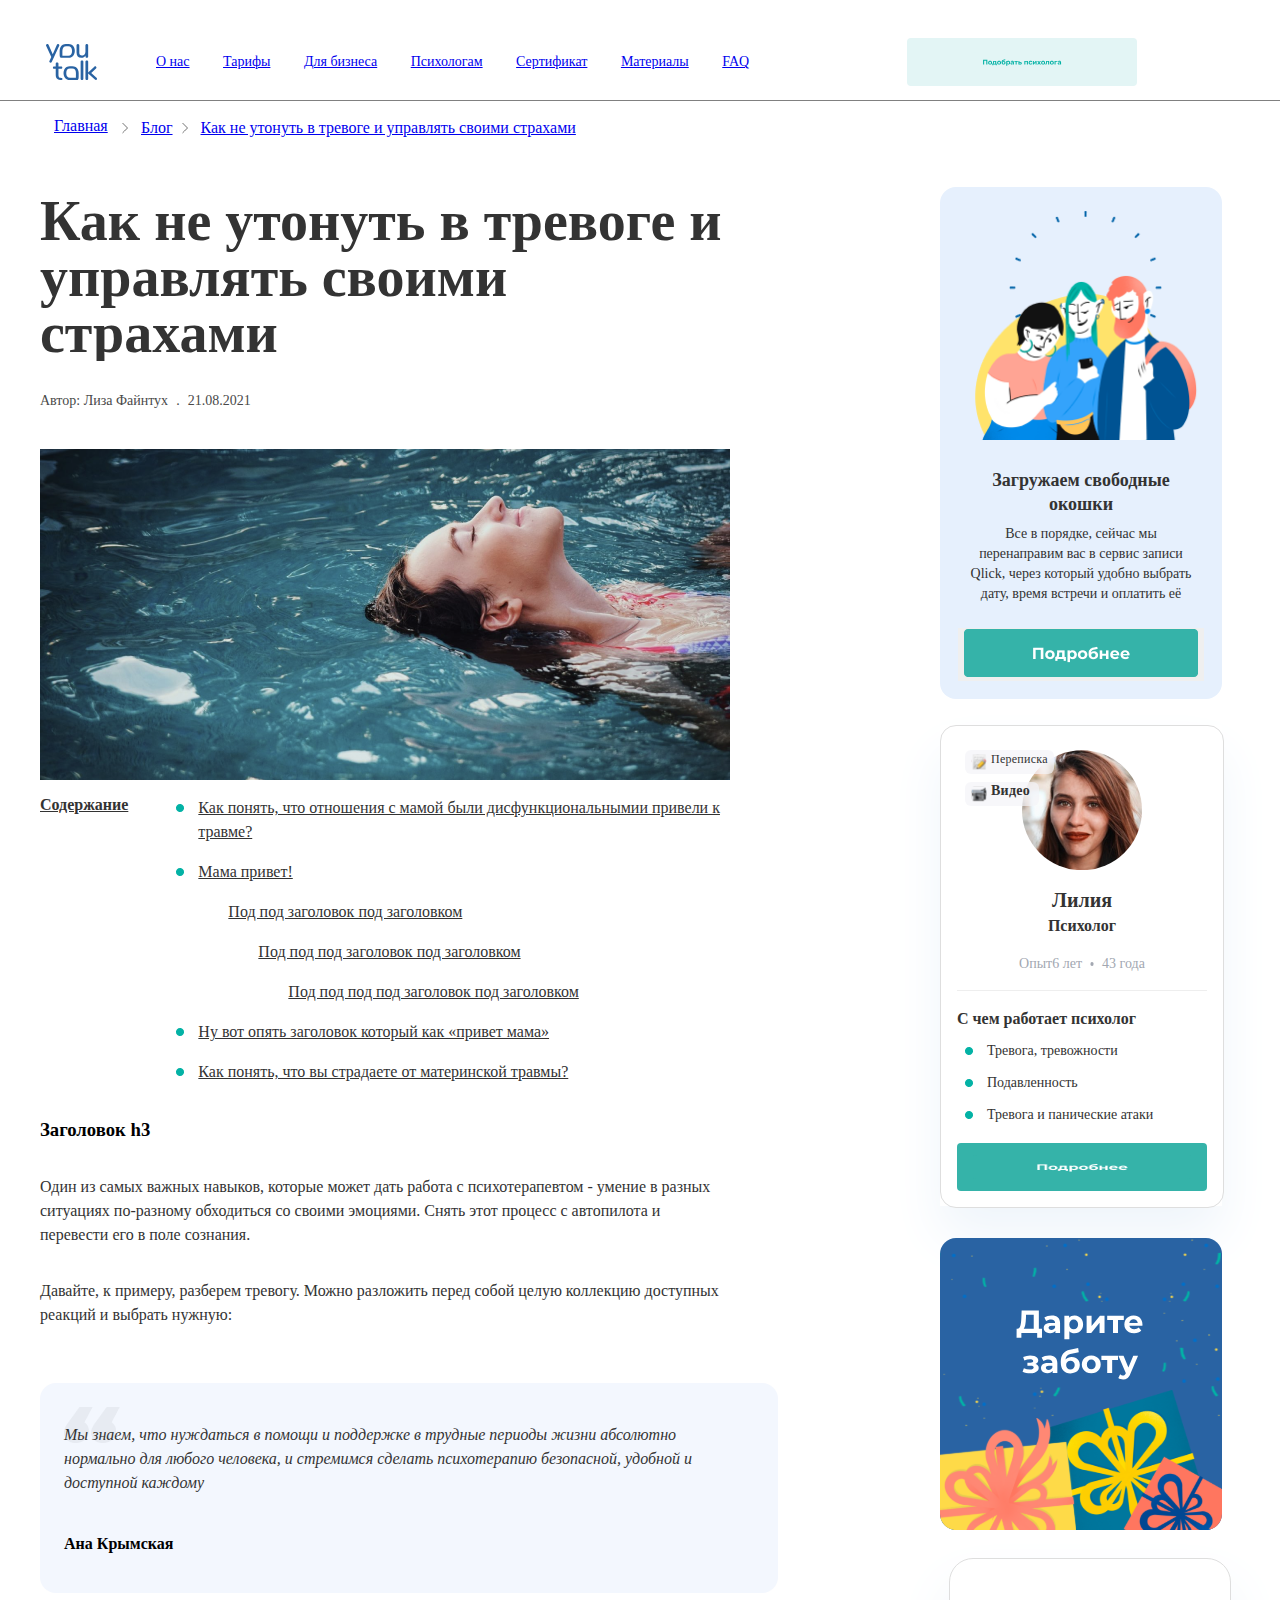
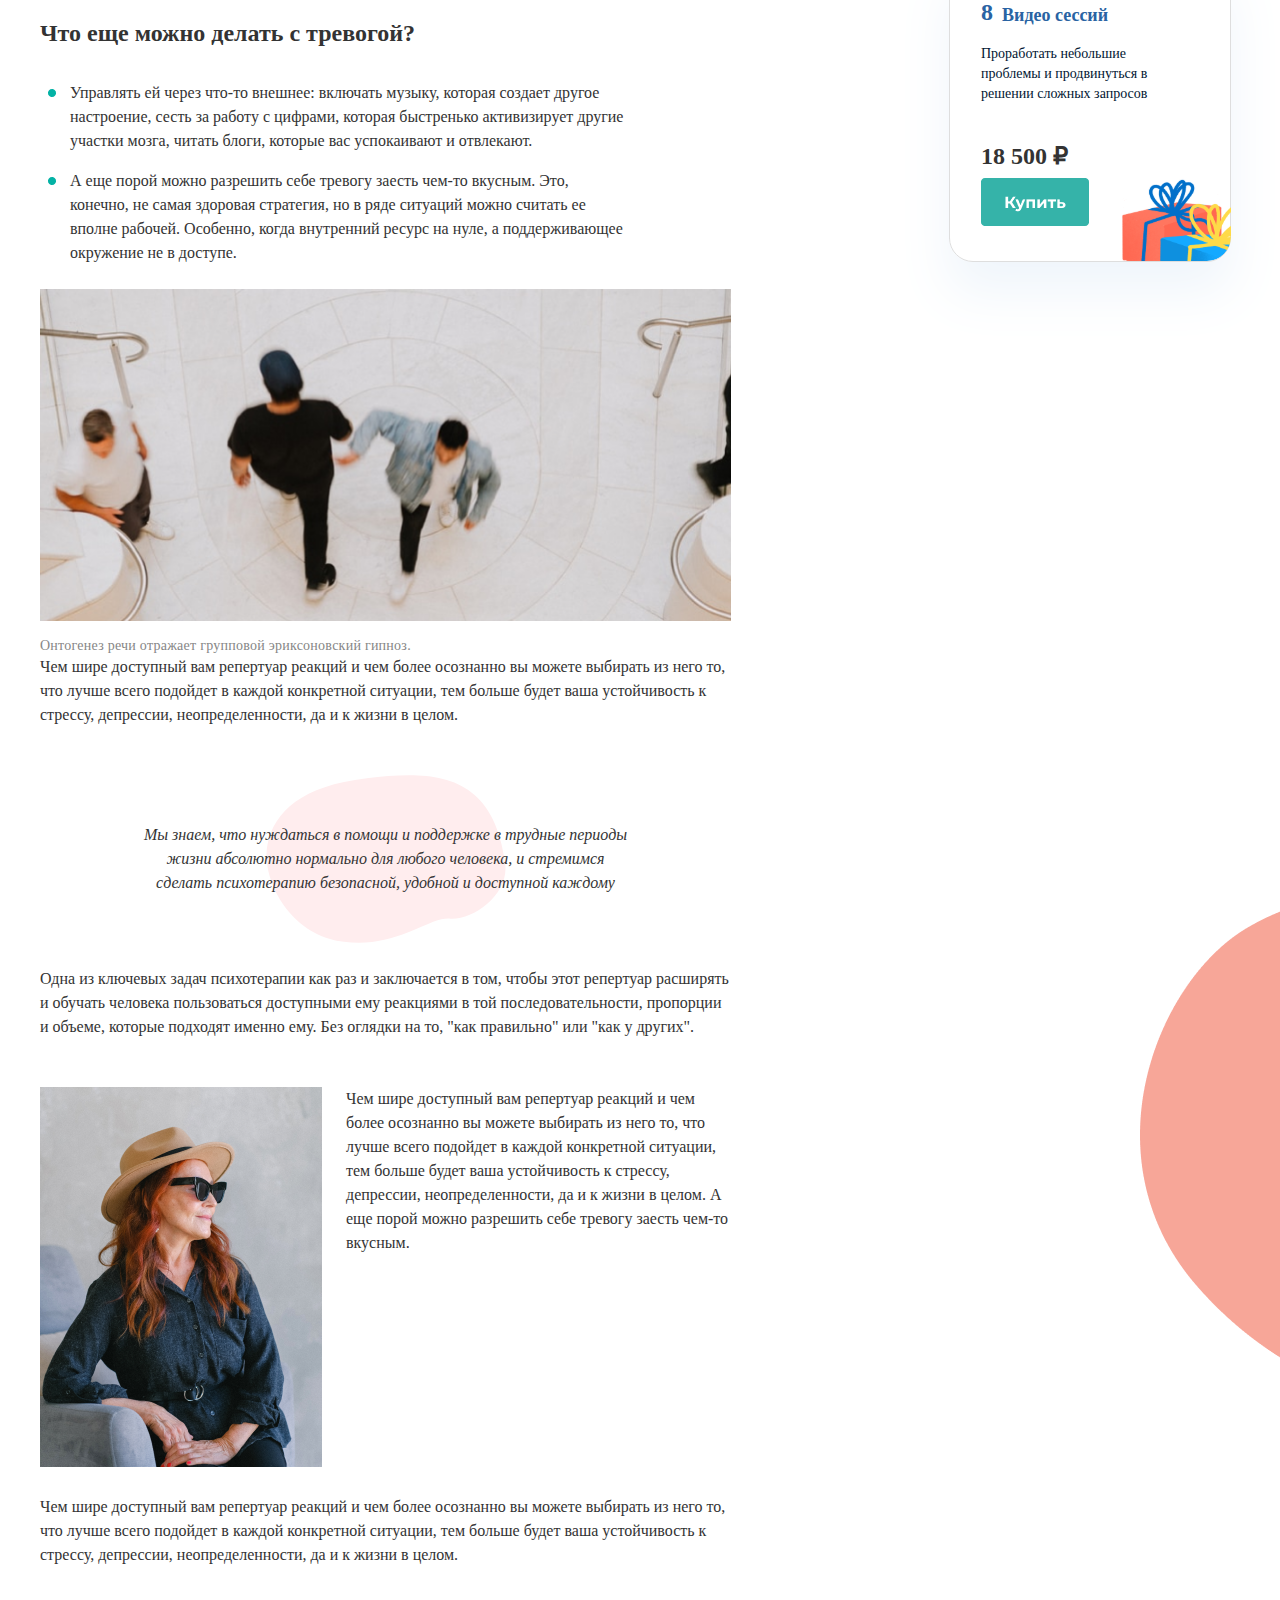
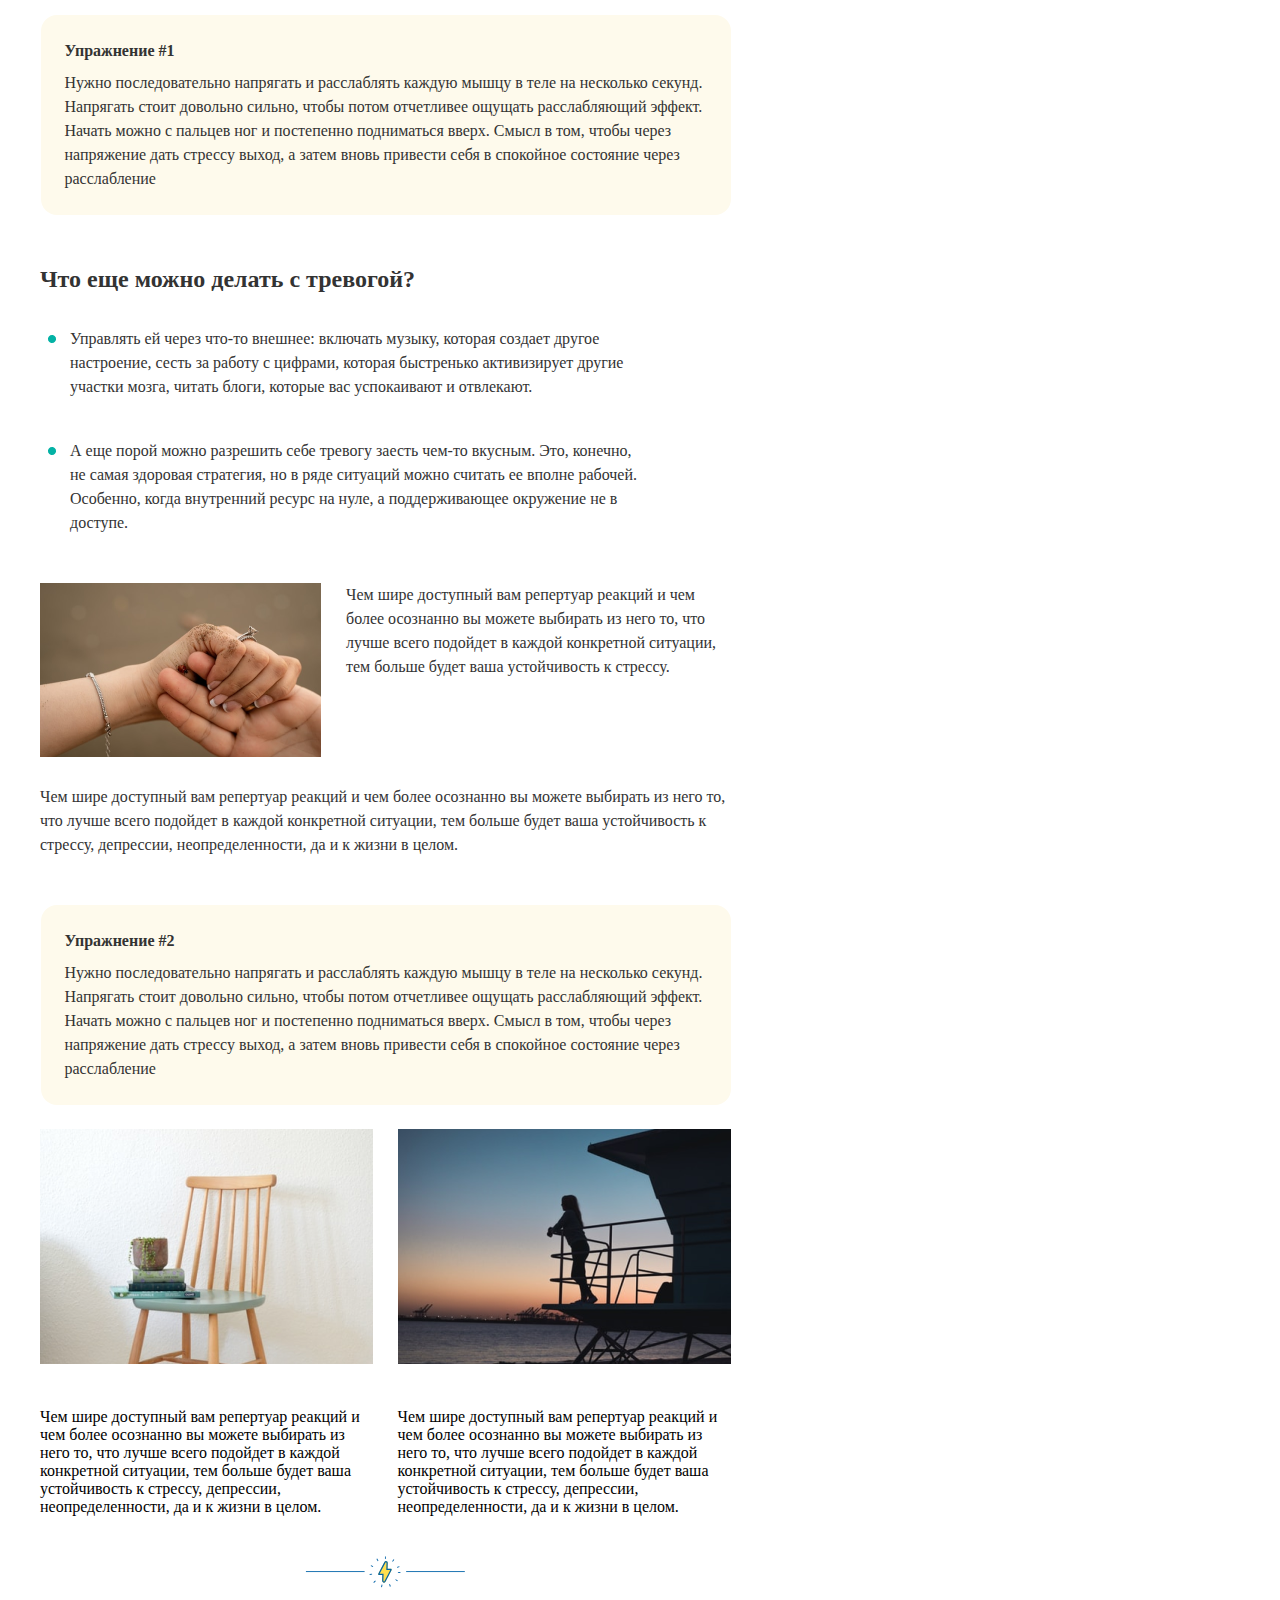
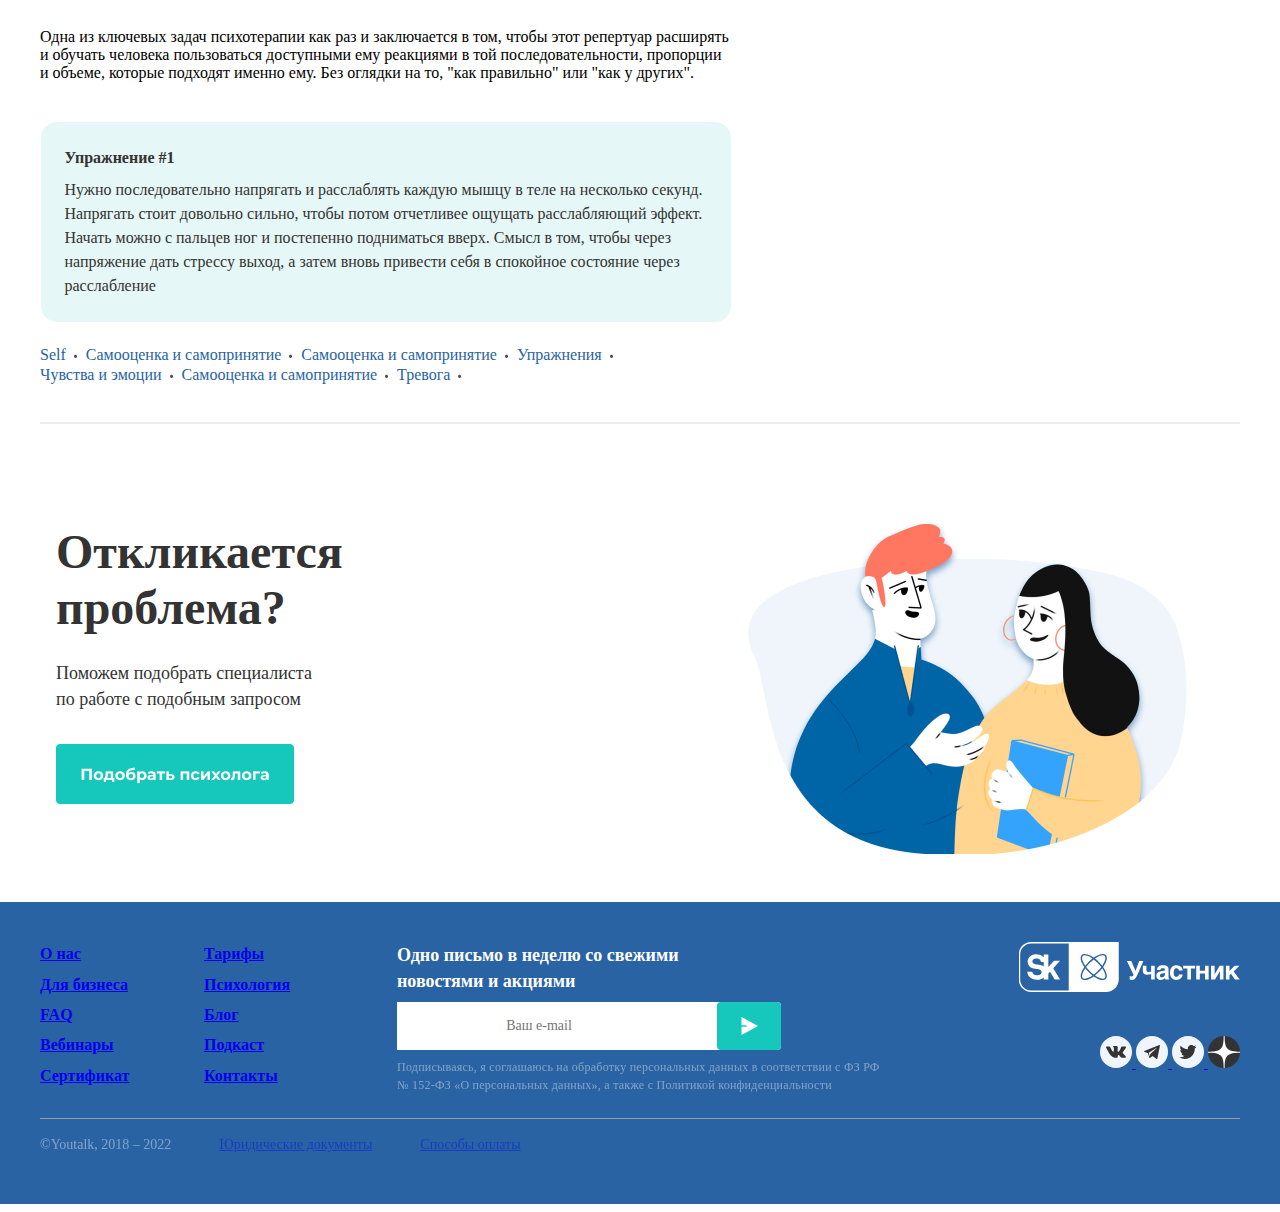
==== index2.html @ fc06af78 "sidebar and underline blog" ====
<!DOCTYPE html>
<html lang="en">
<head>
    <meta charset="UTF-8">
    <meta name="viewport" content="width=device-width, initial-scale=1">
    <link rel="stylesheet" href="css/style2.css">
    <title>Document</title>
</head>
<body>
    <header>
        <nav class="main-nav">
            <img class="logo" src="images/svg/logo.svg" alt="Лого" width="51" height="36">
            <ul class="nav_menu">
                <a class="menu-item" href="#about">О нас</a>
                <a class="menu-item" href="#rates">Тарифы</a>
                <a class="menu-item" href="#business">Для бизнеса</a>
                <a class="menu-item" href="#psychologists">Психологам</a>
                <a class="menu-item" href="#certificate">Сертификат</a>
                <a class="menu-item" href="#materials">Материалы</a>
                <a class="menu-item" href="#FAQ">FAQ</a>
            </ul>
            <div class="nav-button-text">
                <button class="nav-button">
                    <img class="nav_button_text" src="images/svg/button.svg" aria-placeholder="Подобрать психолога" width="190px" height="20px">
                </button>
            </div>
        </nav>
    </header>
    <div class="separate"></div>
    <div class="main-nav">
        <div class="main-nav-basic-page">
            <div class="main_basic_page">
                <a href="https://youtalk.ru/">
                    <span itemprop="name">Главная</span>
                </a>
            </div>
            <div class="main-nav-icon">
                <svg  xmlns="http://www.w3.org/2000/svg" width="6" height="12" viewBox="0 0 6 12" fill="none">
                    <path d="M0.8125 10.6875L2.375 9.125L5.5 6L2.375 2.875L0.8125 1.3125" stroke="#333333" stroke-opacity="0.7" stroke-linecap="round" stroke-linejoin="round"/>
                </svg>
            </div>
        </div>
        <div class="main-nav-blog-page">
            <div>
                <a href="https://youtalk.ru/be-in-team/">
                    <span itemprop="name">Блог</span>
                </a>            
            </div>
            <div class="main-nav-icon">
                <svg xmlns="http://www.w3.org/2000/svg" width="6" height="12" viewBox="0 0 6 12" fill="none">
                    <path d="M0.8125 10.6875L2.375 9.125L5.5 6L2.375 2.875L0.8125 1.3125" stroke="#333333" stroke-opacity="0.7" stroke-linecap="round" stroke-linejoin="round"/>
                </svg>
            </div>            
        </div>
        <div class="main-nav-blog-page">
            <a href="https://youtalk.ru/blog/">
                <span>Как не утонуть в тревоге и управлять своими страхами</span>
            </a>
        </div>
    </div>
    <main>
        <div class="sidebar-container">
            <div class="sidebar-main-container">
                <div class="sidebar-main">
                    <div class="sidebar-main-images">
                        <img class="sidebar-main-images-yellow" src="/images/png/Vector (43).png" width="198,73" height="200,9" alt="">
                        <img class="sidebar-main-images-around" src="/images/png/Vector (23).png" width="152,74" height="132,15" alt="">
                        <img class="sidebar-main-images-picture" src="/images/png/Image (12).png" width="257" height="257" alt="">
                    </div>
                    <div class="sidebar-main-container-text">
                        <h1 class="sidebar-main-text-h1">Загружаем свободные окошки</h1>
                        <p class="sidebar-main-text-p">Все в порядке, сейчас мы перенаправим вас в сервис записи Qlick, через который удобно выбрать дату,  время встречи и оплатить её</p>
                    </div>
                    <div>
                    <button class="sidebar-main-button">
                        <img src="/images/png/Status=Normal, Type=Primary.png" alt="">
                    </button>
                    </div>
                </div>
            </div>   
            <div class="sidebar-container-Liliya">
                <div class="sidebar-Liliya">
                    <div class="sidebar-container-Liliy-image">    
                        <div class="sidebar-container-Liliya-ellipse">
                            <img class="liliya" src="/images/png/Rectangle(5).png" alt="">
                            <img class="liliya" src="/images/png/Ellipse.png" alt="">
                        </div>
                    </div>
                    <div class="sidebar-liliya-icon">
                        <div class="sidebar-container-icon-chat">
                            <img src="/images/svg/iconwrite.svg" width="16px" height="24px" alt="icon"><span>Переписка</span>
                        </div>
                        <div class="sidebar-container-icon-cam">
                            <img src="/images/svg/iconcam.svg" width="16px" height="24px" alt="icon"><span>Видео</span>
                        </div>
                    </div>
                    <div class="sidebar-container-Liliya-psychologist">
                        <div>
                            <div>
                                <p class="sidebar-text-name">Лилия</p>
                                <p class="sidebar-text-prof">Психолог</p>
                            </div>
                        </div>
                        <div class="sidebar-container-Liliya-additional-info">
                            <div class="sidebar-container-Liliya-experience">
                                <p class="sidebar-text-experience">Опыт6 лет</p>
                                <img class="sidebar-experience-icon" src="/images/png/Ellipse (1).png" alt="Experience Icon">
                                <p class="sidebar-text-age">43 года </p>
                            </div>
                            <div>
                                <img class="sidebar-container-Liliya-vertical" src="/images/png/Auto Layout Vertical.png" alt="">
                            </div>
                            <div class="sidebar-container-Liliya-services">
                                <h2 class="article-content sidebar-container-Liliya-services"><strong>С чем работает психолог</strong></h2>
                                <ul class="sidebar-container-Liliya-services">
                                    <li class="sidebar-main-text-p green-bullet green-bullet-li">Тревога, тревожности</li>
                                    <li class="sidebar-main-text-p green-bullet green-bullet-li">Подавленность</li>
                                    <li class="sidebar-main-text-p green-bullet green-bullet-li">Тревога и панические атаки</li>
                                </ul>
                            </div>
                            <div>
                                <button class="sidebar-container-Liliya-button">
                                    <img src="/images/png/Status=Normal, Type=Primary.png" width="218px" height="24px" alt="">
                                </button>
                            </div>
                        </div>
                    </div>
                </div>
            </div>
            <div class="sidebar-container-give-care">
                <div class="sidebar-give-care">
                    <div class="sidebar-main-give-care">
                        <img src="/images/svg/givecare.svg" width="281px" height="192px" alt="Image">
                    </div>
                    <div class="sidebar-give-care">
                        <img class="sidebar-give-care-txt" src="/images/svg/Даритезаботу.svg" alt="Image">
                        <img class="sidebar-give-care-image" src="/images/svg/give.svg" alt="Image">
                    </div>
                </div>
            </div> 
            <div class="sidebar-container-eight-video">
                <div class="sidebar-container-main-video">
                    <img class="sidebar-container-video" src="/images/svg/Rectangle.svg" alt="Image">
                    <img class="sidebar-container-video-icon" src="/images/svg/MaskGroup.svg" alt="">
                </div>
                <div class="sidebar-container-main-video-txt">
                    <div class="sidebar-container-video-txt">
                        <h3 class="sidebar-container-video-txt-h3"><span>8</span></h3>
                        <h4 class="sidebar-container-video-txt-h4"><span>Видео сессий</span></h4>
                    </div>
                    <div class="sidebar-container-video-txt">
                        <p class="sidebar-container-video-txt-p"><span>Проработать небольшие проблемы и продвинуться в решении сложных запросов</span></p>
                    </div>
                    <div class="sidebar-container-video-txt">    
                        <p class="sidebar-container-video-txt-price"><span>18 500 ₽</span></p>
                    </div>
                    <div>
                        <button class="sidebar-container-video-button">
                            <img src="/images/png/Status=Normal, Type=Primary (1).png" alt="">
                        </button>
                    </div>
                </div>
            </div>  
            <div>
                <img class="sidebar-container-point" src="/images/png/Vectorsidebar.png" alt="Icon">
            </div>
        </div>
        <div class="article-container">            
            <div>
                <div class="article">  
                    <h1 class="blog-article"><strong>Как не утонуть в тревоге и управлять своими страхами</strong></h1>
                    <div class="blog-article-text">
                        <p class="blog-article-author">Автор: Лиза Файнтух</p>
                        <p class="blog-article-point">.</p>
                        <p class="blog-article-date">21.08.2021</p>
                    </div>
                </div>
                <div class="article-image">
                    <img class="blog-article-image" src="images/png/Image 40.png" alt="Image" width="690px" height="331px">
                </div>
                <div>
                    <div class="article-text-title">
                        <div class="article-text-content">
                            <h2 class="article-content"><strong>Содержание</strong></h2>
                                <ul class="article-text green-bullet">
                                    <li class="green-bullet-li">Как понять, что отношения с мамой были дисфункциональнымии привели к травме?</li>
                                    <li class="green-bullet-li">Мама привет!</li>
                                    <li class="no-bullet padding-left-60">Под под заголовок под заголовком</li>
                                    <li class="no-bullet padding-left-90">Под под под заголовок под заголовком</li>
                                    <li class="no-bullet padding-left-120">Под под под под заголовок под заголовком</li>
                                    <li class="green-bullet-li ">Ну вот опять заголовок который как «привет мама»</li>
                                    <li class="green-bullet-li ">Как понять, что вы страдаете от материнской травмы?</li>
                                </ul>
                        </div>
                    </div>
                </div>
                <div class="article-title-h3">
                    <h3>Заголовок h3</h3>
                    <p class="article-title-h3-text">Один из самых важных навыков, которые может дать работа с психотерапевтом - умение в разных ситуациях по-разному обходиться со своими эмоциями.  Снять этот процесс с автопилота и перевести его в поле сознания.</p>
                    <p class="article-title-h3-text">Давайте, к примеру, разберем тревогу. Можно разложить перед собой целую коллекцию доступных реакций и выбрать нужную:</p>
                </div>
                <div class="article-quote aritcle-quote-image">
                    <div class="article-quote-text">
                        <p>Мы знаем, что нуждаться в помощи и поддержке в трудные периоды жизни абсолютно нормально для любого человека, и стремимся сделать психотерапию безопасной, удобной и доступной каждому</p></div>
                        <p><strong>Ана Крымская</strong></p>
                    </div>    
                </div>
                <div class="article-text">
                    <h4 class="article-text-title-anxiety">Что еще можно делать с тревогой?</h4>                   
                    <ul class="article-text-anxiety green-bullet">
                        <li class="green-bullet-li">Управлять ей через что-то внешнее: включать музыку, которая создает другое настроение, сесть за работу с цифрами, которая быстренько активизирует другие участки мозга, читать блоги, которые вас успокаивают и отвлекают.</li>
                        <li class="green-bullet-li">А еще порой можно разрешить себе тревогу заесть чем-то вкусным. Это, конечно, не самая здоровая стратегия, но в ряде ситуаций можно считать ее вполне рабочей. Особенно, когда внутренний ресурс на нуле, а поддерживающее окружение не в доступе.</li>
                    </ul>
                </div>
                <div class="image-above">
                    <img class="image-above" src="/images/png/Rectangle.png" alt="Image"">
                    <p class="image-above-text">Онтогенез речи отражает групповой эриксоновский гипноз. </p>
                </div>
                <div class="big-article-image">
                    <p class="big-article-text">Чем шире доступный вам репертуар реакций и чем более осознанно вы можете выбирать из него то, что лучше всего подойдет в каждой конкретной ситуации, тем больше будет ваша устойчивость к стрессу, депрессии, неопределенности, да и к жизни в целом.</p>
                <div class="big-article-text-image">
                <div class="big-article-text-image-icon">
                    <svg xmlns="http://www.w3.org/2000/svg" width="241" height="168" viewBox="0 0 241 168" fill="none">
                        <path class="big-article-text-image-icon" d="M240.219 89.2085C228.379 -4.63565 166.261 -4.64452 101.174 3.03562C36.088 10.7158 8.49893 36.3869 1.55027 69.2546C-5.39839 102.122 22.3612 160.543 78.0336 167.097C133.706 173.652 162.074 142.299 184.985 143.914C207.896 145.529 244.044 119.5 240.219 89.2085Z" fill="#FFEDEE"/>
                    </svg>                  
                </div>
                <div class="big-article-text-image-text">
                    <p>Мы знаем, что нуждаться в помощи и поддержке в трудные периоды жизни абсолютно нормально для любого человека, и стремимся сделать психотерапию безопасной, удобной и доступной каждому</p>
                </div>
                </div>
                <div>
                    <p class="big-article-text">Одна из ключевых задач психотерапии как раз и заключается в том, чтобы этот репертуар расширять и обучать человека пользоваться доступными ему реакциями в той последовательности, пропорции и объеме, которые подходят именно ему. Без оглядки на то, "как правильно" или "как у других".</p>
                </div>
                <div class="big-article-image-woman-text">
                    <div class="big-article-image-woman">
                        <img src="/images/png/Rectangle (1).png" alt="Image" width="282px" height="380px">
                    </div>
                    <div>
                        <p class="big-article-text-addition">Чем шире доступный вам репертуар реакций и чем более осознанно вы можете выбирать из него то, что лучше всего подойдет в каждой конкретной ситуации, тем больше будет ваша устойчивость к стрессу, депрессии, неопределенности, да и к жизни в целом.
                            А еще порой можно разрешить себе тревогу заесть чем-то вкусным.</p>
                    </div>
                </div>
                <div>
                    <p class="big-article-text">Чем шире доступный вам репертуар реакций и чем более осознанно вы можете выбирать из него то, что лучше всего подойдет в каждой конкретной ситуации, тем больше будет ваша устойчивость к стрессу, депрессии, неопределенности, да и к жизни в целом.</p>        
                </div>
                <div class="article-exercise">
                    <h4 class="article-exercise-one">Упражнение #1</h4>
                    <p class="article-exercise-text">Нужно последовательно напрягать и расслаблять каждую мышцу в теле на несколько секунд. Напрягать стоит довольно сильно, чтобы потом отчетливее ощущать расслабляющий эффект. Начать можно с пальцев ног и постепенно подниматься вверх. Смысл в том, чтобы через напряжение дать стрессу выход, а затем вновь привести себя в спокойное состояние через расслабление</p>
                </div>
                <div class="article-text article-text-bullet-anxiety">
                    <h5 class="article-text-title-anxiety">Что еще можно делать с тревогой?</h5>
                        <ul class="article-text-anxiety green-bullet">
                            <li class="green-bullet-li article-text-bullet">Управлять ей через что-то внешнее: включать музыку, которая создает другое настроение, сесть за работу с цифрами, которая быстренько активизирует другие участки мозга, читать блоги, которые вас успокаивают и отвлекают.</li>
                            <li class="green-bullet-li article-text-bullet">А еще порой можно разрешить себе тревогу заесть чем-то вкусным. Это, конечно, не самая здоровая стратегия, но в ряде ситуаций можно считать ее вполне рабочей. Особенно, когда внутренний ресурс на нуле, а поддерживающее окружение не в доступе.</li>
                        </ul>
                </div>
                <div class="big-article-image-woman-text">
                    <div class="big-article-image-woman">
                        <img src="/images/png/Rectangle (2).png" alt="Image" width="281" height="">
                    </div>
                    <div>
                        <p class="big-article-text-addition">Чем шире доступный вам репертуар реакций и чем более осознанно вы можете выбирать из него то, что лучше всего подойдет в каждой конкретной ситуации, тем больше будет ваша устойчивость к стрессу.</p>
                    </div>
                </div>
                <div>
                    <p class="big-article-text">Чем шире доступный вам репертуар реакций и чем более осознанно вы можете выбирать из него то, что лучше всего подойдет в каждой конкретной ситуации, тем больше будет ваша устойчивость к стрессу, депрессии, неопределенности, да и к жизни в целом.</p>
                </div>
                <div class="article-exercise">
                    <h5 class="article-exercise-one">Упражнение #2</h5>
                    <p class="article-exercise-text">Нужно последовательно напрягать и расслаблять каждую мышцу в теле на несколько секунд. Напрягать стоит довольно сильно, чтобы потом отчетливее ощущать расслабляющий эффект. Начать можно с пальцев ног и постепенно подниматься вверх. Смысл в том, чтобы через напряжение дать стрессу выход, а затем вновь привести себя в спокойное состояние через расслабление</p>
                </div>
                <div class="aritcle-text-with-two-images">
                    <div class="article-text-images-both">
                        <div>
                            <img src="images/png/Rectangle (3).png" alt="Image" width="333" height="235">
                        </div>
                        <div class="article-text-chair">
                            <p>Чем шире доступный вам репертуар реакций и чем более осознанно вы можете выбирать из него то, что лучше всего подойдет в каждой конкретной ситуации, тем больше будет ваша устойчивость к стрессу, депрессии, неопределенности, да и к жизни в целом.</p>
                        </div>
                    </div>
                    <div class="article-text-images-both">
                        <div>
                            <img src="/images/png/Rectangle (4).png" alt="Image" width="333px" height="235px">
                        </div>
                        <div>
                            <p>Чем шире доступный вам репертуар реакций и чем более осознанно вы можете выбирать из него то, что лучше всего подойдет в каждой конкретной ситуации, тем больше будет ваша устойчивость к стрессу, депрессии, неопределенности, да и к жизни в целом.</p>
                        </div>
                    </div>
                </div>
                <div>
                <svg  class="image-icon" xmlns="http://www.w3.org/2000/svg" width="179" height="36" viewBox="0 0 179 36" fill="none">
                    <line x1="112.875" y1="17.5" x2="178.875" y2="17.5" stroke="#0063A8"/>
                    <line x1="0.125" y1="17.5" x2="66.125" y2="17.5" stroke="#0063A8"/>
                    <circle cx="89" cy="18" r="16" stroke="#0063A8" stroke-width="2.76396" stroke-dasharray="0.98 8.39"/>
                    <mask id="path-4-inside-1_4492_1161" fill="white">
                        <path fill-rule="evenodd" clip-rule="evenodd" d="M88.3889 6.81244L81.4831 19.9672C81.1336 20.6331 81.6165 21.4321 82.3685 21.4321H86.0514L85.8715 27.9452C85.813 30.0634 88.6566 30.8062 89.6415 28.9301L96.5473 15.7753C96.8969 15.1094 96.414 14.3105 95.6619 14.3105H91.979L92.159 7.7973C92.2175 5.67913 89.3738 4.93628 88.3889 6.81244Z"/>
                    </mask>
                    <path fill-rule="evenodd" clip-rule="evenodd" d="M88.3889 6.81244L81.4831 19.9672C81.1336 20.6331 81.6165 21.4321 82.3685 21.4321H86.0514L85.8715 27.9452C85.813 30.0634 88.6566 30.8062 89.6415 28.9301L96.5473 15.7753C96.8969 15.1094 96.414 14.3105 95.6619 14.3105H91.979L92.159 7.7973C92.2175 5.67913 89.3738 4.93628 88.3889 6.81244Z" fill="#FFDF4E"/>
                        <path d="M81.4831 19.9672L82.712 20.6123H82.712L81.4831 19.9672ZM88.3889 6.81244L89.6177 7.45753V7.45753L88.3889 6.81244ZM86.0514 21.4321L87.4388 21.4704L87.4782 20.0442H86.0514V21.4321ZM85.8715 27.9452L84.4842 27.9069L85.8715 27.9452ZM89.6415 28.9301L88.4127 28.285L89.6415 28.9301ZM96.5473 15.7753L97.7761 16.4204L96.5473 15.7753ZM91.979 14.3105L90.5917 14.2721L90.5523 15.6983H91.979V14.3105ZM92.159 7.7973L93.5463 7.83563L92.159 7.7973ZM82.712 20.6123L89.6177 7.45753L87.1601 6.16735L80.2543 19.3222L82.712 20.6123ZM82.3685 20.0442C82.6602 20.0442 82.8475 20.3541 82.712 20.6123L80.2543 19.3222C79.4196 20.9122 80.5728 22.8199 82.3685 22.8199V20.0442ZM86.0514 20.0442H82.3685V22.8199H86.0514V20.0442ZM87.2588 27.9835L87.4388 21.4704L84.6641 21.3937L84.4842 27.9069L87.2588 27.9835ZM88.4127 28.285C88.1113 28.8592 87.2409 28.6319 87.2588 27.9835L84.4842 27.9069C84.385 31.4949 89.202 32.7533 90.8704 29.5752L88.4127 28.285ZM95.3185 15.1302L88.4127 28.285L90.8704 29.5752L97.7761 16.4204L95.3185 15.1302ZM95.6619 15.6983C95.3702 15.6983 95.1829 15.3884 95.3185 15.1302L97.7761 16.4204C98.6108 14.8304 97.4577 12.9226 95.6619 12.9226V15.6983ZM91.979 15.6983H95.6619V12.9226H91.979V15.6983ZM90.7716 7.75897L90.5917 14.2721L93.3663 14.3488L93.5463 7.83563L90.7716 7.75897ZM89.6177 7.45753C89.9192 6.8833 90.7896 7.11065 90.7716 7.75897L93.5463 7.83563C93.6454 4.24762 88.8285 2.98925 87.1601 6.16735L89.6177 7.45753Z" fill="#0063A8" mask="url(#path-4-inside-1_4492_1161)"/>
                </svg>
                </div>
                <div>
                    <p>Одна из ключевых задач психотерапии как раз и заключается в том, чтобы этот репертуар расширять и обучать человека пользоваться доступными ему реакциями в той последовательности, пропорции и объеме, которые подходят именно ему. Без оглядки на то, "как правильно" или "как у других".</p>
                </div>
                <div class="article-exercise-two">
                    <h6 class="article-exercise-one">Упражнение #1</h6>
                    <p class="article-exercise-text">Нужно последовательно напрягать и расслаблять каждую мышцу в теле на несколько секунд. Напрягать стоит довольно сильно, чтобы потом отчетливее ощущать расслабляющий эффект. Начать можно с пальцев ног и постепенно подниматься вверх. Смысл в том, чтобы через напряжение дать стрессу выход, а затем вновь привести себя в спокойное состояние через расслабление</p>
                </div>
                <div class="article-nav>
                    <div class="article-nav-text-first-row">
                    <div class="article-nav-text-first-row"> 
                        <div class="article-nav-text"><span>Self</span></div>
                        <svg class="article-nav-text-image" width="2" height="2" viewBox="0 0 2 2" fill="none" xmlns="http://www.w3.org/2000/svg">
                            <path d="M0.764 1.976C0.549333 1.976 0.372 1.906 0.232 1.766C0.0920001 1.61667 0.0220001 1.43 0.0220001 1.206C0.0220001 0.982 0.0920001 0.8 0.232 0.66C0.372 0.510667 0.549333 0.436 0.764 0.436C0.978667 0.436 1.156 0.510667 1.296 0.66C1.44533 0.8 1.52 0.982 1.52 1.206C1.52 1.43 1.44533 1.61667 1.296 1.766C1.156 1.906 0.978667 1.976 0.764 1.976Z" fill="#494949"/>
                        </svg>
                        <div class="article-nav-text"><span>Самооценка и самопринятие</span></div>
                        <svg class="article-nav-text-image" width="2" height="2" viewBox="0 0 2 2" fill="none" xmlns="http://www.w3.org/2000/svg">
                            <path d="M0.764 1.976C0.549333 1.976 0.372 1.906 0.232 1.766C0.0920001 1.61667 0.0220001 1.43 0.0220001 1.206C0.0220001 0.982 0.0920001 0.8 0.232 0.66C0.372 0.510667 0.549333 0.436 0.764 0.436C0.978667 0.436 1.156 0.510667 1.296 0.66C1.44533 0.8 1.52 0.982 1.52 1.206C1.52 1.43 1.44533 1.61667 1.296 1.766C1.156 1.906 0.978667 1.976 0.764 1.976Z" fill="#494949"/>
                        </svg>
                        <div class="article-nav-text"><span>Самооценка и самопринятие</span></div>
                        <svg class="article-nav-text-image" width="2" height="2" viewBox="0 0 2 2" fill="none" xmlns="http://www.w3.org/2000/svg">
                            <path d="M0.764 1.976C0.549333 1.976 0.372 1.906 0.232 1.766C0.0920001 1.61667 0.0220001 1.43 0.0220001 1.206C0.0220001 0.982 0.0920001 0.8 0.232 0.66C0.372 0.510667 0.549333 0.436 0.764 0.436C0.978667 0.436 1.156 0.510667 1.296 0.66C1.44533 0.8 1.52 0.982 1.52 1.206C1.52 1.43 1.44533 1.61667 1.296 1.766C1.156 1.906 0.978667 1.976 0.764 1.976Z" fill="#494949"/>
                        </svg>
                        <div class="article-nav-text"><span>Упражнения</span></div>
                        <svg class="article-nav-text-image" width="2" height="2" viewBox="0 0 2 2" fill="none" xmlns="http://www.w3.org/2000/svg">
                            <path d="M0.764 1.976C0.549333 1.976 0.372 1.906 0.232 1.766C0.0920001 1.61667 0.0220001 1.43 0.0220001 1.206C0.0220001 0.982 0.0920001 0.8 0.232 0.66C0.372 0.510667 0.549333 0.436 0.764 0.436C0.978667 0.436 1.156 0.510667 1.296 0.66C1.44533 0.8 1.52 0.982 1.52 1.206C1.52 1.43 1.44533 1.61667 1.296 1.766C1.156 1.906 0.978667 1.976 0.764 1.976Z" fill="#494949"/>
                        </svg>
                    </div>
                    <div class="article-nav-text-second-row">
                        <div class="article-nav-text"><span>Чувства и эмоции</span></div>
                        <svg class="article-nav-text-image" width="2" height="2" viewBox="0 0 2 2" fill="none" xmlns="http://www.w3.org/2000/svg">
                            <path d="M0.764 1.976C0.549333 1.976 0.372 1.906 0.232 1.766C0.0920001 1.61667 0.0220001 1.43 0.0220001 1.206C0.0220001 0.982 0.0920001 0.8 0.232 0.66C0.372 0.510667 0.549333 0.436 0.764 0.436C0.978667 0.436 1.156 0.510667 1.296 0.66C1.44533 0.8 1.52 0.982 1.52 1.206C1.52 1.43 1.44533 1.61667 1.296 1.766C1.156 1.906 0.978667 1.976 0.764 1.976Z" fill="#494949"/>
                        </svg>
                        <div class="article-nav-text"><span>Самооценка и самопринятие</span></div>
                        <svg class="article-nav-text-image" width="2" height="2" viewBox="0 0 2 2" fill="none" xmlns="http://www.w3.org/2000/svg">
                            <path d="M0.764 1.976C0.549333 1.976 0.372 1.906 0.232 1.766C0.0920001 1.61667 0.0220001 1.43 0.0220001 1.206C0.0220001 0.982 0.0920001 0.8 0.232 0.66C0.372 0.510667 0.549333 0.436 0.764 0.436C0.978667 0.436 1.156 0.510667 1.296 0.66C1.44533 0.8 1.52 0.982 1.52 1.206C1.52 1.43 1.44533 1.61667 1.296 1.766C1.156 1.906 0.978667 1.976 0.764 1.976Z" fill="#494949"/>
                        </svg>
                        <div class="article-nav-text"><span>Тревога</span></div>
                        <svg class="article-nav-text-image" width="2" height="2" viewBox="0 0 2 2" fill="none" xmlns="http://www.w3.org/2000/svg">
                            <path d="M0.764 1.976C0.549333 1.976 0.372 1.906 0.232 1.766C0.0920001 1.61667 0.0220001 1.43 0.0220001 1.206C0.0220001 0.982 0.0920001 0.8 0.232 0.66C0.372 0.510667 0.549333 0.436 0.764 0.436C0.978667 0.436 1.156 0.510667 1.296 0.66C1.44533 0.8 1.52 0.982 1.52 1.206C1.52 1.43 1.44533 1.61667 1.296 1.766C1.156 1.906 0.978667 1.976 0.764 1.976Z" fill="#494949"/>
                        </svg>
                    </div>
                </div>
                <div class="text-line">
                    <svg xmlns="http://www.w3.org/2000/svg" width="1200" height="2" viewBox="0 0 1200 2" fill="none">
                        <path d="M0 1H1200" stroke="#DEDEDE"/>
                    </svg>
                </div>
                <div class="main-underline-txt-picture-point">
                    <div class="main-underline-text">
                        <div class="underline-text">
                            <div class="underline-main-text">
                                <h6 class="underline-text-h6">Откликается <br>проблема?</h6>
                                <p class="underline-text-p">Поможем подобрать специалиста <br>по работе с подобным запросом</p>
                            </div>
                            <div class="underline-button">
                                <button class="underline-button">
                                    <img src="/images/jpeg/Auto Layout Horizontal.jpg" aria-placeholder="Подобрать психолога">
                                </button>
                            </div>
                        </div>
                    </div>
                    <div class="main-underline-picture">
                        <div class="main-picture">
                            <div class="main-picture-vector-inside">
                                <img src="/images/png/Frame.png" alt="Image">
                                <div></div>
                            </div>
                        </div>
                    </div>
                    <div class="main-underline-point">
                        <img src="/images/png/Vector (2).png" alt="picture">           
                    </div>
                </div>
            </div>
        </div>
    </main>
    <footer>
        <div class="main-footer">
            <nav class="footer">
                <div class="menu-footer">
                    <a href="#about">О нас</a>
                    <a href="#rates">Тарифы</a>
                    <a href="#business">Для бизнеса</a>
                    <a href="#psychologists">Психология</a>
                    <a href="#FAQ">FAQ</a>
                    <a href="#blog">Блог</a>
                    <a href="#webinars">Вебинары</a>
                    <a href="#podcast">Подкаст</a>
                    <a href="#certificate">Сертификат</a>
                    <a href="#contacts">Контакты</a>    
                </div>
                <div class="menu-footer-mail">
                    <h1 class="menu-footer-mail-text">Одно письмо в неделю со свежими новостями и акциями</h1>
                    <button class="menu-footer-mail-button">
                    <input class="mail-text" type="text" placeholder="Ваш e-mail">
                    <img class="menu-mail" src="images/svg/Group (8).svg" width="24px" height="20px">
                    </button>
                    <p class="footer-text">Подписываясь, я соглашаюсь на обработку персональных данных в соответствии с ФЗ РФ № 152-ФЗ «О персональных данных», а также с Политикой конфиденциальности</p>
                </div>
                <div class="social-footer">
                    <div class="social-footer-SK">
                        <a href="https://sk.ru/">
                            <img src="images/svg/Frame_1.svg" alt="SK">
                        </a>  
                    </div>                
                    <div class="social-footer-list">
                        <a href="https://vk.com/youtalk.therapy">
                            <img src="images/svg/VK.svg" alt="Иконка логотипа ВКонтакте">
                        </a>
                        <a href="https://t.me/youtalktherapy">
                            <img src="images/svg/Teleram.svg" alt="Иконка логотипа Телеграмм">
                        </a>
                        <a href="https://twitter.com/youtalk_therapy">
                            <img src="images/svg/Twit.svg" alt="Иконка логотипа Твиттер">
                        </a>
                        <a href="https://zen.yandex.ru/youtalk_therapy">
                            <img src="images/svg/dzen.svg" alt="Иконка логотипа Дзен">
                        </a>    
                    </div>
                </div>
                </nav>
        <div class="footer-line"></div>
        <div class="footer-underline">
            <div class="footer-underline-name">
                <div class="footer-name">
                    <span>©Youtalk, 2018 – 2022</span>
                </div>
            </div>
            <div class="footer-underline-doc">
                <div class="footer-doc">
                    <a href="https://promo.youtalk.ru/legal/?_gl=1*l701no*_ga*MTc4NzAzNzk1OS4xNjkyNjIxNDY2*_ga_14P9R9JJ4H*MTY5NDI2MTIwMS43LjAuMTY5NDI2MTIwMS42MC4wLjA.">Юридические документы</a>
                </div>
            </div>
            <div class="footer-underline-pay">
                <div class="footer-pay">
                    <a href="https://youtalk.ru/sposoby-oplaty/">Способы оплаты</a>
                </div>
            </div>
            </nav>  
        </div>
    </footer>
</body>
</html>
---- css/style2.css ----
body {
    justify-content: center;
    display: grid;
}

@media (max-width: 320px) {
}

@media (max-width: 414px) {
}

@media (max-width: 768px) {
}

@media (max-width: 1024px) {
}


.logo {
    margin-right: 51px;
    /* margin-left: 120px; */
    margin-top: 20px;
    margin-bottom: 20px;
}

.nav_menu {
    color: var(--text-primary, #333);
    text-align: center;
    font-family: Montserrat sans-serif;
    font-size: 14px;
    font-style: normal;
    font-weight: 500;
    line-height: 114%; 
    letter-spacing: 0,25px;   
    padding: 0px;
    margin: 0;
    align-self: center;
}

.menu-item {
    margin-right: 30px;
}

.nav-button-text {
    display: flex;
    justify-content: flex-end;
    margin: 14px 120px;
}

.nav-button {
    display: inline-flex;
    padding: 14px 20px;
    align-items: center;
    gap: 10px;
    border-radius: 4px;
    background: #E3F5F5;
    border: #E3F5F5;
}

.nav_button_text {
    color: var(--main-03-b-2-a-5, #03B2A5);
    text-align: center;
    /* desktop/ button2 */
    font-family: Montserrat sans-serif;
    font-size: 16px;
    font-style: normal;
    font-weight: 700;
    line-height: normal;
}

.separate {
    width: 1440px;
    background-color: gray;
    height: 1px;
}

.main-nav {
    display: flex;
    align-items: center;
    gap: 8px;
    margin-left: 126px;
    margin-top: 16px;
}

.main-nav-basic-page {
    display: flex;
    align-items: center;
    /* gap: 4px; */
}

.main_basic_page {
    padding: 0px 8px 4px;
    box-sizing: border-box;
    width: 71px;
}

.main-nav-icon {
    display: flex;
    width: 16px;
    justify-content: center;
}

.main-nav-blog-page {
    display: flex;
    align-items: center;
    gap: 4px;
}

/* .main-nav-basic-line {
    display: inline-flex;
    margin-bottom: 30px;
    margin-left: 126px;
    margin-top: 16px;
} */

.main_basic_page {
    display: flex;
    /* align-items: center; */
    gap: 4px;
    padding: 0px 8px 4px;
    box-sizing: border-box;
    width: 71px;
    /* height: 18px; */
}

.blog {
    display: flex;
    justify-content: flex-start;
    width: 552px;
    height: 56px;
    margin: 30px 768px 38px 120px;
    color: var(--text-primary, #333);
    
   font-family: Montserrat sans-serif;
   font-size: 48px;
   font-style: normal;
   font-weight: 700;
   line-height: 56px;
}

main {
    display: grid;
    grid-template-columns: 1fr 300px;
    grid-template-rows: 1fr;
    padding-left: 120px;
    padding-right: 120px;
    width: 1200px;
}

.sidebar-container {
    display: flex;
    flex-direction: column;
    gap: 20px;
}

.sidebar-main-container {
    grid-column: 2;
    grid-row: 1;
    margin-top: 48px;
}

.sidebar-main {
    background-image: url("../images/svg/RectangleSidebar.svg");
    background-repeat: no-repeat;
    background-size: 282px 512px;
    padding: 24px;
    display: flex;
    width: 234px;
    flex-direction: column;
    align-items: center;
    position: relative;
    gap: 24px;
}

.sidebar-main-images {
    position: relative;
}

.sidebar-main-images img {
    width: 257;
    height: auto;
}

.sidebar-main-images img:not(:first-child) {
    position: absolute;
    top: 0px;
    left: 0px;
}

.sidebar-main-images img:nth-child(2) {
    z-index: 1;
}

.sidebar-main-images img:nth-child(3) {
    z-index: 2;
}

.sidebar-main-images img:nth-child(4) {
    z-index: 3;
}

.sidebar-main-images-yellow {
    padding-top: 82px; 
    padding-right: 30px;
    padding-left: 16px;
    width: 198px;
    /* height: 200px; */
    transform: rotate(360deg);
    flex-shrink: 0;
    fill: #FFE36B;
}

.sidebar-main-images-around {
    padding-left: 50px;
    width: 152.738px;
    flex-shrink: 0;
    fill: #0063A8;
}

.sidebar-main-images-picture {
    padding-top: 48px;
    width: 257px;
    height: 257px;
    flex-shrink: 0;
}

.sidebar-main-container-text {
    display: flex;
    flex-direction: column;
    align-items: center;
    align-self: stretch;
    gap: 8px;
}

.sidebar-main-text-h1 {
    margin: 0px;
    color: var(--text-primary, #333);
    text-align: center;
    font-family: Montserrat sans-serif;
    font-size: 18px;
    font-style: normal;
    font-weight: 700;
    line-height: 24px; /* 133.333% */
}

.sidebar-main-text-p {
    margin: 0px;
    color: var(--text-primary, #333);
    text-align: center;
    font-family: Montserrat sans-serif;
    font-size: 14px;
    font-style: normal;
    font-weight: 400;
    line-height: 20px; /* 142.857% */
}

.sidebar-main-button {
    border: 0px;
}

.sidebar-container-Liliya {
    width: 282px;
    height: 481px;
    flex-shrink: 0;
    box-shadow: 0px 30px 50px 0px #EFF5FB;
    position: relative;
    
}

.sidebar-Liliya {
    display: flex;
    width: 234px;
    height: 433px;
    padding: 24px;
    flex-direction: column;
    align-items: center;
    gap: 16px;
    flex-shrink: 0;
    border-radius: 16px;
    border: 1px solid #DEDEDE;
    background: #FFF;
}

.sidebar-container-Liliy-image {
    width: 120px;
  height: 120px;
  flex-shrink: 0;
  position: relative;
}

.sidebar-container-Liliya-ellipse {
    width: 100%;
    height: 100%;
    /* flex-shrink: 0; */
    /* position: relative; */
    overflow: hidden;
}

.sidebar-liliya-icon {
    display: grid;
    position: absolute;
    gap: 8px;
    align-self: flex-start;
}

.sidebar-container-icon-chat {
    color: var(--text-primary, #333);
    font-family: Montserrat sans-serif;
    font-size: 12px;
    font-style: normal;
    font-weight: 500;
    line-height: 18px; /* 150% */
    letter-spacing: 0.25px;
    display: inline-flex;
    gap: 4px;
    padding: 0px 6px;
    border-radius: 6px;
    background: rgba(243, 244, 248, 0.70);
}

.sidebar-container-icon-cam {
    color: var(--text-primary, #333);
    text-align: center;
    font-family: Montserrat;
    font-size: 14px;
    font-style: normal;
    font-weight: 700;
    line-height: 130%; /* 18.2px */
    display: inline-flex;
    letter-spacing: 0.25px;
    gap: 4px;
    width: 62px;
    padding: 0px 6px;
    border-radius: 6px;
    background: rgba(243, 244, 248, 0.70);
    align-self: flex-start;
}

.liliya {
    width: 100%;
  height: 100%;
    object-fit: cover;
   clip-path: ellipse(50% 50%); /* Use ellipse clip-path to make it round */
}

.sidebar-container-Liliya-psychologist {
    display: flex;
    width: 250px;
    flex-direction: column;
    justify-content: center;
    gap: 16px;
}

.sidebar-text-name {
    display: flex;
    margin: 0px;
    color: var(--text-primary, #333);
    text-align: center;
    font-family: Montserrat sans-serif;
    font-size: 20px;
    font-style: normal;
    font-weight: 700;
    line-height: 28px; /* 140% */
    justify-content: center;
}

.sidebar-text-prof {
    display: flex;
    margin: 0px;
    color: var(--text-primary, #333);
    text-align: center;
    font-family: Montserrat sans-serif;
    font-size: 16px;
    font-style: normal;
    font-weight: 600;
    line-height: 24px; /* 150% */
    justify-content: center;
}

.sidebar-container-Liliya-additional-info {
    gap: 16px;
    display: flex;
    flex-direction: column;
}

.sidebar-container-Liliya-experience {
    display: flex;
    gap: 8px;
    justify-content: center;
}

.sidebar-text-experience {
    color: var(--neutrals-n-66, #A2A7B1);
    font-family: Montserrat sans-serif;
    font-size: 14px;
    font-style: normal;
    font-weight: 500;
    line-height: 20px; /* 142.857% */
    margin: 0px;
}

.sidebar-experience-icon {
    width: 4px;
    height: 4px;
    fill: var(--neutrals-n-66, #A2A7B1);
    align-self: center;
}

.sidebar-text-age {
    color: var(--neutrals-n-66, #A2A7B1);
    font-family: Montserrat sans-serif;
    font-size: 14px;
    font-style: normal;
    font-weight: 500;
    line-height: 20px; /* 142.857% */
    margin: 0px;
}

.sidebar-container-Liliya-vertical {
    display: flex;
    height: 1px;
    width: 250px;
}

.sidebar-container-Liliya-services {
    display: flex;
    flex-direction: column;
    align-items: flex-start;
    gap: 8px;
    align-self: stretch;
    margin: 0px;
    padding: 0px;
}

.sidebar-container-Liliya-button {
    border-radius: 4px;
    background: var(--primary-400, #35B3A9);
    display: flex;
    padding: 12px 16px;
    justify-content: center;
    align-items: center;
    gap: 8px;
    align-self: stretch;
    color: #FFF;
    text-align: center;
    font-family: Montserrat sans-serif;
    font-size: 16px;
    font-style: normal;
    font-weight: 700;
    line-height: 24px; /* 150% */
    border: 0px;
}

.sidebar-container-give-care {
    width: 282px;
    height: 292px;
    flex-shrink: 0;
    display: flex;
}

.sidebar-main-give-care {
    display: flex;
    border-radius: 16px;
    background: #2963A3;
    width: 282px;
    height: 292px;
}

.sidebar-give-care {
    display: flex;
    flex-direction: column;
    align-items: center;
    padding: 12px 0px;
    position: absolute;
    height: 100%;
}

.sidebar-give-care-txt {
    padding: 60px 25px 52px 22px;    
}

.sidebar-give-care-image {
    display: flex;
    flex-direction: column;
    position: absolute;
}

.sidebar-container-eight-video {
    align-self: center;
    display: flex;
    flex-direction: column;
    align-items: center;
    justify-content: center;
}

.sidebar-container-main-video {
    position: relative;
    height: 304px;
}

.sidebar-container-video {
    border-radius: 24px;
    background: #FFF;
}

.sidebar-container-video-icon {
    border-radius: 24px;
    width: 282px;
    height: 304px;
    flex-shrink: 0;
    position: absolute;
    bottom: -19px;
    right: 50px;
}

.sidebar-container-main-video-txt {
    display: flex;
    width: 218px;
    flex-direction: column;
    align-items: flex-start;
    gap: 16px;
    position: absolute;
    margin-top: 32px;
}

.sidebar-container-video-txt {
    display: flex;
    align-items: flex-end;
    gap: 4px;
}

.sidebar-container-video-txt-h3 {
    color: #2963A3;
    font-family: Montserrat sans-serif;
    font-size: 24px;
    font-style: normal;
    font-weight: 700;
    line-height: 32px; 
    width: 17px;
    margin: 0px;
}

.sidebar-container-video-txt-h4 {
    color: #2963A3;
    font-family: Montserrat sans-serif;
    font-size: 18px;
    font-style: normal;
    font-weight: 700;
    line-height: 26px; 
    margin: 0px;
}

.sidebar-container-video-txt-p {
    width: 196px;
    height: 80px;
    color: var(--primery-b-10, #011632);
    font-family: Open Sans;
    font-size: 14px;
    font-style: normal;
    font-weight: 400;
    line-height: 20px;
    margin: 0px;
}

.sidebar-container-video-txt-price {
    display: flex;
    flex-direction: column;
    align-items: flex-start;
    gap: 5px;
    color: #333;
    font-family: Montserrat sans-serif;
    font-size: 24px;
    font-style: normal;
    font-weight: 700;
    line-height: 32px; 
    margin: 0px;
}

.sidebar-container-video-button {
    display: flex;
    width: 108px;
    height: 24px;
    padding: 12px 16px;
    justify-content: center;
    align-items: center;
    gap: 8px;
    border-radius: 4px;
    background: var(--primary-400, #35B3A9);
}

.sidebar-container-point{
    margin-top: 633px;
    margin-left: 200px;
}

.article-container {
    grid-column: 1;
    grid-row: 1;
}

.article {
    display: flex;
    flex-direction: column;
    justify-content: flex-start;
    margin-top: 54px;
}

.blog-article {
    display: flex;
    justify-content: flex-start;
    width: 690px;
    overflow: hidden;
    color: var(--text-primary, #333);
    text-overflow: ellipsis;
    whitespace: nowrap;
    /* H1 48:56 */
    font-family: Montserrat sans-serif;
    font-size: 56px;
    font-style: normal;
    font-weight: 700;
    line-height: 56px; /* 116.667% */
    margin: 0px;
}

.blog-article-text {
    display: flex;
    color: #494949;
    font-family: Montserrat sans-serif;
    font-size: 14px;
    font-style: normal;
    font-weight: 400;
    line-height: 20px; /* 142.857% */
    margin: 16px 0px 24px;
}

.blog-article-author {
    margin-right: 8px;
}

.blog-article-point {
    margin-right: 8px;
}

.blog-article-image {
    display: flex;
}

.article-text {
    display: flex;
    flex-direction: column;
    justify-content: flex-start;
    width: 588px;
    /* height: 274px; */
    gap: 16px;

}

.article-content {
    color: #333;
    font-family: Montserrat sans-serif;
    font-size: 16px;
    font-style: normal;
    font-weight: 500;
    line-height: 24px; /* 150% */
    /* text-decoration-line: underline; */
}

.article-text-content {
    display: flex;
    color: #333;
    font-family: Montserrat sans-serif;
    font-size: 16px;
    font-style: normal;
    font-weight: 500;
    line-height: 24px; /* 150% */
    text-decoration-line: underline;
}

/* br { */
    /* margin-left: 20px; Нижний отступ после <br> */
/* } */

.article-quote {
    border-radius: 16px;
    background: var(--blue-b-80, #F3F7FE);
    display: flex;
    width: 690px;
    height: auto;
    padding: 24px;
    flex-direction: column;
    align-items: flex-start;
    gap: 8px;
}

.aritcle-quote-image {
    background-size: 55.78px 36px;
    background-position: 24px 24px;
    background-image: url('../images/png/Vector.png');
    background-repeat: no-repeat; 
}

.article-quote-text {
    width: 642px;
    color: var(--text-primary, #333);
    font-family: Montserrat sans-serif;
    font-size: 16px;
    font-style: italic;
    font-weight: 400;
    line-height: 24px; /* 150% */
}

.article-text-title {
    display: flex;
    width: 690px;
    flex-direction: column;
    align-items: flex-start;
    gap: 16px;   
}

.article-text-title-anxiety {
    color: var(--text-primary, #333);
    /* H3 24:32 */
   font-family: Montserrat sans-serif;
   font-size: 24px;
   font-style: normal;
   font-weight: 700;
   line-height: 32px; /* 133.333% */
   /* padding-left: 30px; */
   margin-top: 24px;
   margin-bottom: 0px;
   padding: 0px;

}

.article-text-anxiety {
    color: var(--text-primary, #333);
    font-family: Montserrat sans-serif;
    font-size: 16px;
    font-style: normal;
    font-weight: 500;
    line-height: 24px; /* 150% */
    gap: 16px;
    margin-bottom: 24px;
    padding: 0px;
    display: flex;
    flex-direction: column;
}

.green-bullet {
    list-style-type: none; /* Remove default bullets */
}

/* Target only direct <li> children of .green-bullet */
.green-bullet-li {
    background-image: url('../images/png/bullet.png');
    background-repeat: no-repeat;
    background-size: 24px 24px; /* Set the size of the bullet image */
    /* background-position: 0 center; Align the bullet vertically centered with the text */
    padding-left: 30px; /* Space for the bullet image, adjust as needed */
    /* margin-bottom: 5px;  */
    margin: 0px;
    line-height: 24px; /* Match the line-height with the bullet image height */
}

.no-bullet {
    background-image: none; /* Remove the custom bullet */
    padding-left: 30px; /* Match the padding of the other <li> elements */
}

.padding-left-60 {
    padding-left: 60px;
}

.padding-left-90 {
    padding-left: 90px;
}

.padding-left-120 {
    padding-left: 120px;
}
 
.article-title-h3 {
    display: flex;
    width: 690px;
    flex-direction: column;
    align-items: flex-start;
    /* gap: 16px; */
    margin-bottom: 40px;
}

.article-title-h3-text {
    color: var(--text-primary, #333);
    font-family: Montserrat sans-serif;
    font-size: 16px;
    font-style: normal;
    font-weight: 500;
    line-height: 24px; /* 150% */
}

.image-above {
    display: flex;
    flex-direction: column;
    gap: 16px;
    width: 691px;
    align-items: flex-start;
}

.image-above-text {
    color: #868686;
    /* xl/ text 3 */
    font-family: Montserrat sans-serif;
    font-size: 14px;
    font-style: normal;
    font-weight: 400;
    line-height: 130%; /* 18.2px */
    letter-spacing: 0.25px;
    margin: 0px;
}

.big-article-image {
    display: flex;
    flex-direction: column;
    gap: 24px;
    align-items: center; 
    width: 691px;
    margin-bottom: 48px;
}

.big-article-text {
    color: var(--text-primary, #333);
    font-family: Montserrat sans-serif;
    font-size: 16px;
    font-style: normal;
    font-weight: 500;
    line-height: 24px; /* 150% */
    width: 691px;
    height: 96px;
    margin: 0px;
}

.big-article-text-addition {
    color: var(--text-primary, #333);
    font-family: Montserrat sans-serif;
    font-size: 16px;
    font-style: normal;
    font-weight: 500;
    line-height: 24px; /* 150% */
    width: 385px;
    /* height: 380px; */
    margin: 0px;
}

.big-article-text-image {
    display: flex;
    justify-content: center;
    align-items: center;
    position: relative;
    /* grid-template-columns: 1fr; */
    /* grid-template-rows: 1fr; */
    width: 691px;
    height: 168px;

}

.big-article-text-image-icon {
    display: flex;
    position: absolute;
    z-index: 1;
    width: 240px;
    height: 168px;
    /* padding: 24px 121px 48px 123px; */
    /* margin: 24px; */
}

.big-article-text-image-text {
    z-index: 2;
    /* position: absolute; */
    width: 485px;
    color: var(--text-primary, #333);
    text-align: center;
    font-family: Montserrat sans-serif;
    font-size: 16px;
    font-style: italic;
    font-weight: 400;
    line-height: 24px; /* 150% */
}

.big-article-image-woman-text {
    display: grid;
    grid-template-rows: 1fr;
    grid-template-columns: 1fr 1fr;
}

.article-exercise {
    display: flex;
    padding: 24px;
    flex-direction: column;
    gap: 8px;
    border-radius: 16px;
    background: var(--status-yellowe-white, #FEFAEC);
}

.article-exercise-two {
    display: flex;
    padding: 24px;
    flex-direction: column;
    gap: 8px;
    border-radius: 16px;
    background: rgba(3, 178, 165, 0.10);
}

.article-exercise-one {
    color: var(--text-primary, #333);
    /* H5 bold 16:24 */
    font-family: Montserrat sans-serif;
    font-size: 16px;
    font-style: normal;
    font-weight: 700;
    line-height: 24px; /* 150% */
    margin: 0px;
}

.article-exercise-text {
    width: 642px;
    color: var(--text-primary, #333);
    font-family: Montserrat;
    font-size: 16px;
    font-style: normal;
    font-weight: 500;
    line-height: 24px; /* 150% */
    margin: 0px;
}

.article-text-bullet {
    width: 572px;
    height: 96px;
}

.article-text-bullet-anxiety {
    align-self: stretch;
}

.aritcle-text-with-two-images {
    display: flex;
    align-items: flex-start;
    gap: 24px;
    align-self: stretch;
    width: 691px;
}

.article-text-images-both {
    display: flex;
    flex-direction: column;
    align-items: flex-start;
    gap: 24px;
}

.image-icon {
    display: flex;
    width: 178.75px;
    height: 32px;
    display: flex;
    justify-content: center;
    flex-direction: column;
}

.article-nav {
    color: #2963A3;
    font-family: Montserrat sans-serif;
    font-size: 14px;
    font-style: normal;
    font-weight: 400;
    line-height: 20px; /* 142.857% */
}

.article-nav-text-first-row {
    display: flex;
    width: 691px;
    align-items: flex-start;
    gap: 8px;
}

.article-nav-text {
    display: flex;
    flex-direction: column;
    align-items: flex-start;
    gap: 4px;
    color: rgba(41, 99, 163, 1)
}

.article-nav-text-second-row {
    display: flex;
    width: 691px;
    align-items: flex-start;
    gap: 8px;
}

.article-nav-text-image {
    color: #494949;
    font-family: Montserrat sans-serif;
    font-size: 14px;
    font-style: normal;
    font-weight: 400;
    line-height: 20px; /* 142.857% */
    width: 4px;
    height: 20px;
}

.text-line {
    stroke-width: 1px;
    stroke: #DEDEDE;
    margin-left: 120px;
    margin-right: 120px;
    margin-bottom: 72px;
    width: 100%;
    text-align: center;
}

.main-underline-txt-picture-point {
    display: flex;
    margin-left: 650px;
}

.main-underline-text {
    display: inline-flex;
}

.main-underline-picture {
    display: inline-flex;
    padding-left: 303px;
}

.underline-text {
    display: flex;
    flex-direction: column;
    gap: 32px;
    width: 348px;
}

.underline-main-text {
    display: flex;
    flex-direction: column;
    align-items: flex-start;
    gap: 24px;
}

.underline-text-h6 {
    display: flex;
    flex-direction: column;
    align-items: flex-start;
    gap: 24px;
    color: var(--text-primary, #333);
    font-family: Montserrat sans-serif;
    font-size: 48px;
    font-style: normal;
    font-weight: 700;
    line-height: 56px; /* 144.444% */
    margin: 0px;
}

.underline-text-p {
    color: var(--text-primary, #333);
    font-family: Montserrat sans-serif;
    font-size: 18px;
    font-style: normal;
    font-weight: 400;
    line-height: 26px; /* 144.444% */
    margin: 0px;
}

.underline-button {
    display: flex;
    padding: 20px 24px;
    justify-content: center;
    align-items: center;
    gap: 10px;
    border-radius: 4px;
    background: var(--button-1, #16C8BB);
    color: var(--text-white, #FFF);
    text-align: center;
    font-family: Montserrat sans-serif;
    font-size: 16px;
    font-style: normal;
    font-weight: 700;
    line-height: normal;
    width: 190px; 
    height: 20px;
}

.main-picture {
    display: flex;
    /* width: 520px;
    height: 330px; */
    flex-shrink: 0;
}

.main-picture-vector-inside {
    display: flex;
    /* width: 296.171px;
    height: 436.255px; */
    flex-shrink: 0;
    fill: #EFF5FB;
}

.main-underline-point {
    display: inline-flex;
    /* width: 272px;
    height: 240px; */
    /* flex-shrink: 0; */
    fill: #F7A698;
    height: 240px;
    padding-left: 65px;
}

.main-footer { 
    box-sizing: border-box;
    background-color: #2963A3;
    width: 1440px;
    height: 302px;
    padding: 40px 120px 41px 120px;
   }

.footer { 
    display: grid;
    grid-template-columns: 1fr 1fr 1fr;
    width: 1200px;
    height: auto;
}

.menu-footer {
    /* display: flex; */
    /* flex: 1; */
    /* gap: 16px; */
    display: grid;
    grid-template-columns: 164px 164px;
    text-decoration: #FFF;
    font-family: Montserrat sans-serif;
    font-size: 16px;
    font-style: normal;
    font-weight: 700;
    line-height: 24px; 
}

.menu-footer-mail { 
    /* display: flex; */
    /* justify-content: center; */
    /* flex-direction: column; */
    display: grid;
    box-sizing: border-box;
    align-items: center;
    gap: 8px;
}

.menu-footer-mail-text {
    color: #FFF;
    /* H4 18:26 */
    font-family: Montserrat sans-serif;
    font-size: 18px;
    font-style: normal;
    font-weight: 700;
    line-height: 26px; /* 144.444% */
    width: 356px;
    height: auto;
    margin: 0px;
}

.menu-footer-mail-button {
    display: flex;
    justify-content: space-between;
    border-radius: 4px;
    border: 0px solid rgba(157, 157, 157, 0.20);
    background: #FFF;
    width: 384px;
    /* height: 48px; */
    padding: 0px;
}
.mail-text {    
    color: var(--text-secondary, #9D9D9D);
    font-family: Montserrat sans-serif;
    font-size: 14px;
    font-style: normal;
    font-weight: 400;
    line-height: 20px;
    border-color: #FFF;
    text-align: center;
    width: 316px;
    height: 20px;
    padding: 14px 52px 14px 16px;
    border: 0px;
}

.menu-mail {
    display: inline-flex;
    justify-content: end;
    padding: 14px 20px;
    align-items: center;
    gap: 10px;
    flex-shrink: 0;
    border-radius: 4px;
    background: #16C8BB;
}

.footer-text {
    color: #FFF;
    font-family: Montserrat sans-serif;
    font-size: 12px;
    font-style: normal;
    font-weight: 400;
    line-height: 18px; /* 150% */
    letter-spacing: 0.25px;
    opacity: 0.4;
    width: 486px;
    height: auto;
    margin: 0px;
}

.social-footer {
    display: flex;
    /* justify-content: flex-end; */
    flex-direction: column;
    align-items: end;
    gap: 40px;
}

.footer-line {
    width: 1200px;
    background-color: #9d9d9d;
    height: 1px;
    margin-top: 24px;
    margin-bottom: 16px;
}

.footer-underline {
    display: flex;
    color: #FFFFFF;
}

.footer-underline-name {
    display: flex;
    color: #FFFFFF;
    padding-right: 48px;
    opacity: 0.4;
    font-family: Montserrat sans-serif;
    font-size: 14px;
    font-style: normal;
    font-weight: 400;
    line-height: 20px;
}

.footer-doc {
    display: flex;
    color: #FFFFFF;
    padding-right: 48px;
    opacity: 0.4;
    font-family: Montserrat sans-serif;
    font-size: 14px;
    font-style: normal;
    font-weight: 400;
    line-height: 20px;
}

.footer-pay {
    display: flex;
    color: #FFFFFF;
    opacity: 0.4;
    font-family: Montserrat sans-serif;
    font-size: 14px;
    font-style: normal;
    font-weight: 400;
    line-height: 20px;
}
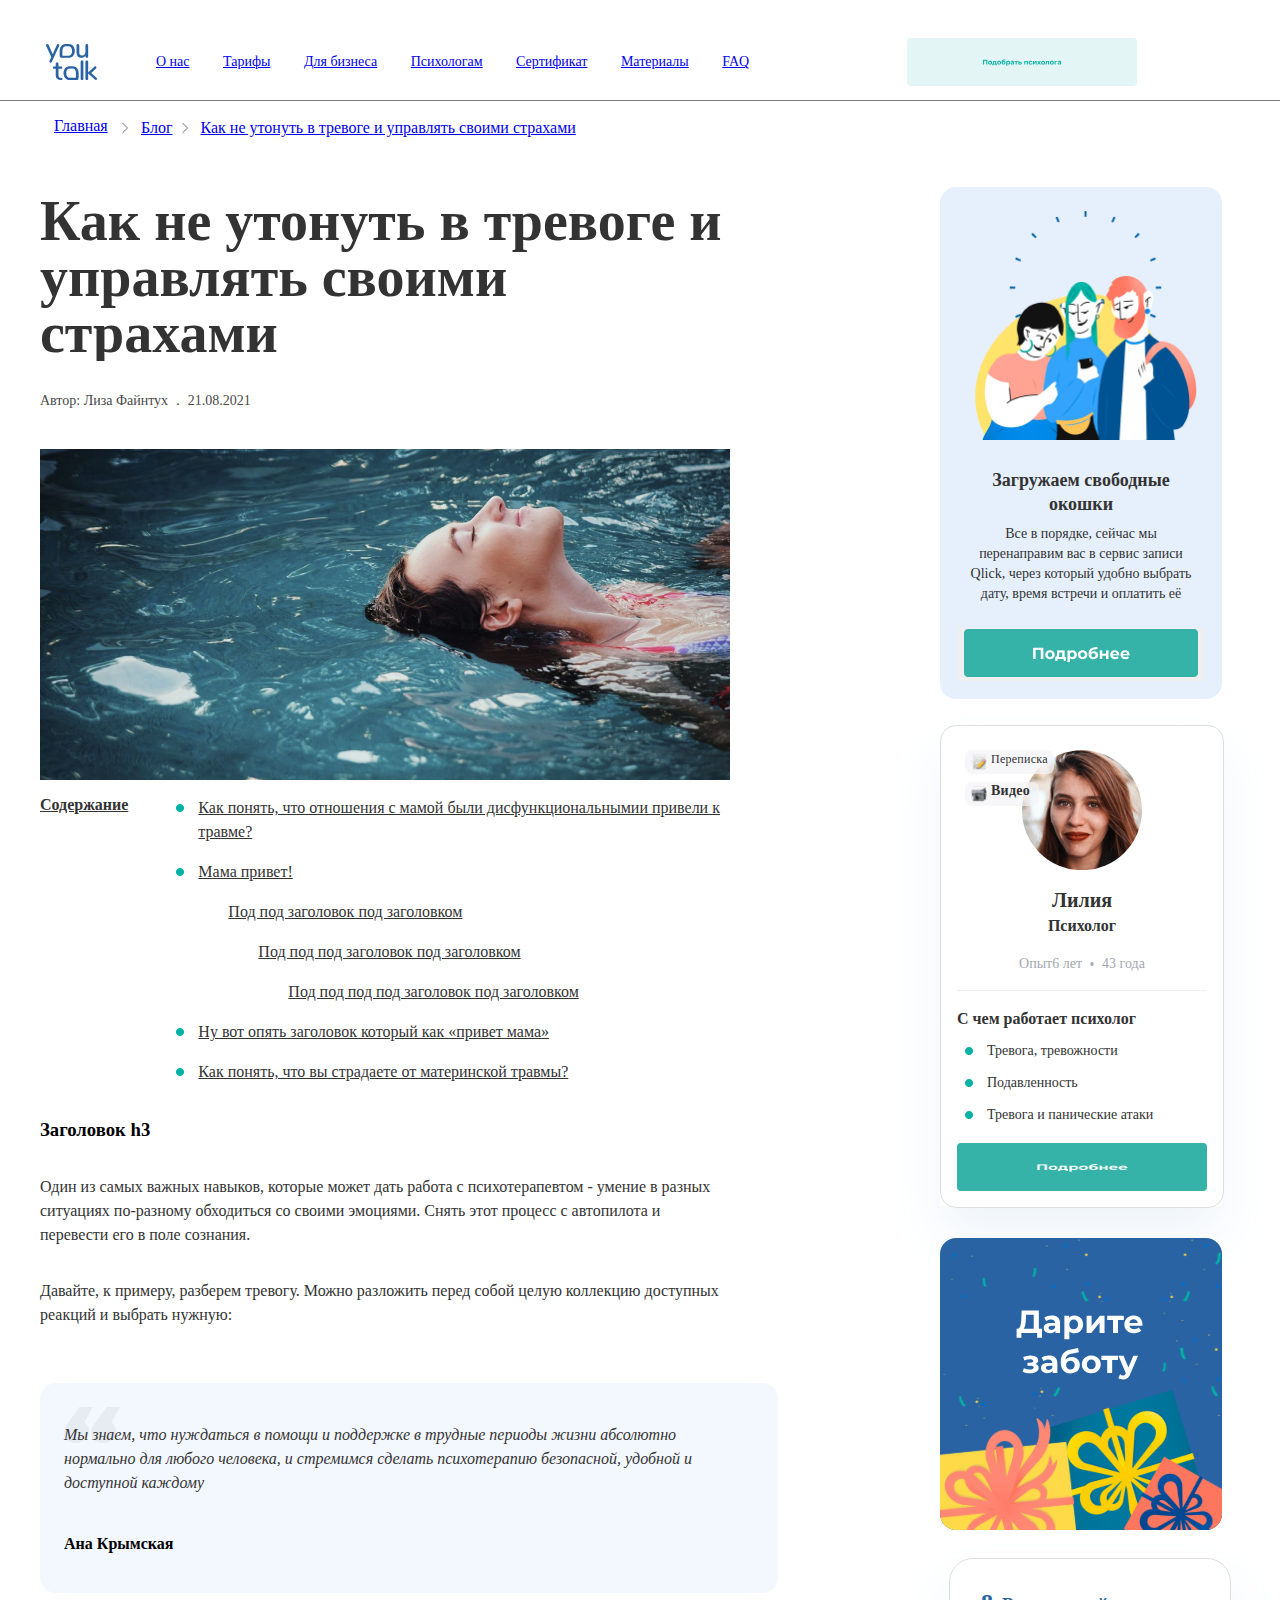
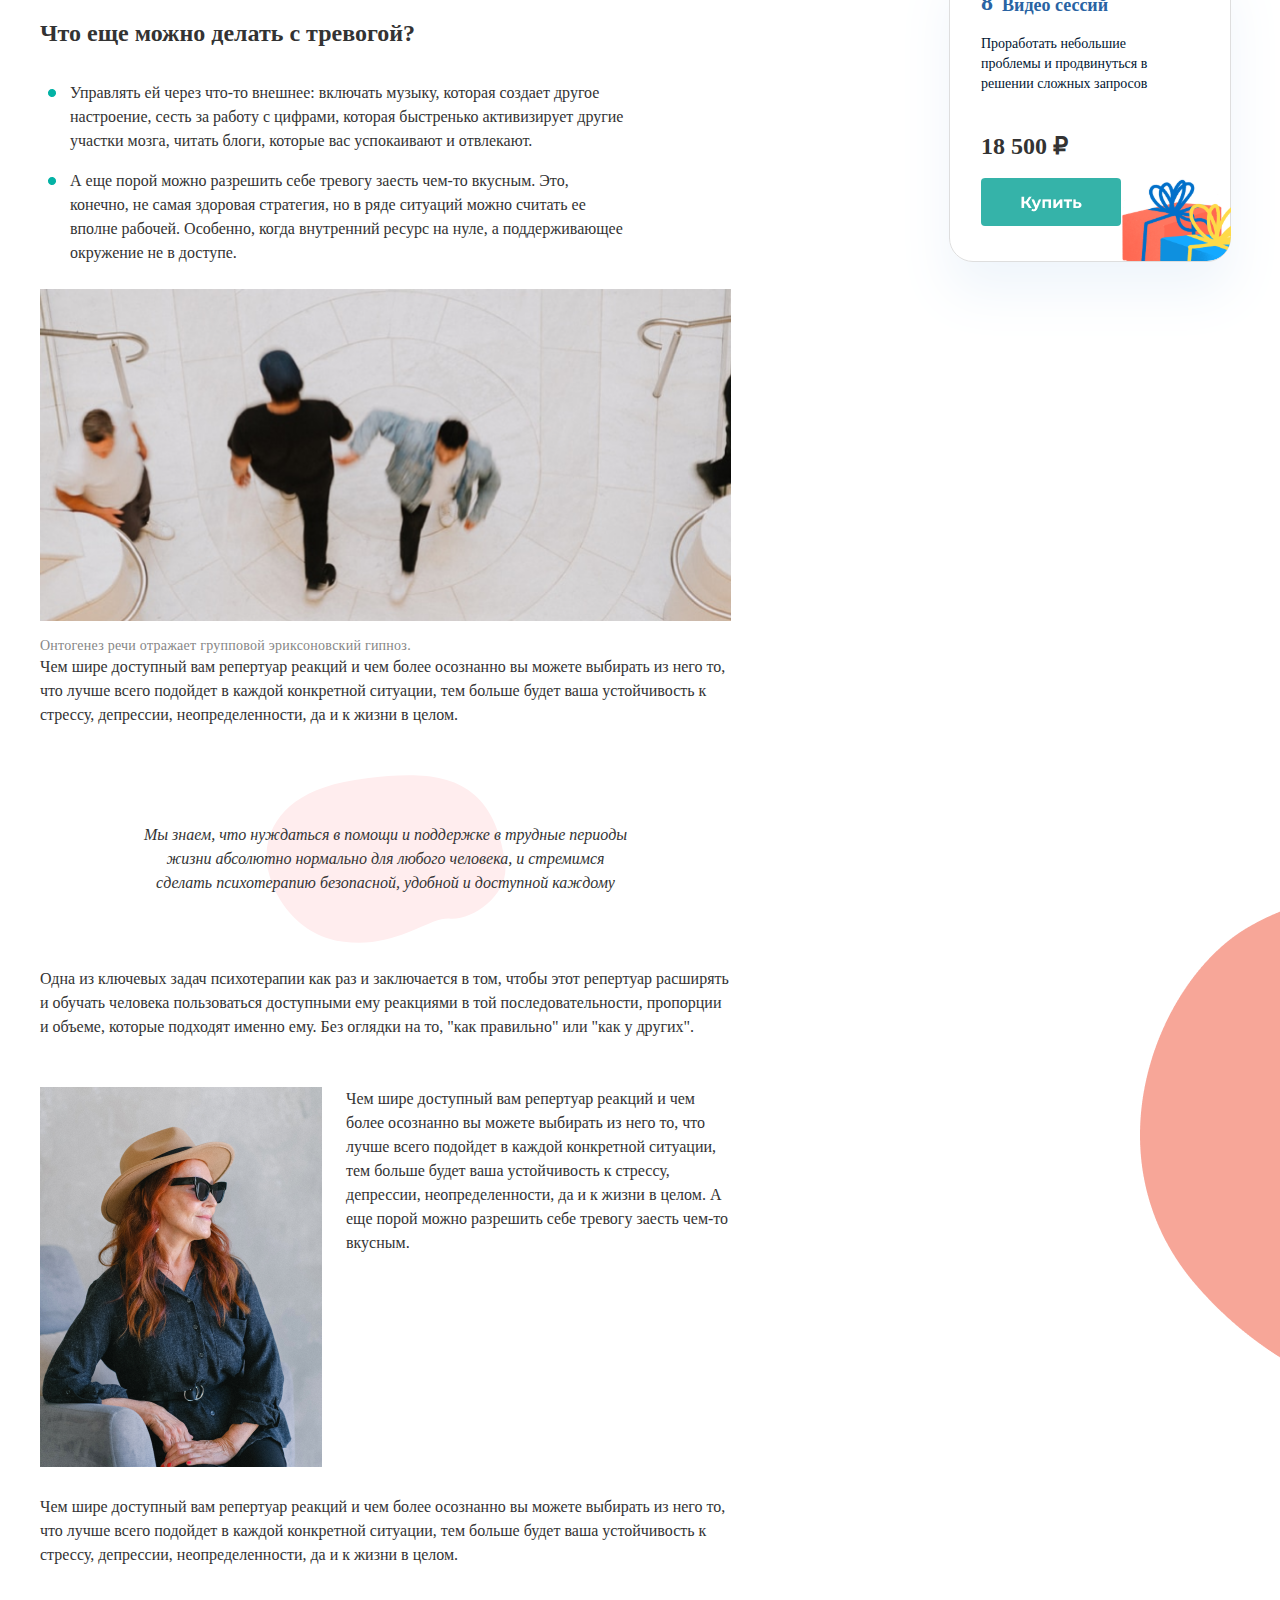
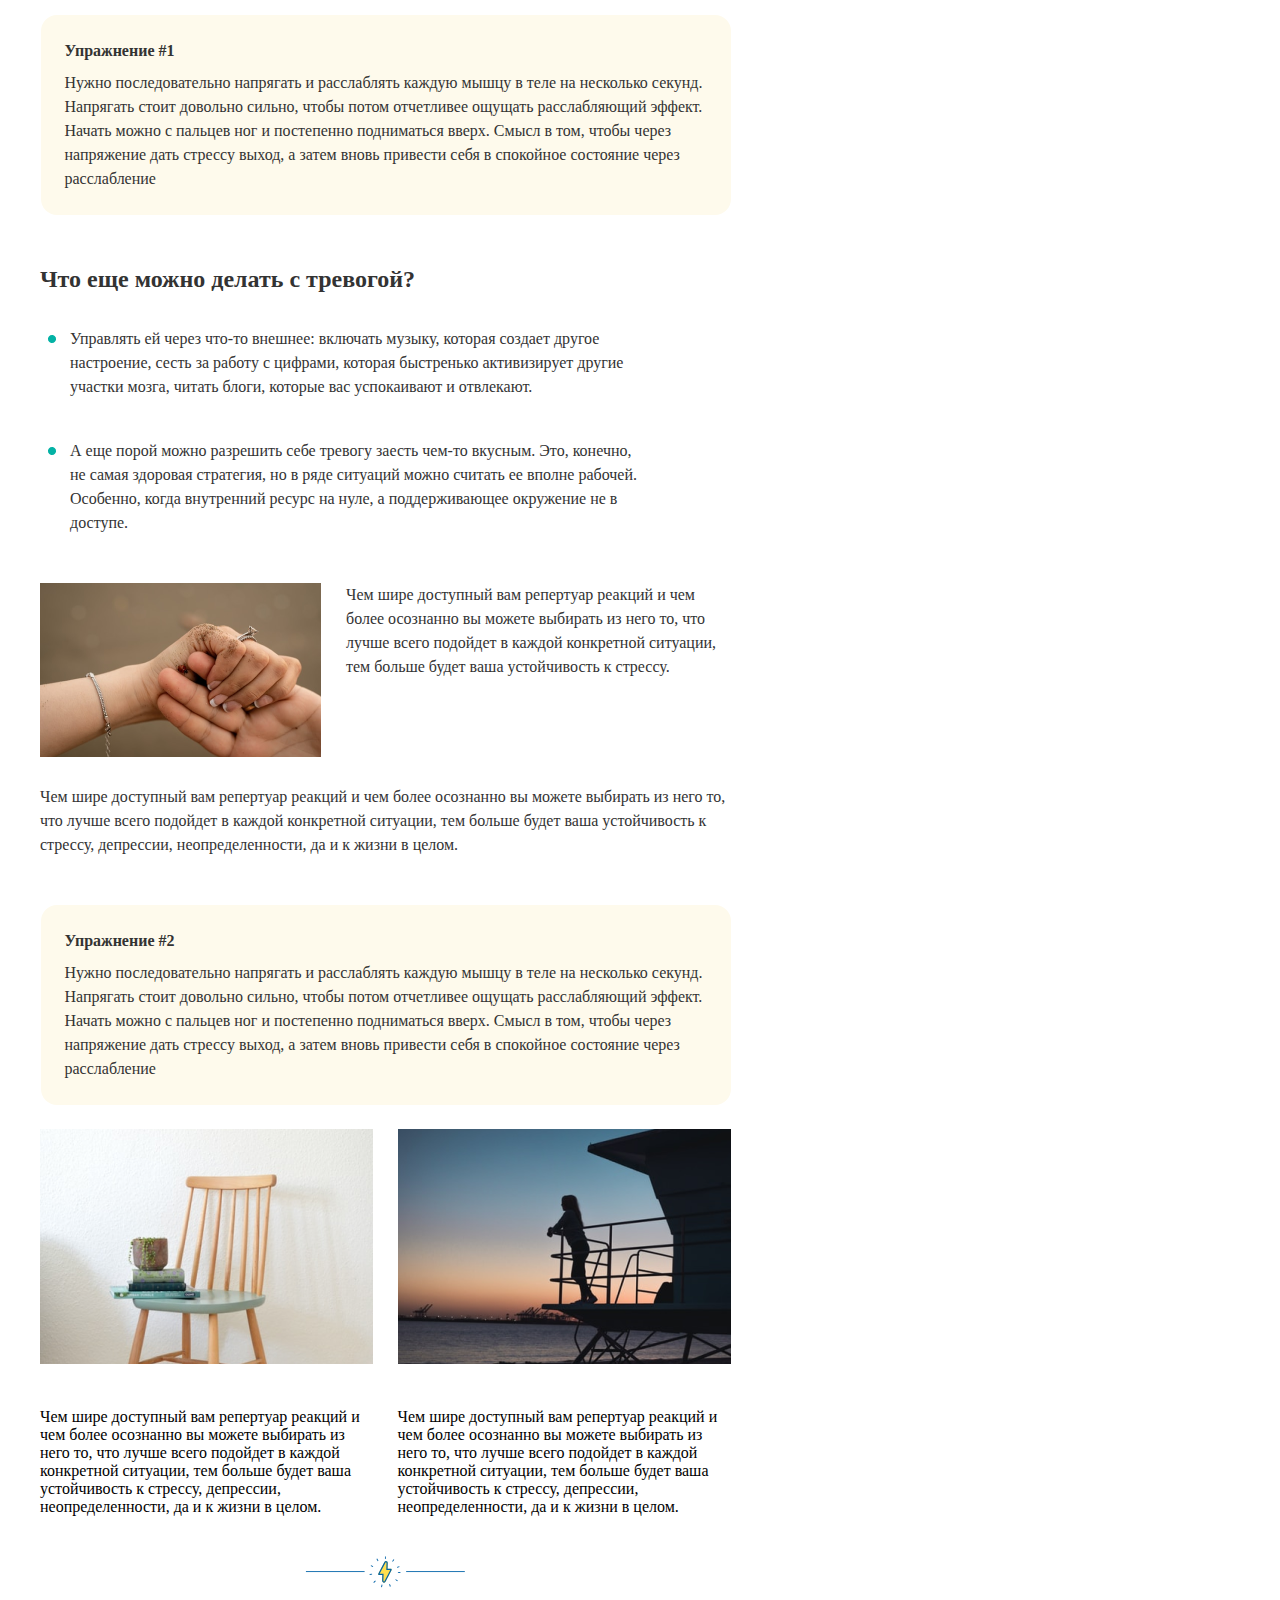
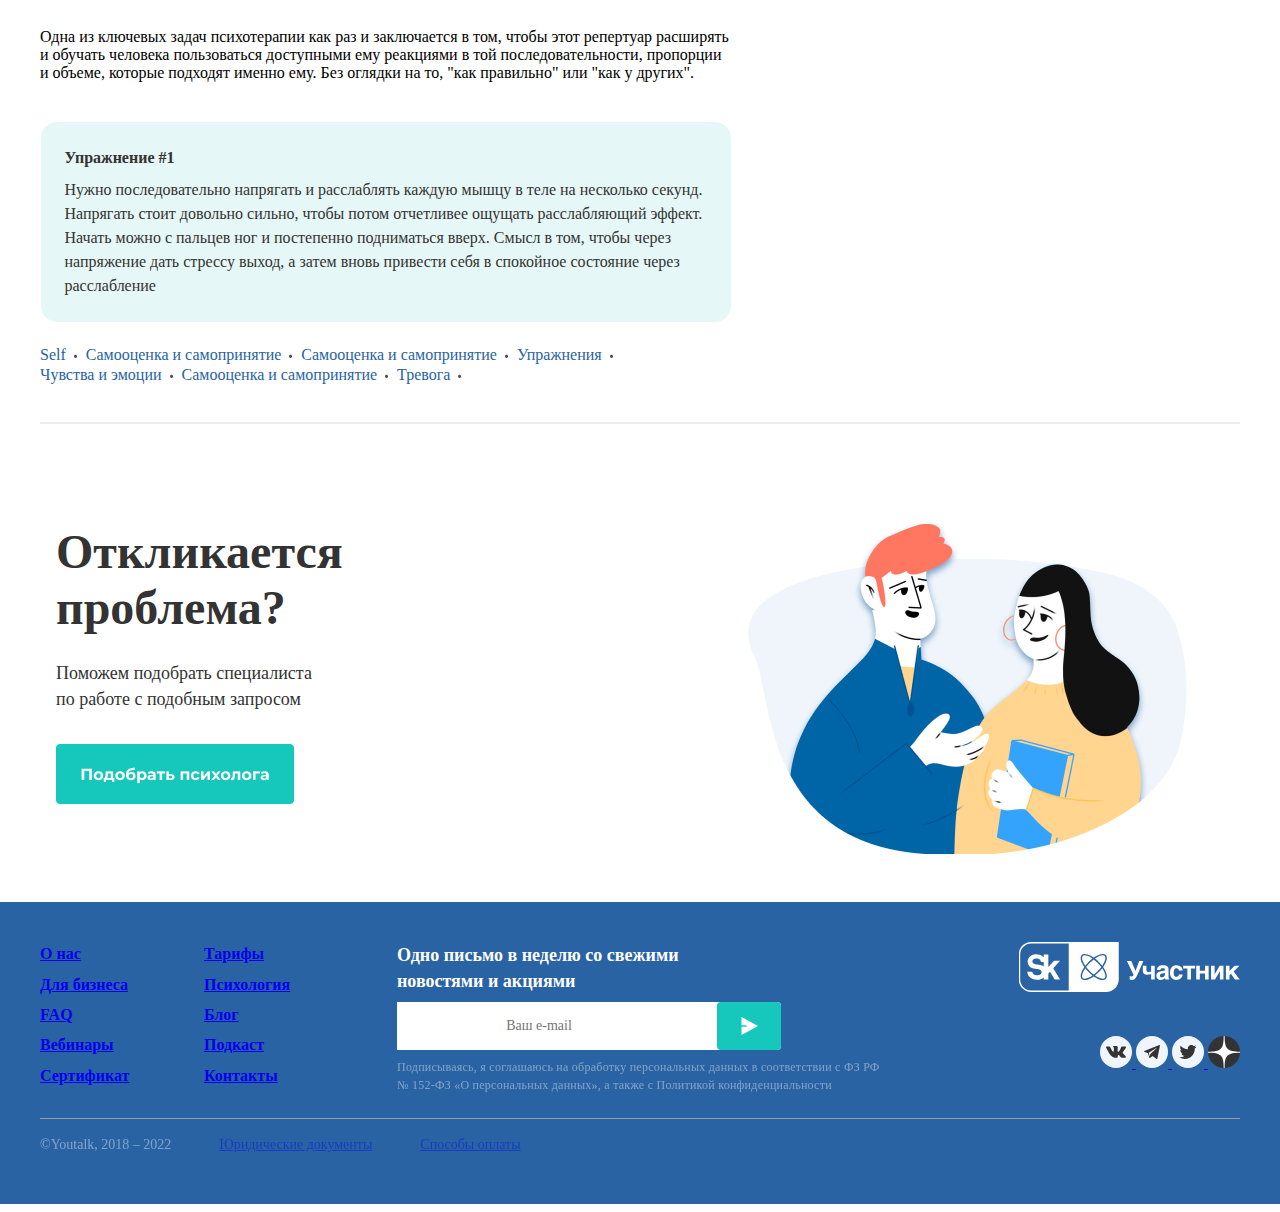
==== commit a70eab39: "Adaptive design" ====
--- a/index2.html
+++ b/index2.html
@@ -2,7 +2,7 @@
 <html lang="en">
 <head>
     <meta charset="UTF-8">
-    <meta name="viewport" content="width=device-width, initial-scale=1">
+    <meta name="viewport" content="width=device-width, initial-scale=1.0">
     <link rel="stylesheet" href="css/style2.css">
     <title>Document</title>
 </head>
@@ -154,7 +154,7 @@
                     <div class="sidebar-container-video-txt">    
                         <p class="sidebar-container-video-txt-price"><span>18 500 ₽</span></p>
                     </div>
-                    <div>
+                    <div class="sidebar-container-video-button">
                         <button class="sidebar-container-video-button">
                             <img src="/images/png/Status=Normal, Type=Primary (1).png" alt="">
                         </button>
--- a/css/style2.css
+++ b/css/style2.css
@@ -1,20 +1,8 @@
+
 body {
     justify-content: center;
     display: grid;
 }
-
-@media (max-width: 320px) {
-}
-
-@media (max-width: 414px) {
-}
-
-@media (max-width: 768px) {
-}
-
-@media (max-width: 1024px) {
-}
-
 
 .logo {
     margin-right: 51px;
@@ -120,22 +108,6 @@
     padding: 0px 8px 4px;
     box-sizing: border-box;
     width: 71px;
-    /* height: 18px; */
-}
-
-.blog {
-    display: flex;
-    justify-content: flex-start;
-    width: 552px;
-    height: 56px;
-    margin: 30px 768px 38px 120px;
-    color: var(--text-primary, #333);
-    
-   font-family: Montserrat sans-serif;
-   font-size: 48px;
-   font-style: normal;
-   font-weight: 700;
-   line-height: 56px;
 }
 
 main {
@@ -283,9 +255,9 @@
 
 .sidebar-container-Liliy-image {
     width: 120px;
-  height: 120px;
-  flex-shrink: 0;
-  position: relative;
+height: 120px;
+flex-shrink: 0;
+position: relative;
 }
 
 .sidebar-container-Liliya-ellipse {
@@ -338,9 +310,9 @@
 
 .liliya {
     width: 100%;
-  height: 100%;
+height: 100%;
     object-fit: cover;
-   clip-path: ellipse(50% 50%); /* Use ellipse clip-path to make it round */
+clip-path: ellipse(50% 50%); /* Use ellipse clip-path to make it round */
 }
 
 .sidebar-container-Liliya-psychologist {
@@ -720,15 +692,15 @@
 .article-text-title-anxiety {
     color: var(--text-primary, #333);
     /* H3 24:32 */
-   font-family: Montserrat sans-serif;
-   font-size: 24px;
-   font-style: normal;
-   font-weight: 700;
-   line-height: 32px; /* 133.333% */
-   /* padding-left: 30px; */
-   margin-top: 24px;
-   margin-bottom: 0px;
-   padding: 0px;
+font-family: Montserrat sans-serif;
+font-size: 24px;
+font-style: normal;
+font-weight: 700;
+line-height: 32px; /* 133.333% */
+/* padding-left: 30px; */
+margin-top: 24px;
+margin-bottom: 0px;
+padding: 0px;
 
 }
 
@@ -778,7 +750,7 @@
 .padding-left-120 {
     padding-left: 120px;
 }
- 
+
 .article-title-h3 {
     display: flex;
     width: 690px;
@@ -1118,7 +1090,7 @@
     width: 1440px;
     height: 302px;
     padding: 40px 120px 41px 120px;
-   }
+}
 
 .footer { 
     display: grid;
@@ -1268,4 +1240,4 @@
     font-style: normal;
     font-weight: 400;
     line-height: 20px;
-}+}
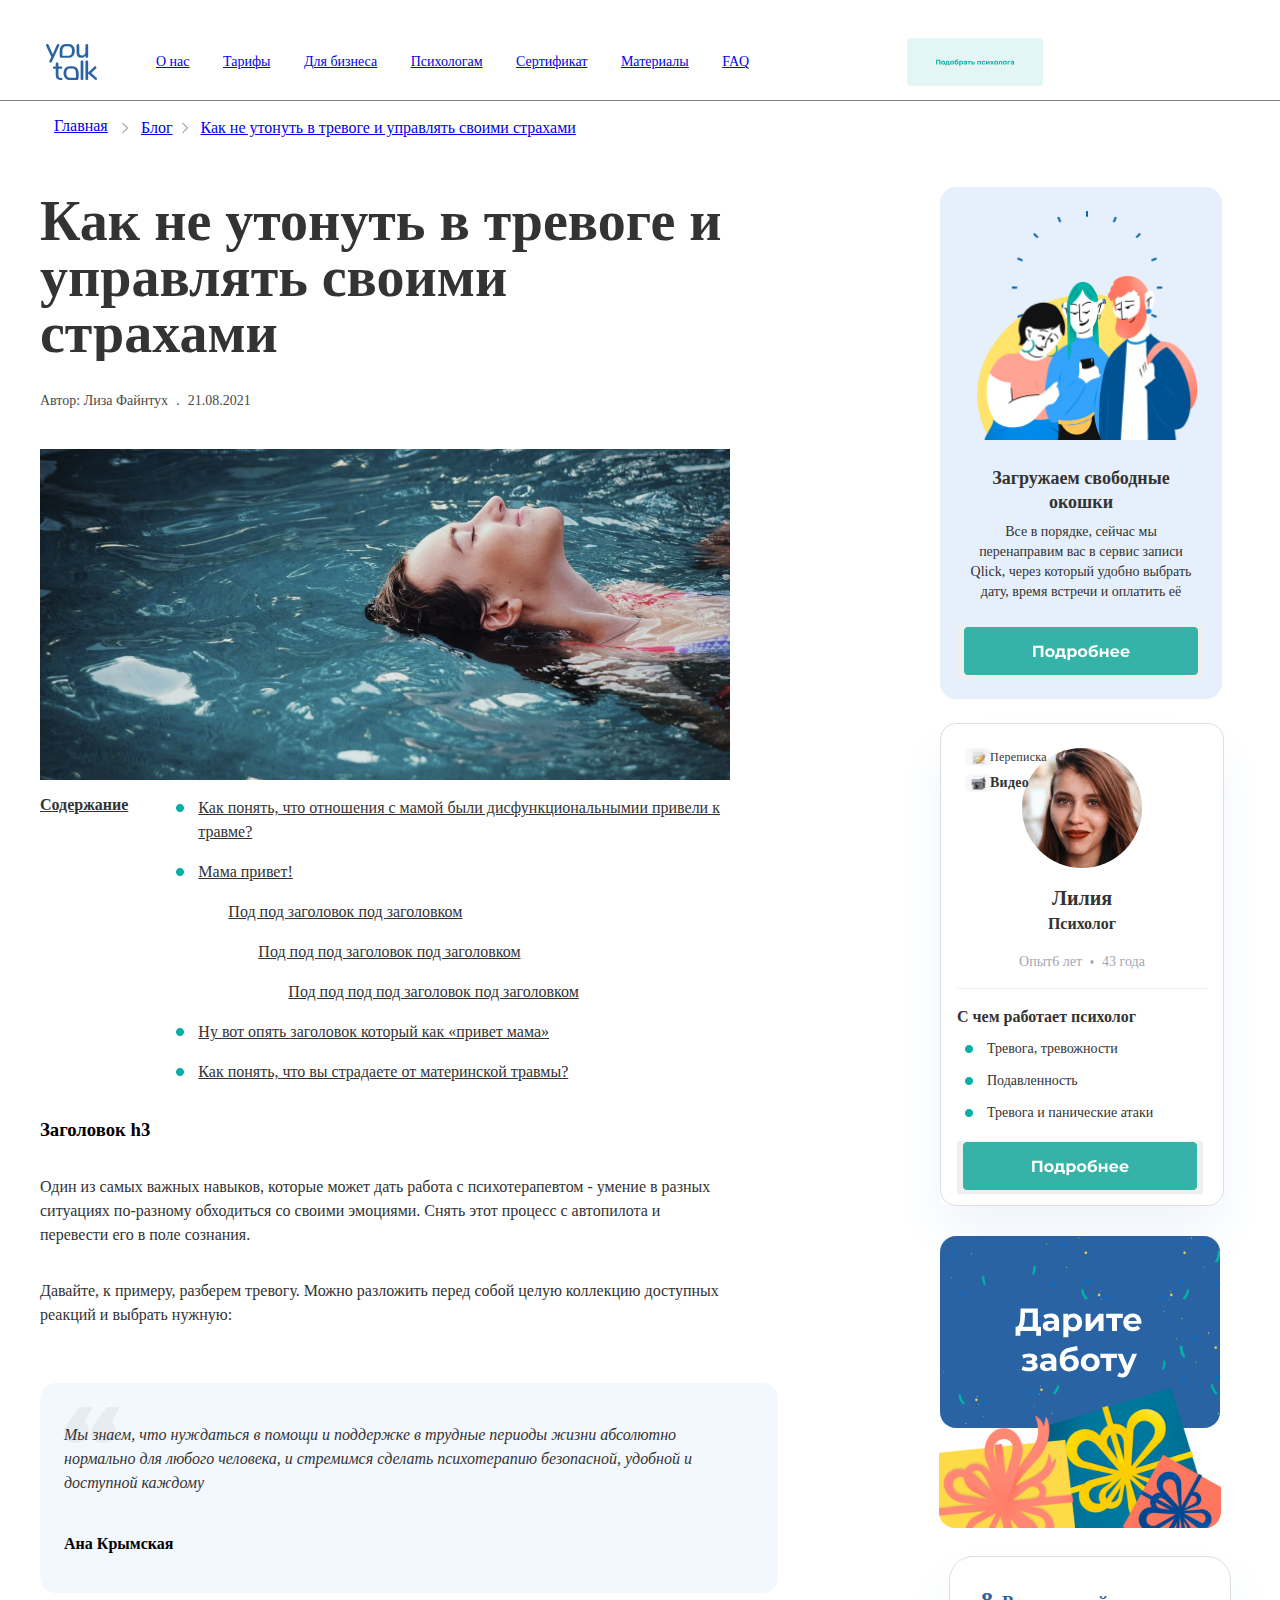
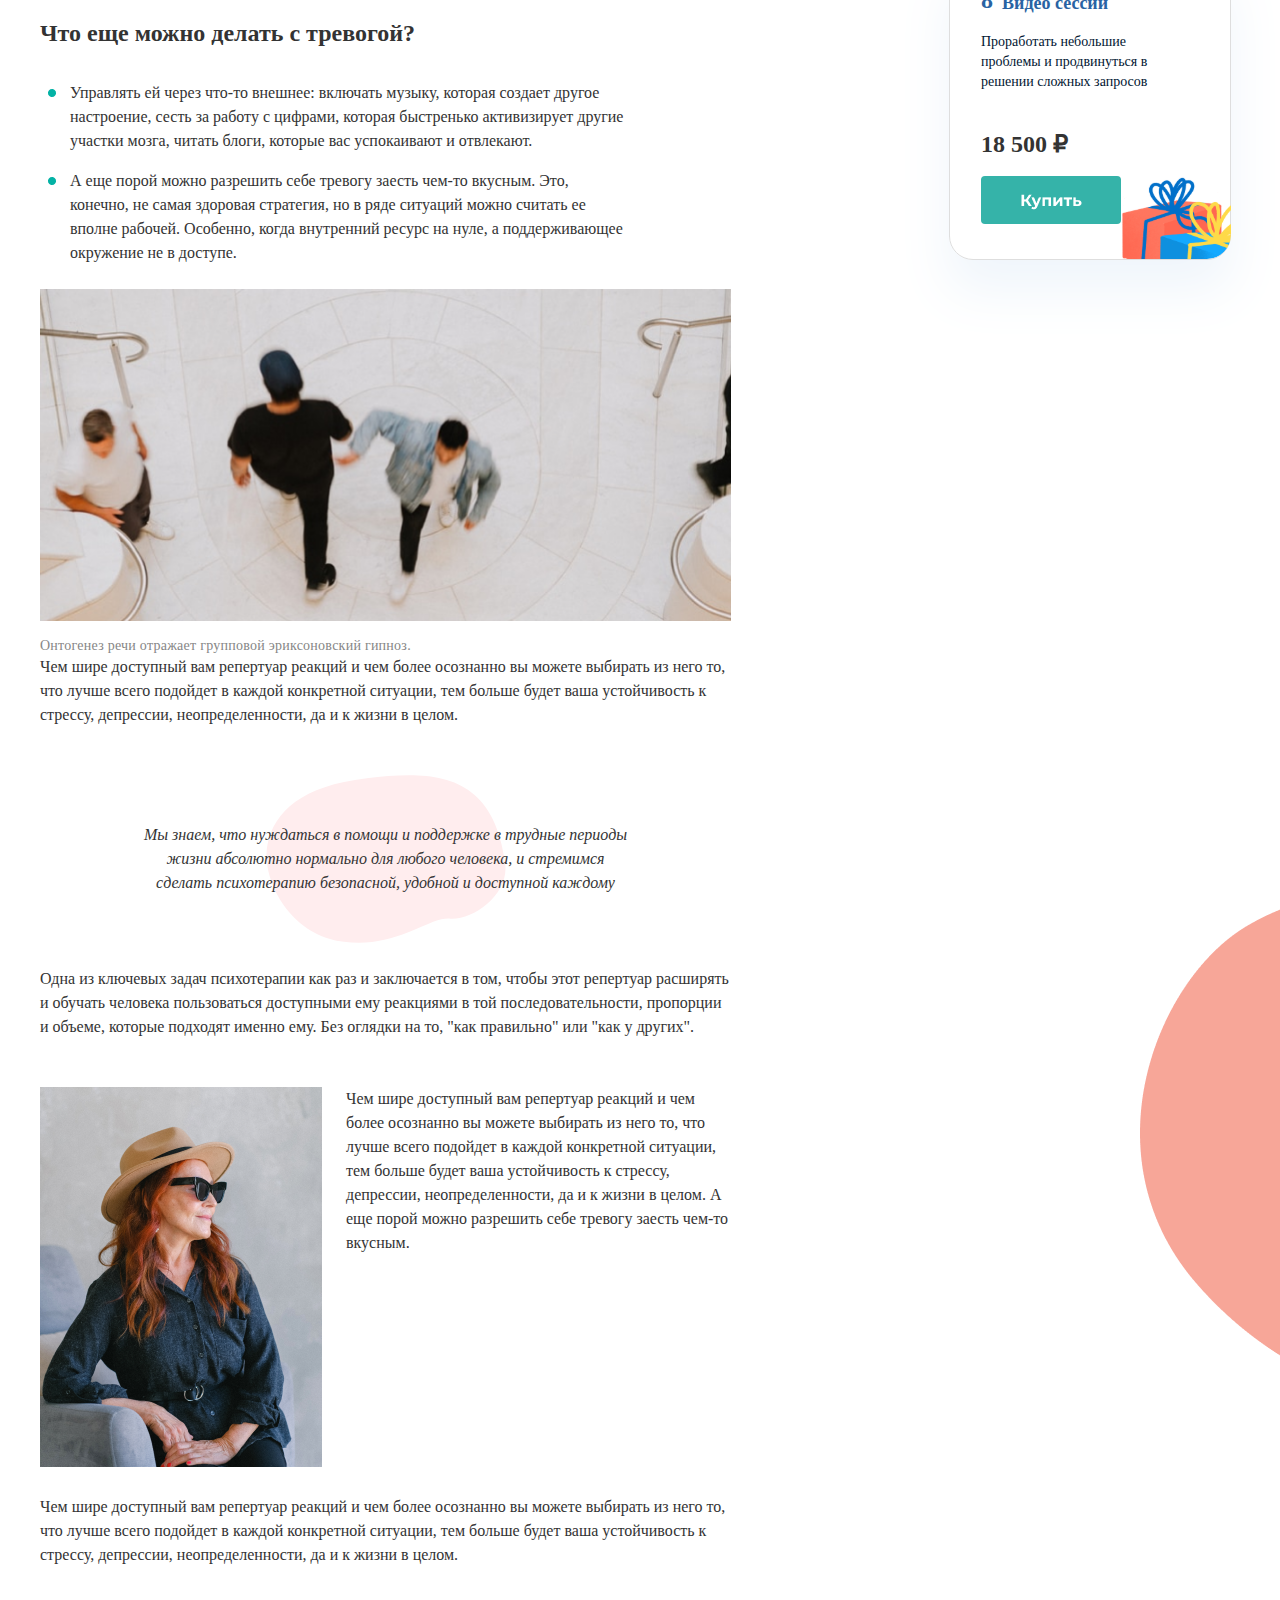
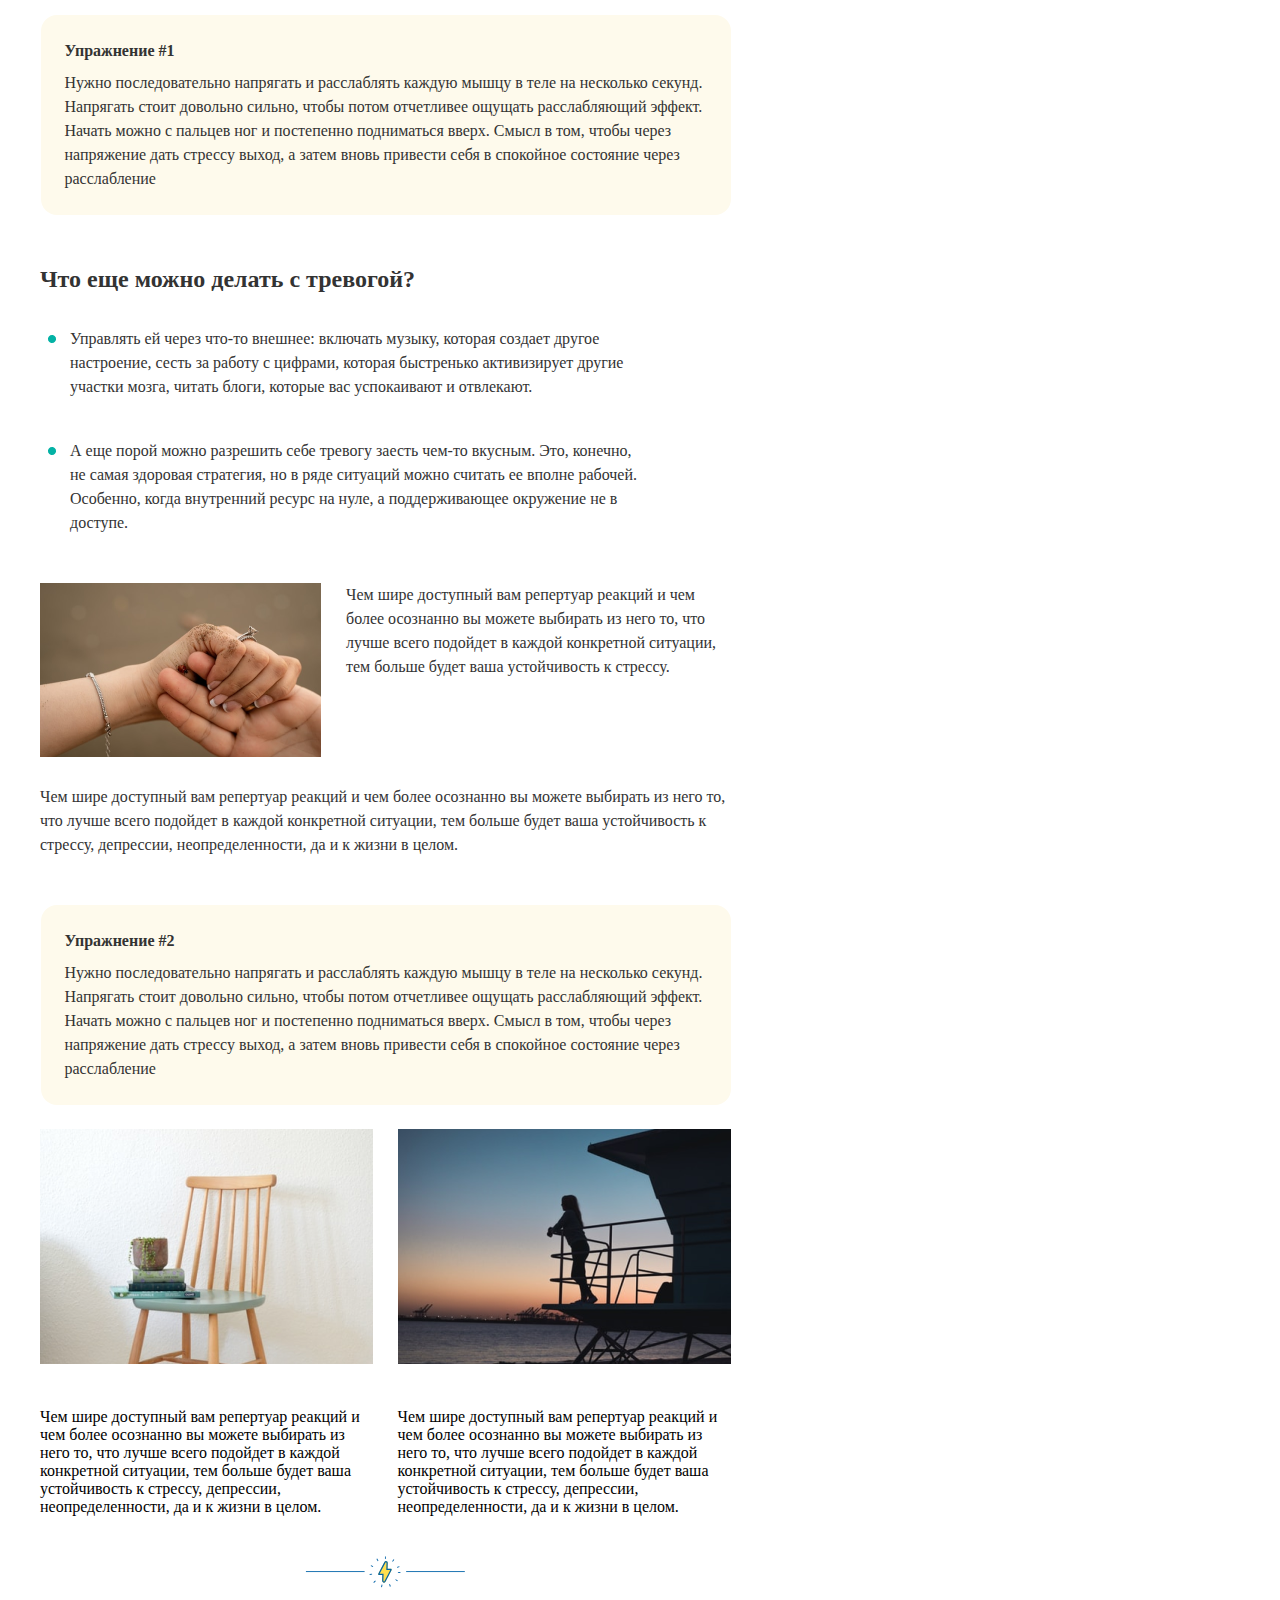
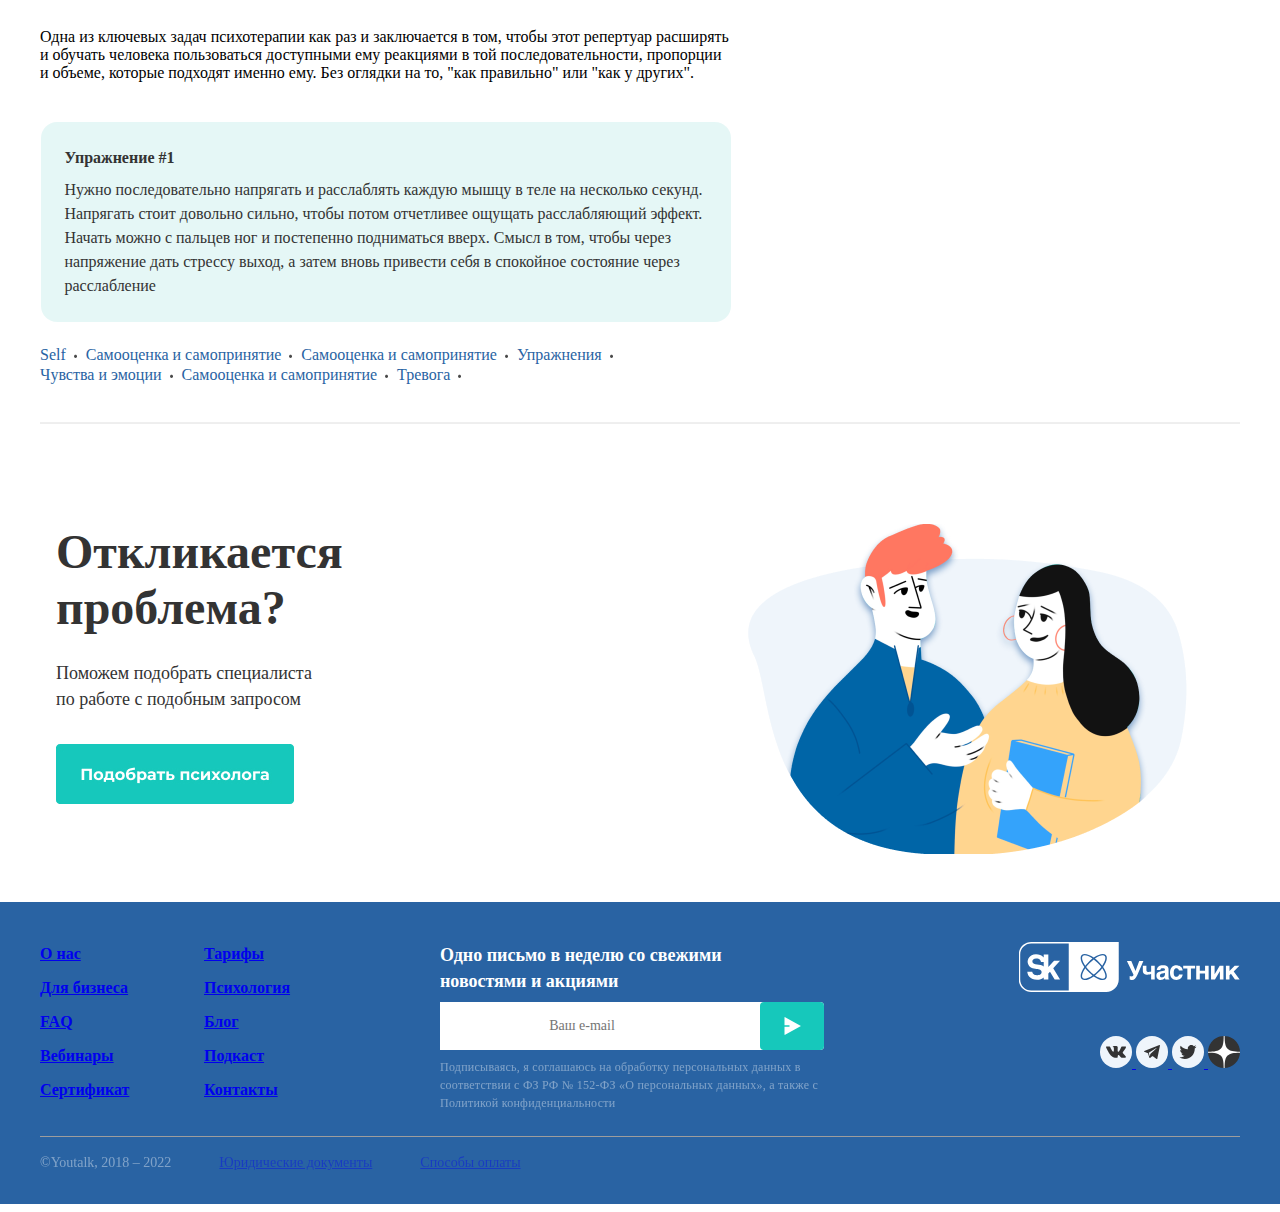
==== commit 27c676f0: "adaptive design Ipad pro 12.9''-1" ====
--- a/index2.html
+++ b/index2.html
@@ -9,7 +9,7 @@
 <body>
     <header>
         <nav class="main-nav">
-            <img class="logo" src="images/svg/logo.svg" alt="Лого" width="51" height="36">
+            <img class="logo" src="images/svg/logo.svg" alt="Лого">
             <ul class="nav_menu">
                 <a class="menu-item" href="#about">О нас</a>
                 <a class="menu-item" href="#rates">Тарифы</a>
@@ -21,7 +21,7 @@
             </ul>
             <div class="nav-button-text">
                 <button class="nav-button">
-                    <img class="nav_button_text" src="images/svg/button.svg" aria-placeholder="Подобрать психолога" width="190px" height="20px">
+                    <img class="nav_button_text" src="images/svg/button.svg" aria-placeholder="Подобрать психолога">
                 </button>
             </div>
         </nav>
@@ -63,9 +63,9 @@
             <div class="sidebar-main-container">
                 <div class="sidebar-main">
                     <div class="sidebar-main-images">
-                        <img class="sidebar-main-images-yellow" src="/images/png/Vector (43).png" width="198,73" height="200,9" alt="">
-                        <img class="sidebar-main-images-around" src="/images/png/Vector (23).png" width="152,74" height="132,15" alt="">
-                        <img class="sidebar-main-images-picture" src="/images/png/Image (12).png" width="257" height="257" alt="">
+                        <img class="sidebar-main-images-yellow" src="/images/png/Vector (43).png" alt="picture">
+                        <img class="sidebar-main-images-around" src="/images/png/Vector (23).png" alt="picture">
+                        <img class="sidebar-main-images-picture" src="/images/png/Image (12).png" alt="picture">
                     </div>
                     <div class="sidebar-main-container-text">
                         <h1 class="sidebar-main-text-h1">Загружаем свободные окошки</h1>
@@ -73,7 +73,7 @@
                     </div>
                     <div>
                     <button class="sidebar-main-button">
-                        <img src="/images/png/Status=Normal, Type=Primary.png" alt="">
+                        <img src="/images/png/Status=Normal, Type=Primary.png" alt="button">
                     </button>
                     </div>
                 </div>
@@ -82,16 +82,16 @@
                 <div class="sidebar-Liliya">
                     <div class="sidebar-container-Liliy-image">    
                         <div class="sidebar-container-Liliya-ellipse">
-                            <img class="liliya" src="/images/png/Rectangle(5).png" alt="">
-                            <img class="liliya" src="/images/png/Ellipse.png" alt="">
+                            <img class="liliya" src="/images/png/Rectangle(5).png" alt="foto">
+                            <img class="liliya" src="/images/png/Ellipse.png" alt="ellipse">
                         </div>
                     </div>
                     <div class="sidebar-liliya-icon">
                         <div class="sidebar-container-icon-chat">
-                            <img src="/images/svg/iconwrite.svg" width="16px" height="24px" alt="icon"><span>Переписка</span>
+                            <img src="/images/svg/iconwrite.svg" alt="icon"><span>Переписка</span>
                         </div>
                         <div class="sidebar-container-icon-cam">
-                            <img src="/images/svg/iconcam.svg" width="16px" height="24px" alt="icon"><span>Видео</span>
+                            <img src="/images/svg/iconcam.svg" alt="icon"><span>Видео</span>
                         </div>
                     </div>
                     <div class="sidebar-container-Liliya-psychologist">
@@ -108,7 +108,7 @@
                                 <p class="sidebar-text-age">43 года </p>
                             </div>
                             <div>
-                                <img class="sidebar-container-Liliya-vertical" src="/images/png/Auto Layout Vertical.png" alt="">
+                                <img class="sidebar-container-Liliya-vertical" src="/images/png/Auto Layout Vertical.png" alt="vertical">
                             </div>
                             <div class="sidebar-container-Liliya-services">
                                 <h2 class="article-content sidebar-container-Liliya-services"><strong>С чем работает психолог</strong></h2>
@@ -119,9 +119,9 @@
                                 </ul>
                             </div>
                             <div>
-                                <button class="sidebar-container-Liliya-button">
-                                    <img src="/images/png/Status=Normal, Type=Primary.png" width="218px" height="24px" alt="">
-                                </button>
+                            <button class="sidebar-main-button">
+                                <img src="/images/png/Status=Normal, Type=Primary.png" alt="button">
+                            </button>
                             </div>
                         </div>
                     </div>
@@ -130,7 +130,7 @@
             <div class="sidebar-container-give-care">
                 <div class="sidebar-give-care">
                     <div class="sidebar-main-give-care">
-                        <img src="/images/svg/givecare.svg" width="281px" height="192px" alt="Image">
+                        <img src="/images/svg/givecare.svg" alt="Image">
                     </div>
                     <div class="sidebar-give-care">
                         <img class="sidebar-give-care-txt" src="/images/svg/Даритезаботу.svg" alt="Image">
@@ -156,7 +156,7 @@
                     </div>
                     <div class="sidebar-container-video-button">
                         <button class="sidebar-container-video-button">
-                            <img src="/images/png/Status=Normal, Type=Primary (1).png" alt="">
+                            <img src="/images/png/Status=Normal, Type=Primary (1).png" alt="button">
                         </button>
                     </div>
                 </div>
@@ -176,7 +176,7 @@
                     </div>
                 </div>
                 <div class="article-image">
-                    <img class="blog-article-image" src="images/png/Image 40.png" alt="Image" width="690px" height="331px">
+                    <img class="blog-article-image" src="images/png/Image 40.png" alt="Image">
                 </div>
                 <div>
                     <div class="article-text-title">
@@ -233,7 +233,7 @@
                 </div>
                 <div class="big-article-image-woman-text">
                     <div class="big-article-image-woman">
-                        <img src="/images/png/Rectangle (1).png" alt="Image" width="282px" height="380px">
+                        <img src="/images/png/Rectangle (1).png" alt="Image">
                     </div>
                     <div>
                         <p class="big-article-text-addition">Чем шире доступный вам репертуар реакций и чем более осознанно вы можете выбирать из него то, что лучше всего подойдет в каждой конкретной ситуации, тем больше будет ваша устойчивость к стрессу, депрессии, неопределенности, да и к жизни в целом.
@@ -256,7 +256,7 @@
                 </div>
                 <div class="big-article-image-woman-text">
                     <div class="big-article-image-woman">
-                        <img src="/images/png/Rectangle (2).png" alt="Image" width="281" height="">
+                        <img src="/images/png/Rectangle (2).png" alt="Image">
                     </div>
                     <div>
                         <p class="big-article-text-addition">Чем шире доступный вам репертуар реакций и чем более осознанно вы можете выбирать из него то, что лучше всего подойдет в каждой конкретной ситуации, тем больше будет ваша устойчивость к стрессу.</p>
@@ -272,7 +272,7 @@
                 <div class="aritcle-text-with-two-images">
                     <div class="article-text-images-both">
                         <div>
-                            <img src="images/png/Rectangle (3).png" alt="Image" width="333" height="235">
+                            <img src="images/png/Rectangle (3).png" alt="Image">
                         </div>
                         <div class="article-text-chair">
                             <p>Чем шире доступный вам репертуар реакций и чем более осознанно вы можете выбирать из него то, что лучше всего подойдет в каждой конкретной ситуации, тем больше будет ваша устойчивость к стрессу, депрессии, неопределенности, да и к жизни в целом.</p>
@@ -280,7 +280,7 @@
                     </div>
                     <div class="article-text-images-both">
                         <div>
-                            <img src="/images/png/Rectangle (4).png" alt="Image" width="333px" height="235px">
+                            <img src="/images/png/Rectangle (4).png" alt="Image">
                         </div>
                         <div>
                             <p>Чем шире доступный вам репертуар реакций и чем более осознанно вы можете выбирать из него то, что лучше всего подойдет в каждой конкретной ситуации, тем больше будет ваша устойчивость к стрессу, депрессии, неопределенности, да и к жизни в целом.</p>
@@ -364,7 +364,6 @@
                         <div class="main-picture">
                             <div class="main-picture-vector-inside">
                                 <img src="/images/png/Frame.png" alt="Image">
-                                <div></div>
                             </div>
                         </div>
                     </div>
--- a/css/style2.css
+++ b/css/style2.css
@@ -9,6 +9,8 @@
     /* margin-left: 120px; */
     margin-top: 20px;
     margin-bottom: 20px;
+    max-width: 51px;
+    max-height: 36px;
 }
 
 .nav_menu {
@@ -54,6 +56,8 @@
     font-style: normal;
     font-weight: 700;
     line-height: normal;
+    max-width: 190px;
+    max-height: 20px;
 }
 
 .separate {
@@ -175,8 +179,8 @@
     padding-top: 82px; 
     padding-right: 30px;
     padding-left: 16px;
-    width: 198px;
-    /* height: 200px; */
+    max-width: 198px;
+    max-height: 200px;
     transform: rotate(360deg);
     flex-shrink: 0;
     fill: #FFE36B;
@@ -184,15 +188,16 @@
 
 .sidebar-main-images-around {
     padding-left: 50px;
-    width: 152.738px;
+    max-width: 152.738px;
+    max-height: 132,15px;
     flex-shrink: 0;
     fill: #0063A8;
 }
 
 .sidebar-main-images-picture {
     padding-top: 48px;
-    width: 257px;
-    height: 257px;
+    max-width: 257px;
+    max-height: 257px;
     flex-shrink: 0;
 }
 
@@ -288,6 +293,8 @@
     padding: 0px 6px;
     border-radius: 6px;
     background: rgba(243, 244, 248, 0.70);
+    max-width: 16px;
+    max-height: 24px;
 }
 
 .sidebar-container-icon-cam {
@@ -306,6 +313,8 @@
     border-radius: 6px;
     background: rgba(243, 244, 248, 0.70);
     align-self: flex-start;
+    max-width: 16px;
+    max-height: 24px;
 }
 
 .liliya {
@@ -404,25 +413,6 @@
     padding: 0px;
 }
 
-.sidebar-container-Liliya-button {
-    border-radius: 4px;
-    background: var(--primary-400, #35B3A9);
-    display: flex;
-    padding: 12px 16px;
-    justify-content: center;
-    align-items: center;
-    gap: 8px;
-    align-self: stretch;
-    color: #FFF;
-    text-align: center;
-    font-family: Montserrat sans-serif;
-    font-size: 16px;
-    font-style: normal;
-    font-weight: 700;
-    line-height: 24px; /* 150% */
-    border: 0px;
-}
-
 .sidebar-container-give-care {
     width: 282px;
     height: 292px;
@@ -434,8 +424,8 @@
     display: flex;
     border-radius: 16px;
     background: #2963A3;
-    width: 282px;
-    height: 292px;
+    max-width: 282px;
+    max-height: 292px;
 }
 
 .sidebar-give-care {
@@ -615,6 +605,8 @@
 
 .blog-article-image {
     display: flex;
+    max-width: 690px;
+    max-height: 331px;
 }
 
 .article-text {
@@ -863,6 +855,11 @@
     grid-template-columns: 1fr 1fr;
 }
 
+.big-article-image-woman img {
+    max-width: 282px;
+    max-height: 380px;
+}
+
 .article-exercise {
     display: flex;
     padding: 24px;
@@ -927,6 +924,10 @@
     gap: 24px;
 }
 
+.article-text-images-both img {
+    max-width: 333px;
+    max-height: 235px;
+}
 .image-icon {
     display: flex;
     width: 178.75px;
@@ -1087,15 +1088,15 @@
 .main-footer { 
     box-sizing: border-box;
     background-color: #2963A3;
-    width: 1440px;
-    height: 302px;
+    max-width: 1440px;
+    max-height: 302px;
     padding: 40px 120px 41px 120px;
 }
 
 .footer { 
     display: grid;
     grid-template-columns: 1fr 1fr 1fr;
-    width: 1200px;
+    max-width: 1200px;
     height: auto;
 }
 
@@ -1131,7 +1132,7 @@
     font-style: normal;
     font-weight: 700;
     line-height: 26px; /* 144.444% */
-    width: 356px;
+    max-width: 356px;
     height: auto;
     margin: 0px;
 }
@@ -1142,7 +1143,7 @@
     border-radius: 4px;
     border: 0px solid rgba(157, 157, 157, 0.20);
     background: #FFF;
-    width: 384px;
+    max-width: 384px;
     /* height: 48px; */
     padding: 0px;
 }
@@ -1181,7 +1182,7 @@
     line-height: 18px; /* 150% */
     letter-spacing: 0.25px;
     opacity: 0.4;
-    width: 486px;
+    max-width: 486px;
     height: auto;
     margin: 0px;
 }
@@ -1195,7 +1196,7 @@
 }
 
 .footer-line {
-    width: 1200px;
+    max-width: 1200px;
     background-color: #9d9d9d;
     height: 1px;
     margin-top: 24px;
@@ -1241,3 +1242,9 @@
     font-weight: 400;
     line-height: 20px;
 }
+
+@media screen and (max-width: 1024px){
+    body {
+        max-width: 1024px;
+    }
+}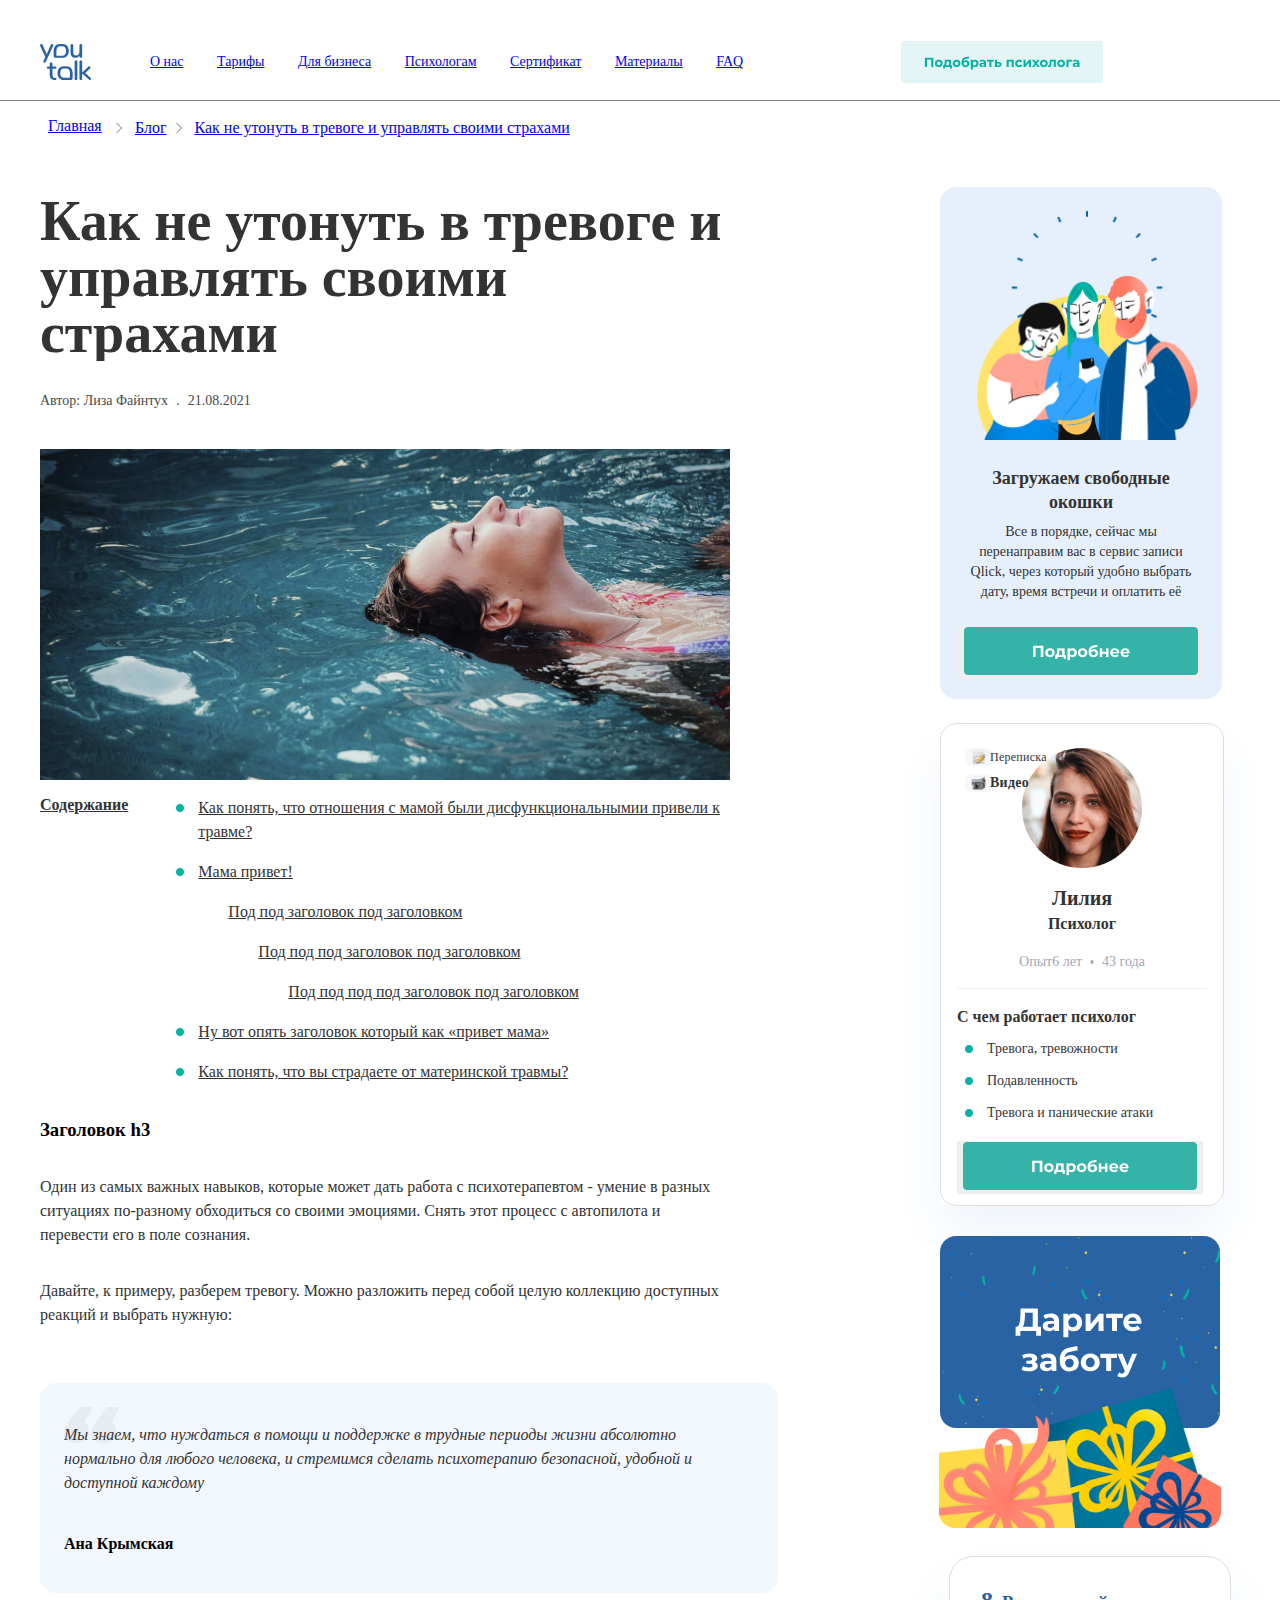
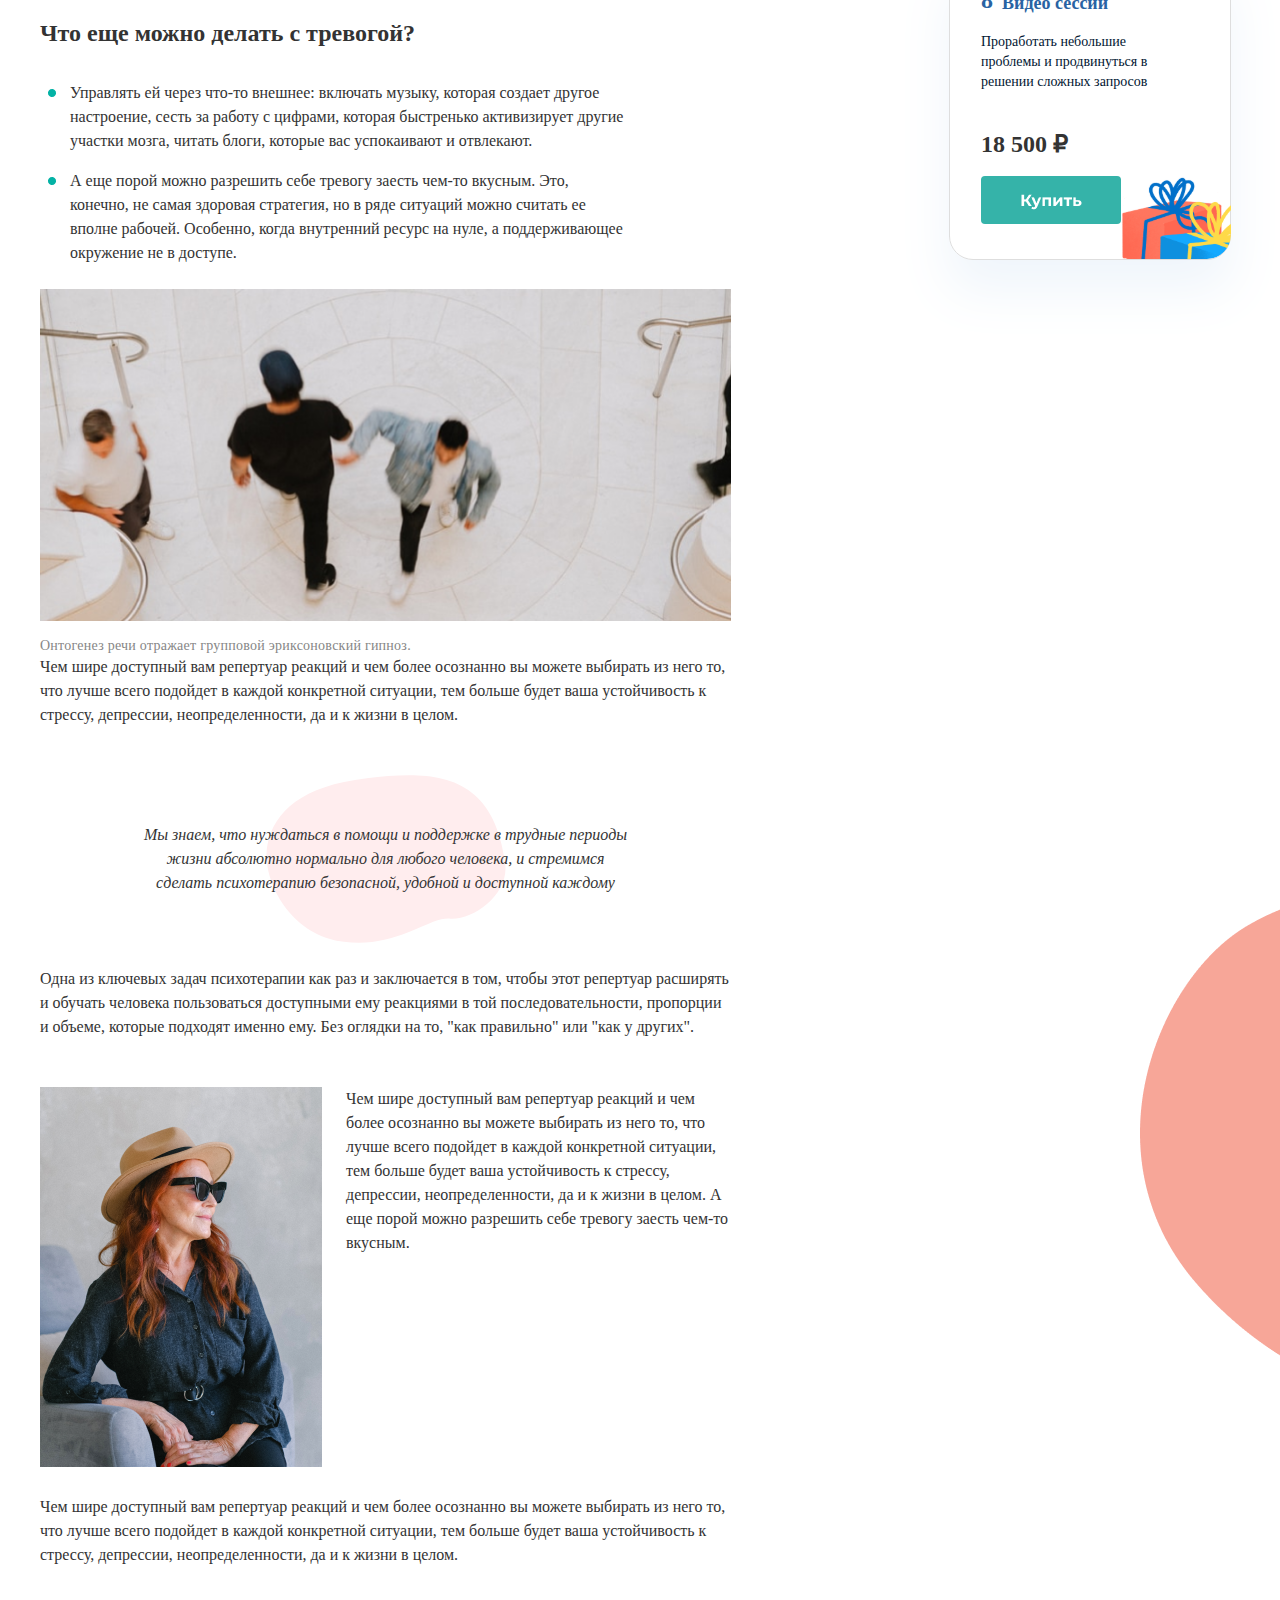
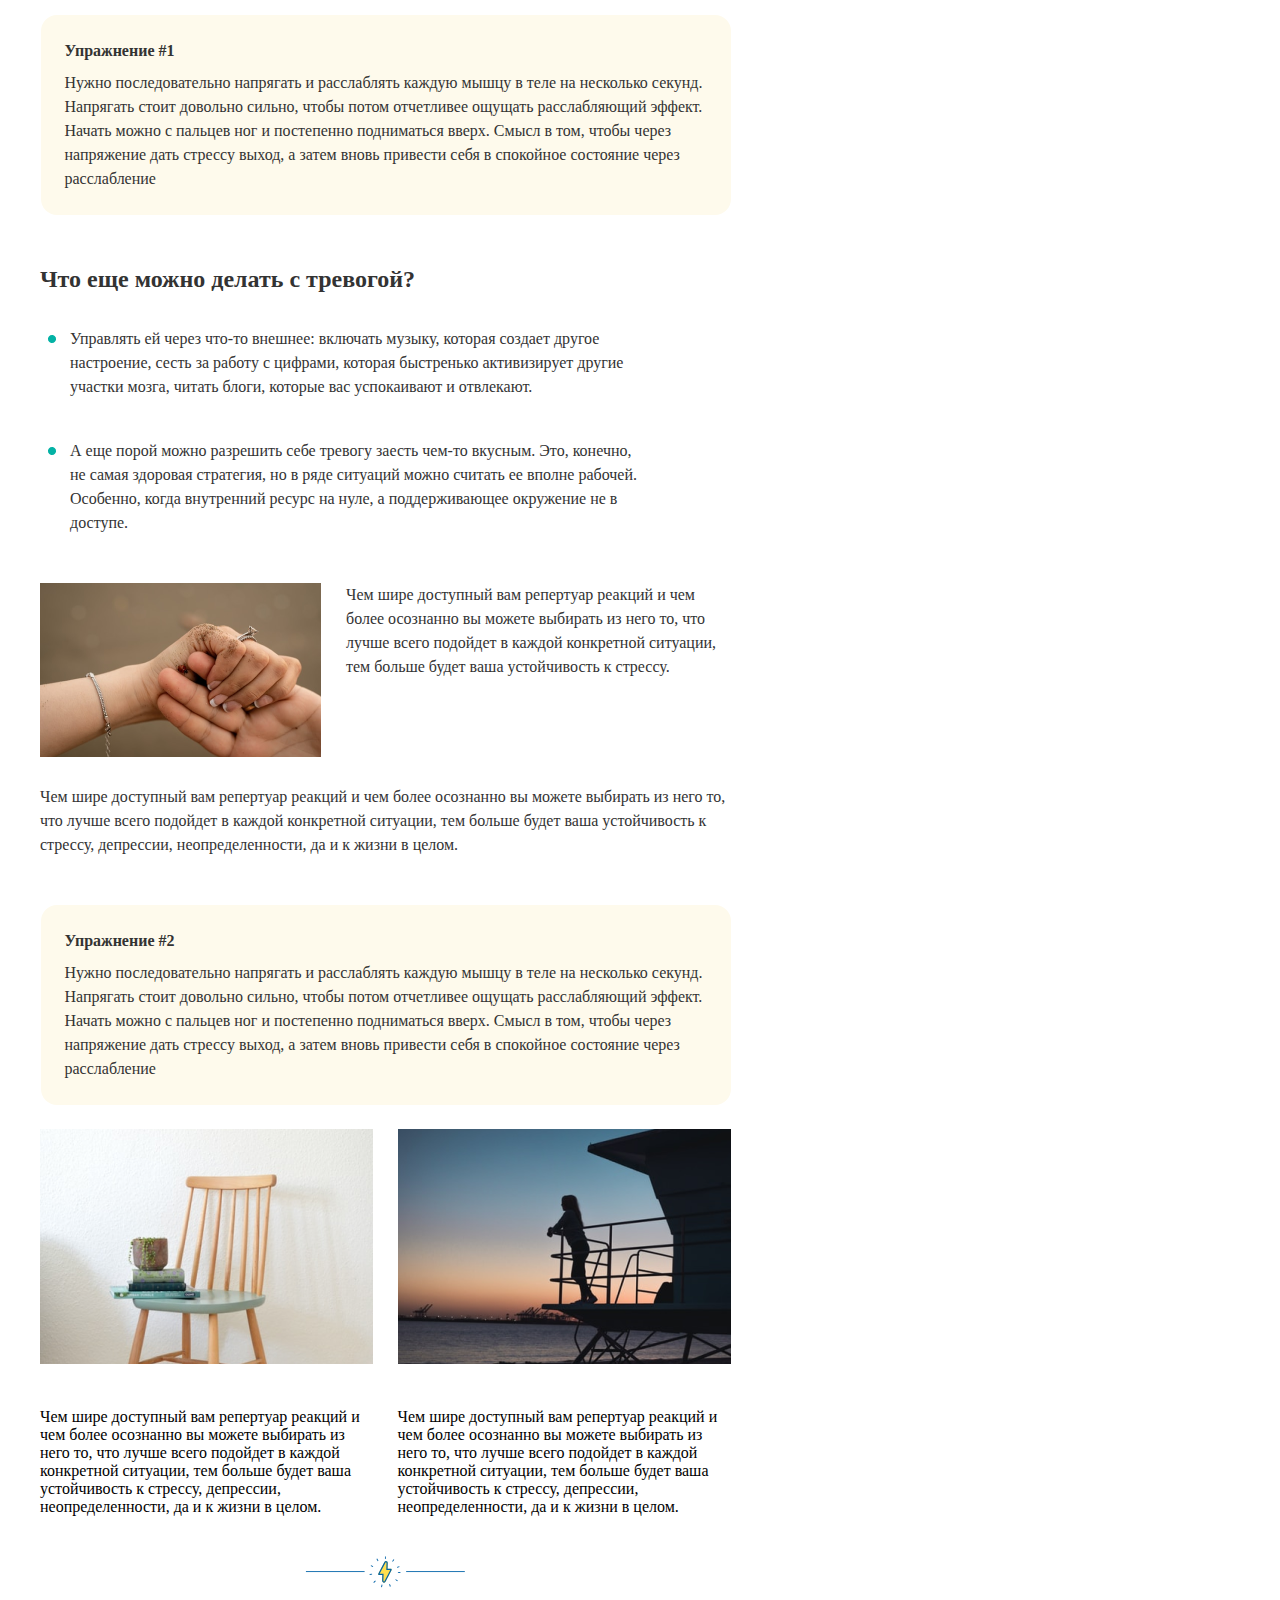
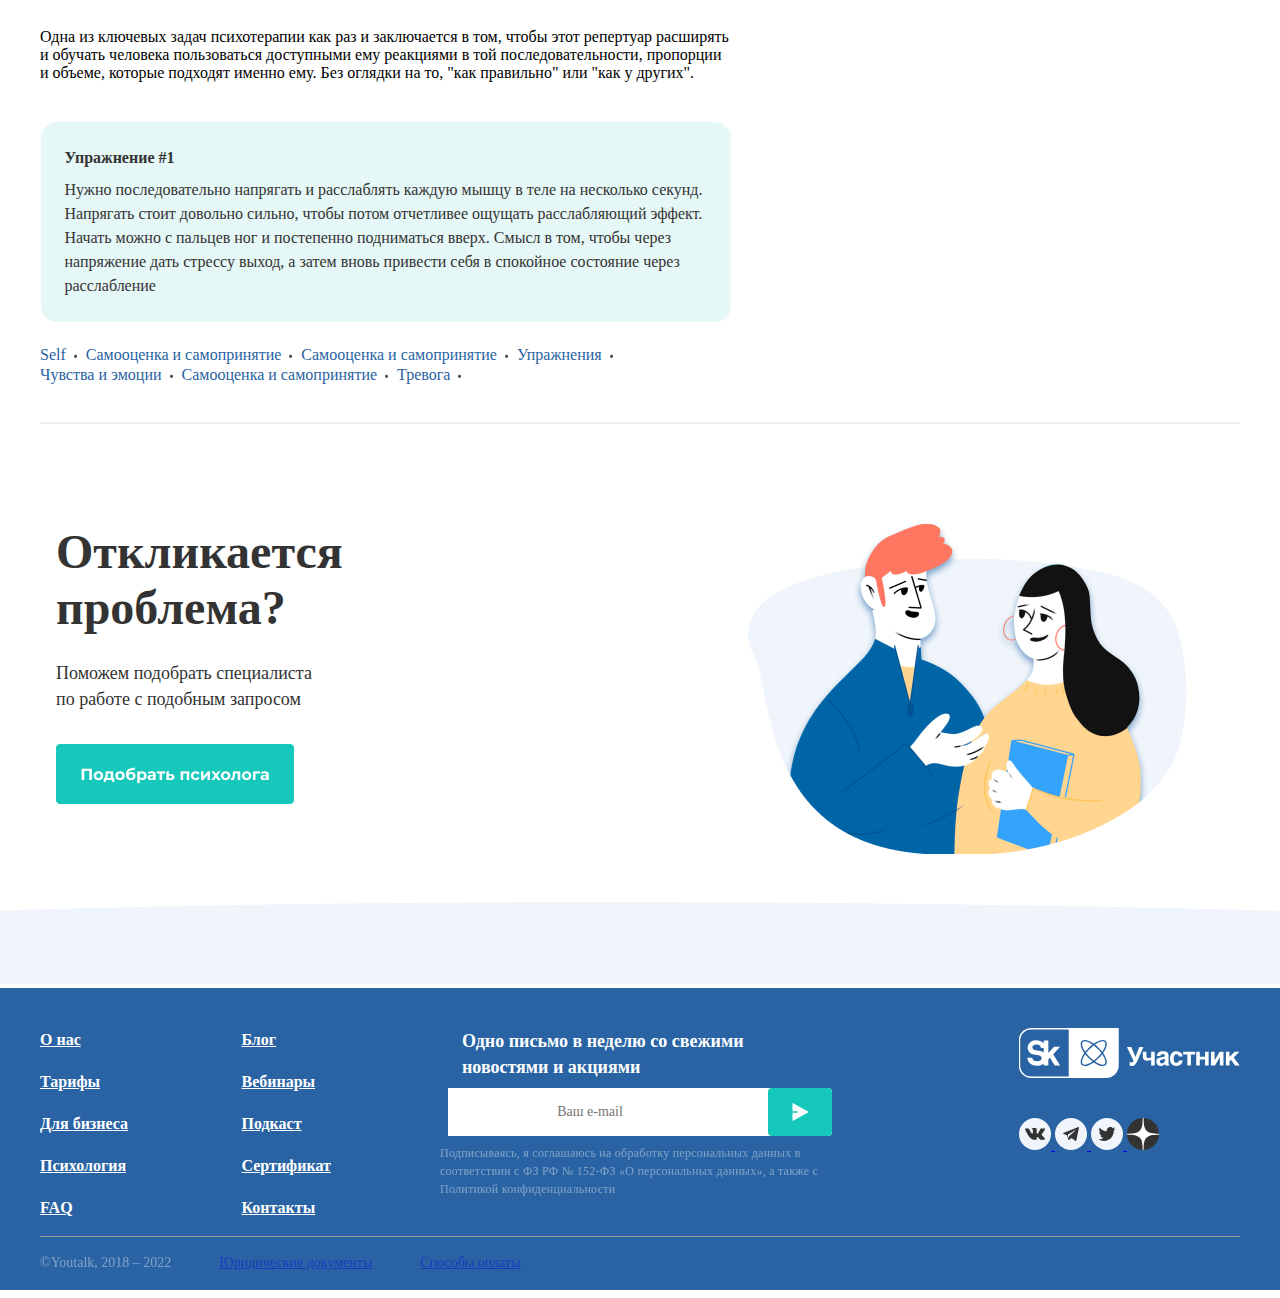
==== commit f5d29c0d: "adaptive design Ipad Pro 12.9 page 1" ====
--- a/index2.html
+++ b/index2.html
@@ -372,28 +372,44 @@
                     </div>
                 </div>
             </div>
+            <div>
+                <svg class="main-blu-line" xmlns="http://www.w3.org/2000/svg" width="1440" height="82" viewBox="0 0 1440 82" fill="none">
+                    <path d="M0 11.2432C0 11.2432 263 0 688 0C1113 0 1440 11.2432 1440 11.2432V672C1440 672 1381 672 942 672C503 672 0 672 0 672V11.2432Z" fill="#EFF5FB"/>
+                    <path d="M0 11.2432C0 11.2432 263 0 688 0C1113 0 1440 11.2432 1440 11.2432V672C1440 672 1381 672 942 672C503 672 0 672 0 672V11.2432Z" fill="url(#paint0_linear_4492_1367)"/>
+                    <defs>
+                      <linearGradient id="paint0_linear_4492_1367" x1="720" y1="281.899" x2="720" y2="472.216" gradientUnits="userSpaceOnUse">
+                        <stop stop-color="white" stop-opacity="0"/>
+                        <stop offset="1" stop-color="white"/>
+                      </linearGradient>
+                    </defs>
+                </svg>
+            </div>
         </div>
     </main>
     <footer>
         <div class="main-footer">
             <nav class="footer">
                 <div class="menu-footer">
-                    <a href="#about">О нас</a>
-                    <a href="#rates">Тарифы</a>
-                    <a href="#business">Для бизнеса</a>
-                    <a href="#psychologists">Психология</a>
-                    <a href="#FAQ">FAQ</a>
-                    <a href="#blog">Блог</a>
-                    <a href="#webinars">Вебинары</a>
-                    <a href="#podcast">Подкаст</a>
-                    <a href="#certificate">Сертификат</a>
-                    <a href="#contacts">Контакты</a>    
+                    <div class="menu-footer-blog-about">
+                        <a class="menu-footer-txt" href="#about">О нас</a>
+                        <a class="menu-footer-txt" href="#rates">Тарифы</a>
+                        <a class="menu-footer-txt" href="#business">Для бизнеса</a>
+                        <a class="menu-footer-txt" href="#psychologists">Психология</a>
+                        <a class="menu-footer-txt" href="#FAQ">FAQ</a>
+                    </div>
+                    <div class="menu-footer-blog-info">
+                        <a class="menu-footer-txt" href="#blog">Блог</a>
+                        <a class="menu-footer-txt" href="#webinars">Вебинары</a>
+                        <a class="menu-footer-txt" href="#podcast">Подкаст</a>
+                        <a class="menu-footer-txt" href="#certificate">Сертификат</a>
+                        <a class="menu-footer-txt" href="#contacts">Контакты</a>   
+                    </div> 
                 </div>
                 <div class="menu-footer-mail">
                     <h1 class="menu-footer-mail-text">Одно письмо в неделю со свежими новостями и акциями</h1>
                     <button class="menu-footer-mail-button">
                     <input class="mail-text" type="text" placeholder="Ваш e-mail">
-                    <img class="menu-mail" src="images/svg/Group (8).svg" width="24px" height="20px">
+                    <img class="menu-mail" src="images/svg/Group(8).svg" width="24px" height="20px">
                     </button>
                     <p class="footer-text">Подписываясь, я соглашаюсь на обработку персональных данных в соответствии с ФЗ РФ № 152-ФЗ «О персональных данных», а также с Политикой конфиденциальности</p>
                 </div>
--- a/css/style2.css
+++ b/css/style2.css
@@ -38,8 +38,7 @@
 }
 
 .nav-button {
-    display: inline-flex;
-    padding: 14px 20px;
+    display: flex;
     align-items: center;
     gap: 10px;
     border-radius: 4px;
@@ -50,14 +49,12 @@
 .nav_button_text {
     color: var(--main-03-b-2-a-5, #03B2A5);
     text-align: center;
-    /* desktop/ button2 */
     font-family: Montserrat sans-serif;
     font-size: 16px;
     font-style: normal;
     font-weight: 700;
     line-height: normal;
     max-width: 190px;
-    max-height: 20px;
 }
 
 .separate {
@@ -70,7 +67,7 @@
     display: flex;
     align-items: center;
     gap: 8px;
-    margin-left: 126px;
+    margin-left: 120px;
     margin-top: 16px;
 }
 
@@ -97,13 +94,6 @@
     align-items: center;
     gap: 4px;
 }
-
-/* .main-nav-basic-line {
-    display: inline-flex;
-    margin-bottom: 30px;
-    margin-left: 126px;
-    margin-top: 16px;
-} */
 
 .main_basic_page {
     display: flex;
@@ -116,7 +106,7 @@
 
 main {
     display: grid;
-    grid-template-columns: 1fr 300px;
+    grid-template-columns: 900px 300px;
     grid-template-rows: 1fr;
     padding-left: 120px;
     padding-right: 120px;
@@ -991,7 +981,7 @@
 
 .main-underline-txt-picture-point {
     display: flex;
-    margin-left: 650px;
+    margin-right: -650px;
 }
 
 .main-underline-text {
@@ -1085,6 +1075,11 @@
     padding-left: 65px;
 }
 
+.main-blu-line {
+    width: 1440px;
+    margin-left: -120px;
+}
+
 .main-footer { 
     box-sizing: border-box;
     background-color: #2963A3;
@@ -1095,18 +1090,38 @@
 
 .footer { 
     display: grid;
-    grid-template-columns: 1fr 1fr 1fr;
+    grid-template-columns: repeat(3, 1fr);
     max-width: 1200px;
     height: auto;
 }
 
 .menu-footer {
-    /* display: flex; */
-    /* flex: 1; */
-    /* gap: 16px; */
     display: grid;
-    grid-template-columns: 164px 164px;
-    text-decoration: #FFF;
+    grid-template-columns: 1fr 1fr;
+    grid-template-rows: 1fr;
+    max-width: 310px;
+    max-height: 184px;
+    gap: 93px;
+}
+
+.menu-footer-blog-about {
+    display: flex;
+    flex-direction: column;
+    gap: 18px;
+    max-width: 111px;
+    max-height: auto;
+}
+
+.menu-footer-blog-info {
+    display: flex;
+    flex-direction: column;
+    gap: 18px;
+    max-width: 106px;
+    max-height: auto;
+}
+
+.menu-footer-txt {
+    color: #FFF;
     font-family: Montserrat sans-serif;
     font-size: 16px;
     font-style: normal;
@@ -1115,18 +1130,14 @@
 }
 
 .menu-footer-mail { 
-    /* display: flex; */
-    /* justify-content: center; */
-    /* flex-direction: column; */
-    display: grid;
-    box-sizing: border-box;
+    display: flex;
+    flex-direction: column;
     align-items: center;
     gap: 8px;
 }
 
 .menu-footer-mail-text {
     color: #FFF;
-    /* H4 18:26 */
     font-family: Montserrat sans-serif;
     font-size: 18px;
     font-style: normal;
@@ -1144,7 +1155,6 @@
     border: 0px solid rgba(157, 157, 157, 0.20);
     background: #FFF;
     max-width: 384px;
-    /* height: 48px; */
     padding: 0px;
 }
 .mail-text {    
@@ -1163,7 +1173,7 @@
 }
 
 .menu-mail {
-    display: inline-flex;
+    display: flex;
     justify-content: end;
     padding: 14px 20px;
     align-items: center;
@@ -1171,15 +1181,15 @@
     flex-shrink: 0;
     border-radius: 4px;
     background: #16C8BB;
+    max-width: 24px;
+    max-height: 20px;
 }
 
 .footer-text {
     color: #FFF;
-    font-family: Montserrat sans-serif;
     font-size: 12px;
-    font-style: normal;
     font-weight: 400;
-    line-height: 18px; /* 150% */
+    line-height: 18px;
     letter-spacing: 0.25px;
     opacity: 0.4;
     max-width: 486px;
@@ -1187,12 +1197,26 @@
     margin: 0px;
 }
 
+.social-footer-SK {
+    display: flex;
+    max-width: 221px;
+    max-height: 50px;  
+}
+
+.social-footer-networks {
+    display: flex;
+    align-items: flex-start;
+    gap: 16px;
+}
+
 .social-footer {
-    display: flex;
-    /* justify-content: flex-end; */
-    flex-direction: column;
-    align-items: end;
+    display: grid;
+    grid-template-columns: 1fr;
+    grid-template-rows: 1fr 1fr;
     gap: 40px;
+    max-width: 221px;
+    max-height: 122px;
+    justify-self: flex-end;
 }
 
 .footer-line {
@@ -1213,9 +1237,7 @@
     color: #FFFFFF;
     padding-right: 48px;
     opacity: 0.4;
-    font-family: Montserrat sans-serif;
     font-size: 14px;
-    font-style: normal;
     font-weight: 400;
     line-height: 20px;
 }
@@ -1225,9 +1247,7 @@
     color: #FFFFFF;
     padding-right: 48px;
     opacity: 0.4;
-    font-family: Montserrat sans-serif;
     font-size: 14px;
-    font-style: normal;
     font-weight: 400;
     line-height: 20px;
 }
@@ -1236,9 +1256,7 @@
     display: flex;
     color: #FFFFFF;
     opacity: 0.4;
-    font-family: Montserrat sans-serif;
     font-size: 14px;
-    font-style: normal;
     font-weight: 400;
     line-height: 20px;
 }
@@ -1247,4 +1265,50 @@
     body {
         max-width: 1024px;
     }
+
+    .main-nav {
+        gap: 20px;
+        justify-content: flex-start;
+        margin-left: 32px;
+        margin-right: 32px;
+    }
+
+    .main-nav-logo-links {
+        gap: 32px;
+    }
+
+    .nav_menu {
+        gap: 16px;
+    }
+
+    .nav-button-text {
+        margin-left: 0px;        
+    }
+
+    .main-footer {
+        max-width: 1024px;
+        padding: 40px 26px 78px 38px;
+    }
+
+    .menu-footer {
+        margin: 0px 20px 20px 20px;
+        gap: 30px;
+    }
+
+    .menu-footer-mail {
+        max-width: 450px;
+    }
+
+    .menu-footer-mail input {
+        max-width: 200px;
+    }
+
+    .footer-text {
+        max-width: 450px;
+    }
+
+    .social-footer {
+    max-width: 300px;
+    margin-right: 10px;
+    }
 }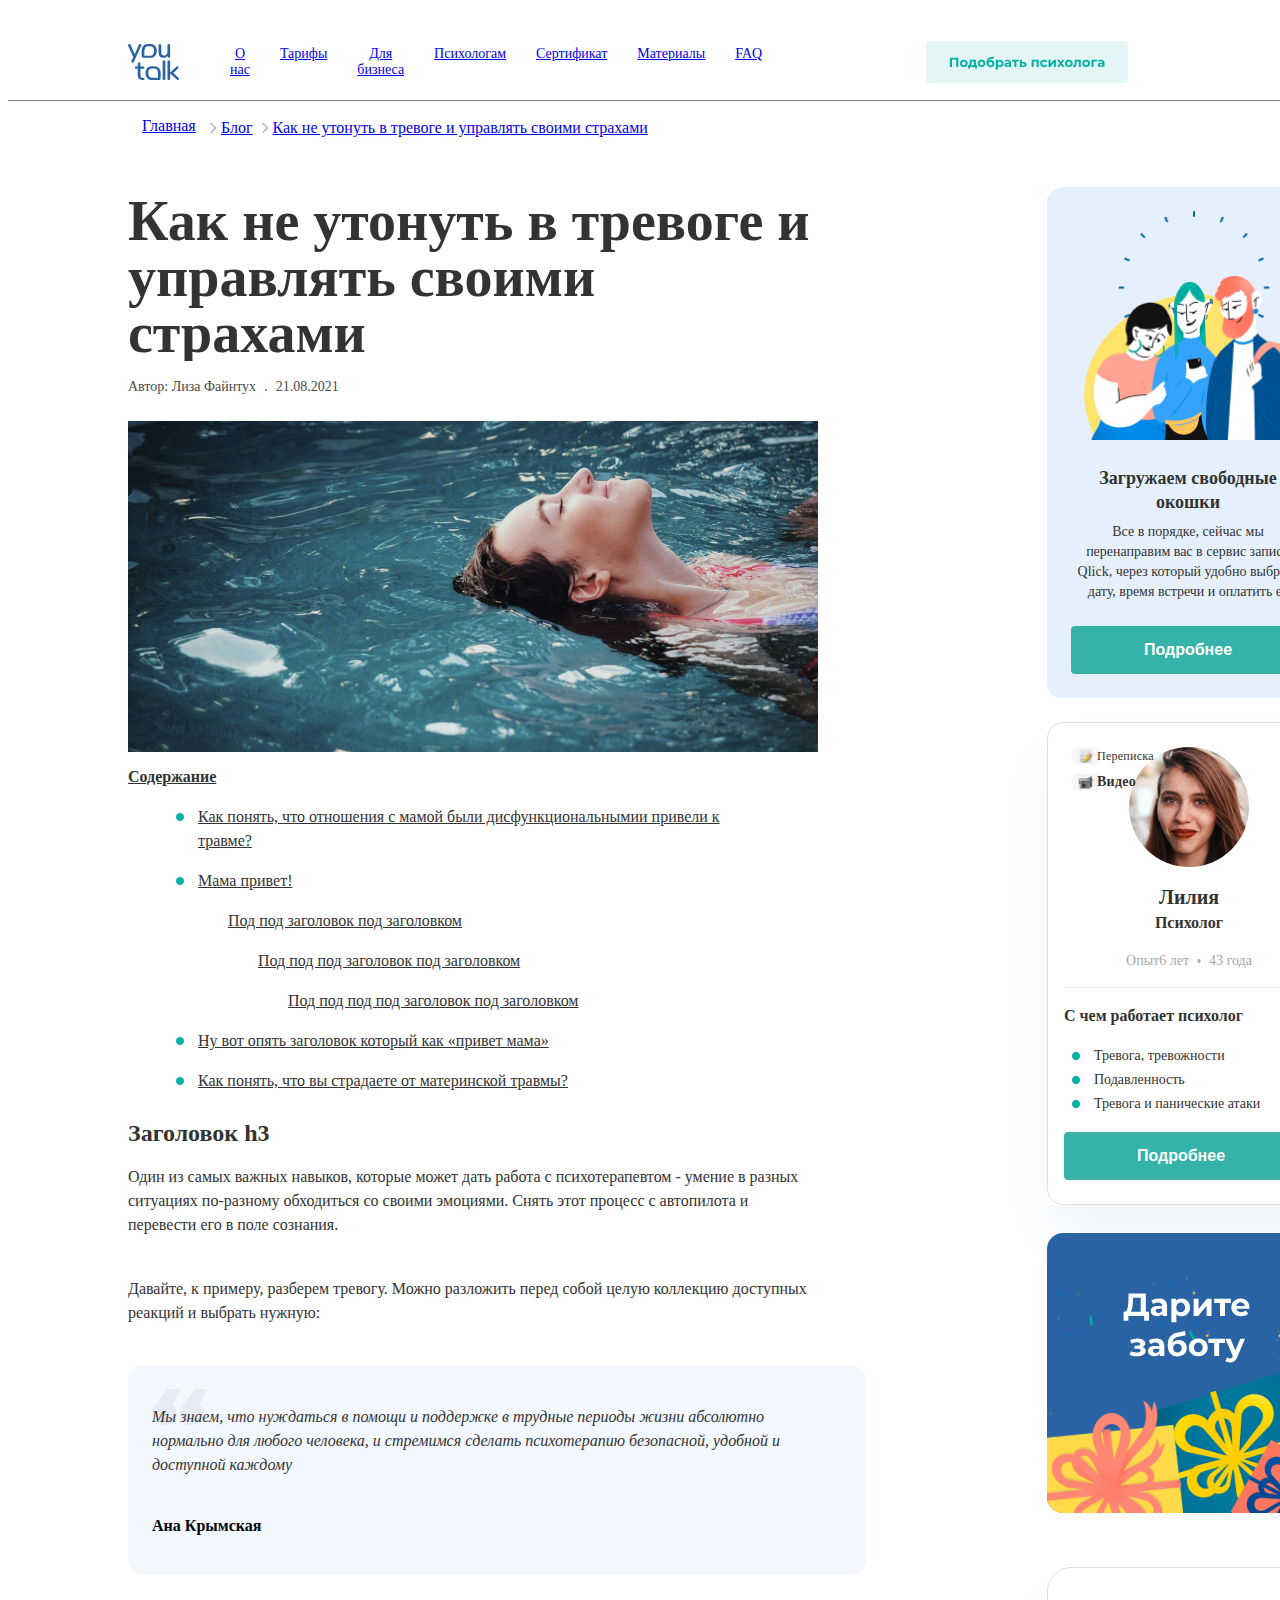
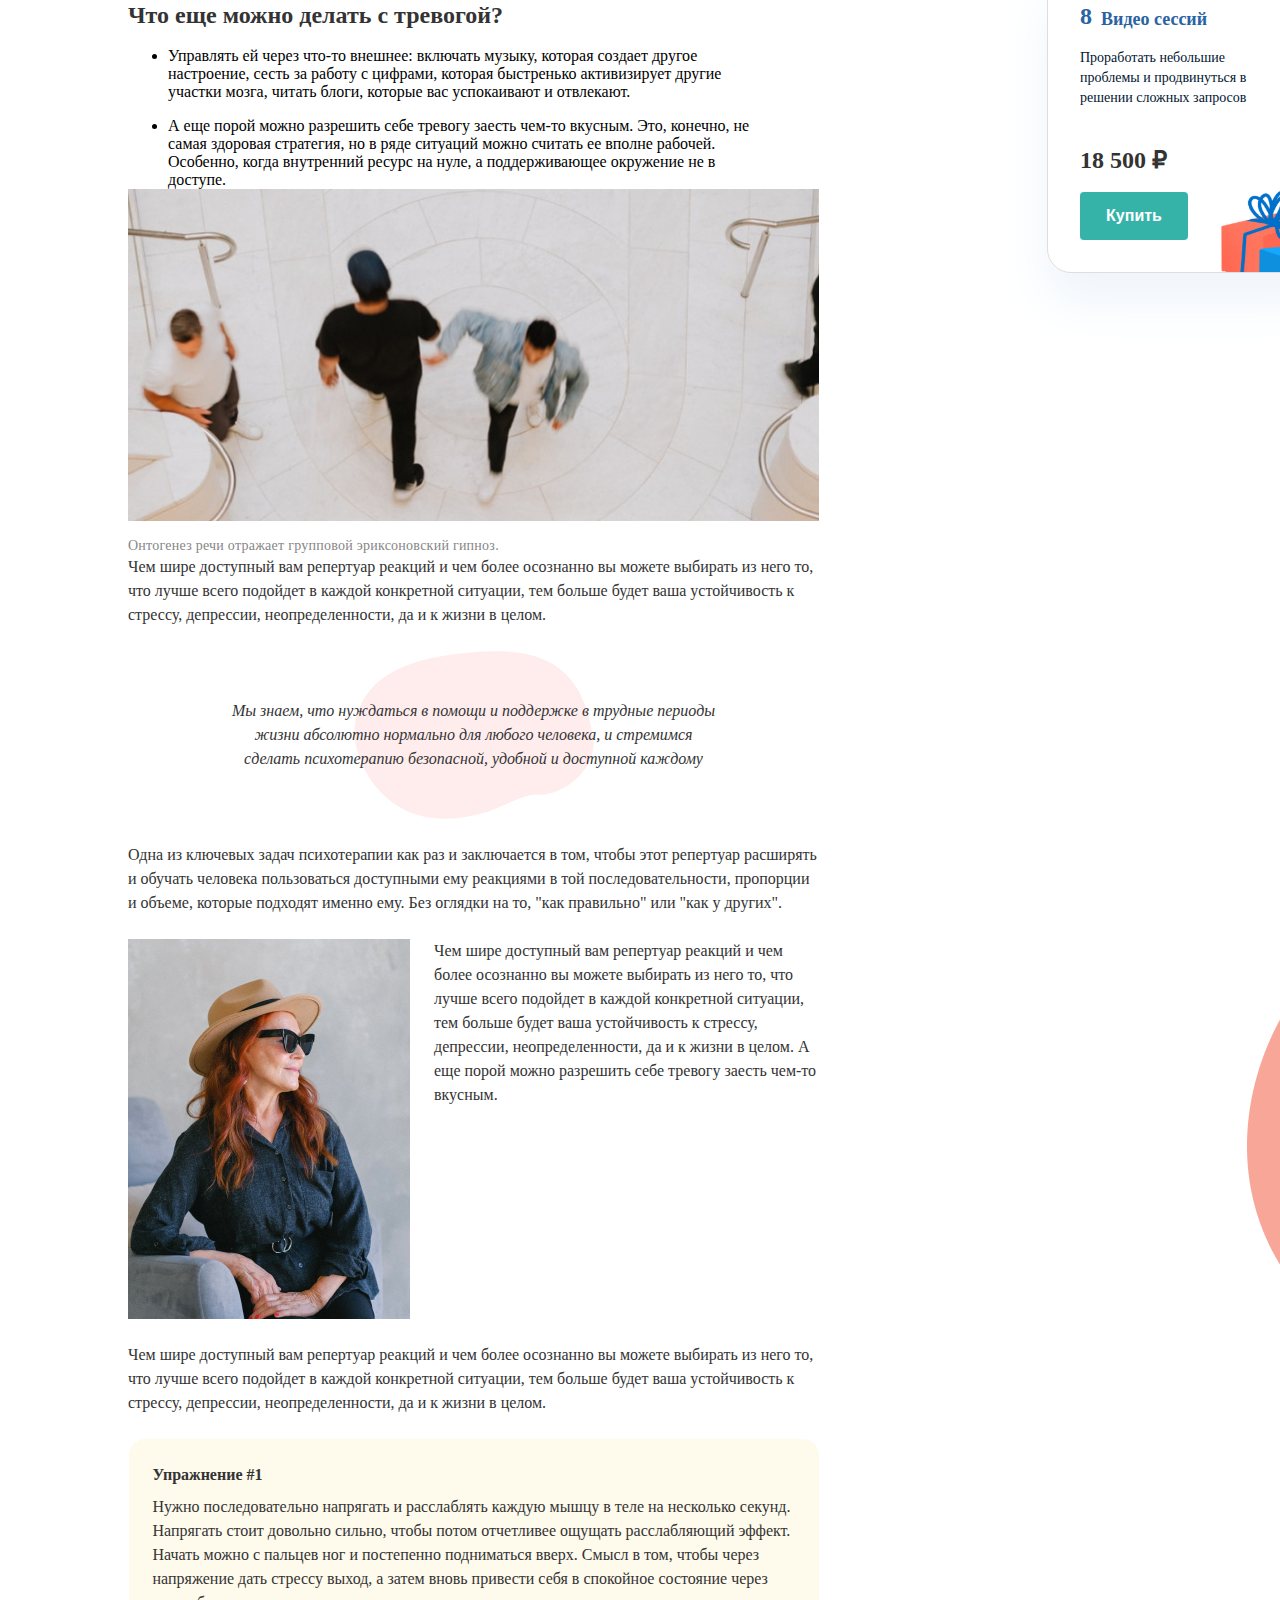
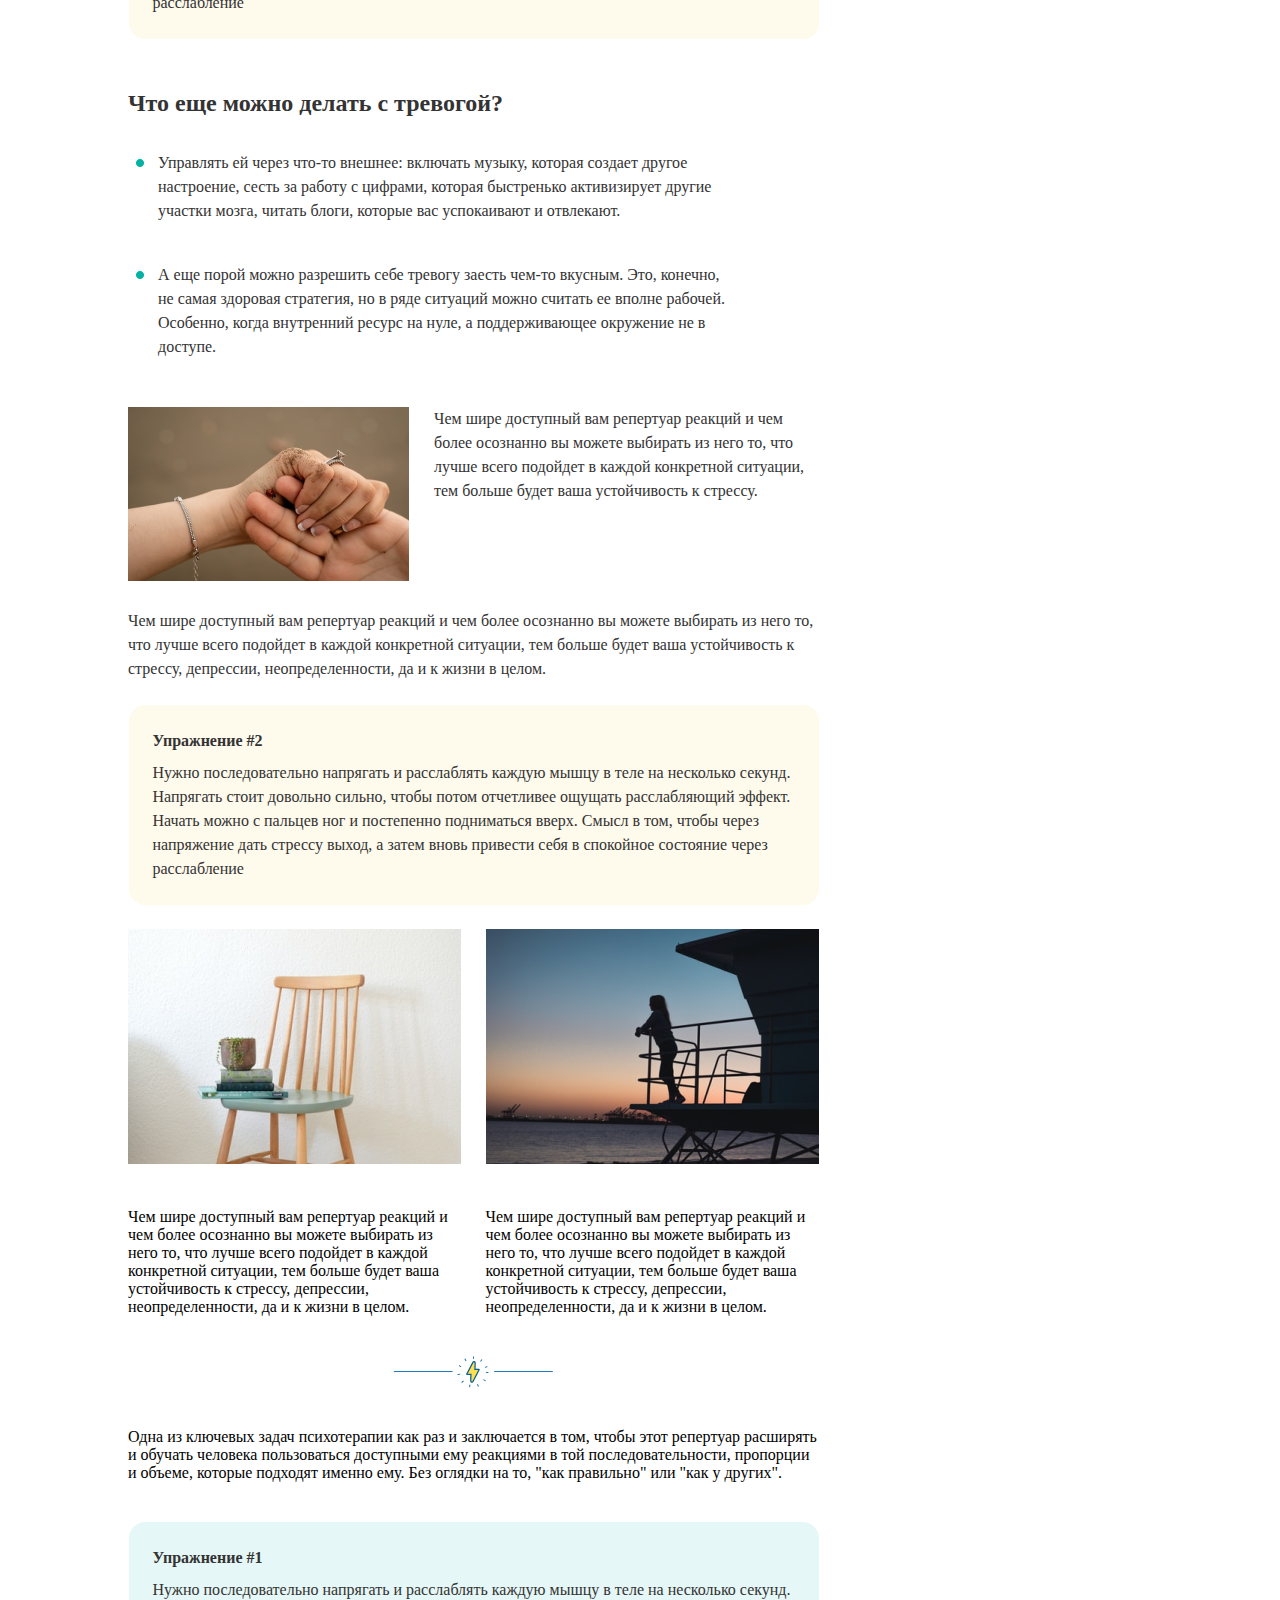
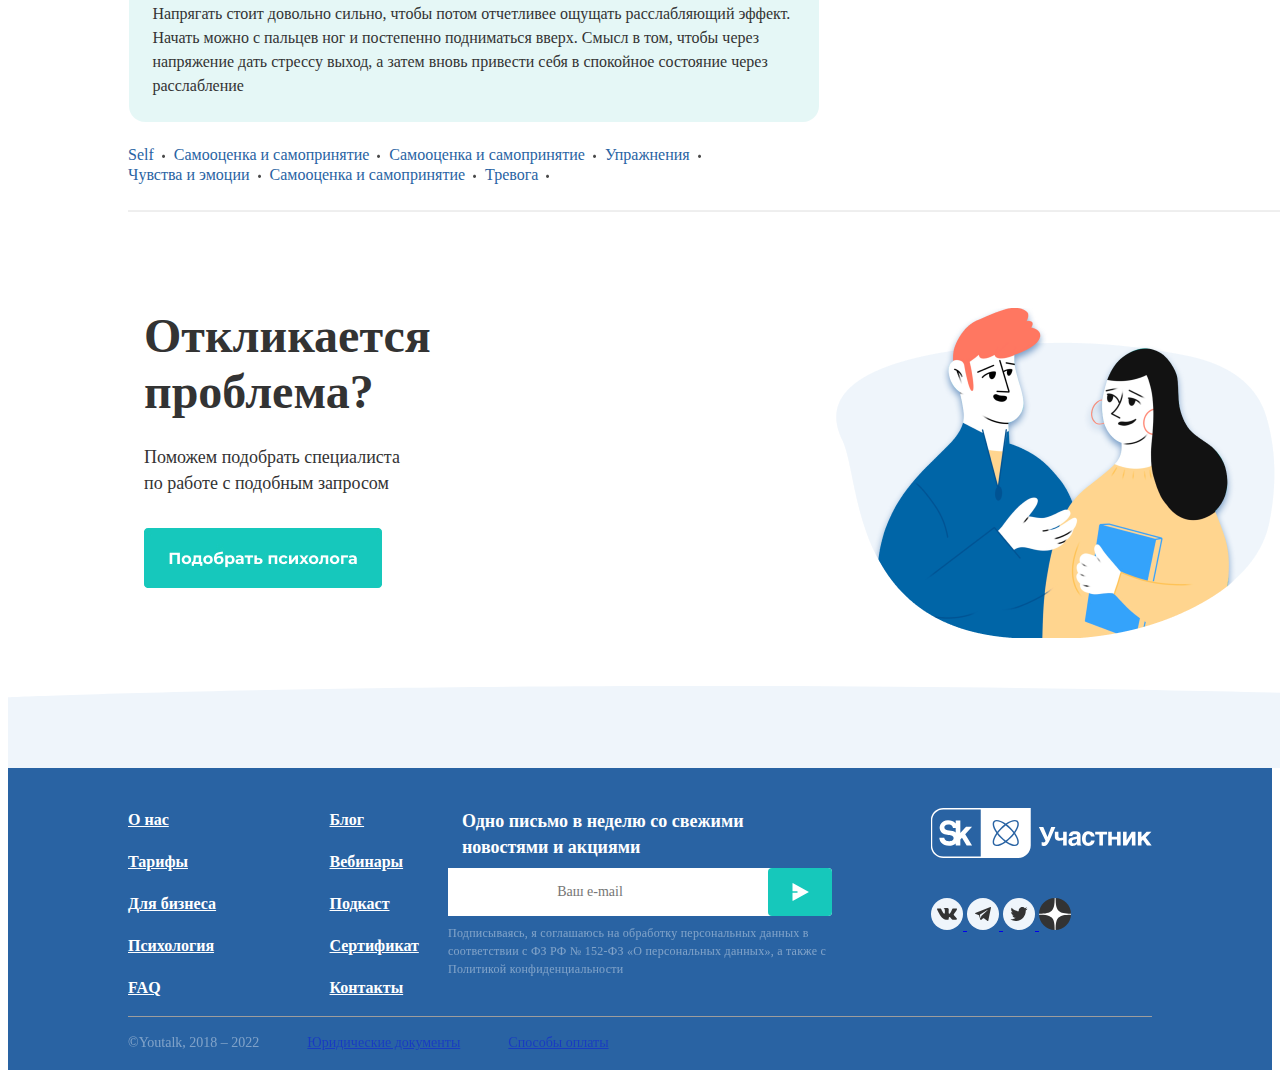
==== commit 91df09ec: "adaptive design" ====
--- a/index2.html
+++ b/index2.html
@@ -9,25 +9,32 @@
 <body>
     <header>
         <nav class="main-nav">
-            <img class="logo" src="images/svg/logo.svg" alt="Лого">
-            <ul class="nav_menu">
-                <a class="menu-item" href="#about">О нас</a>
-                <a class="menu-item" href="#rates">Тарифы</a>
-                <a class="menu-item" href="#business">Для бизнеса</a>
-                <a class="menu-item" href="#psychologists">Психологам</a>
-                <a class="menu-item" href="#certificate">Сертификат</a>
-                <a class="menu-item" href="#materials">Материалы</a>
-                <a class="menu-item" href="#FAQ">FAQ</a>
-            </ul>
+            <div class="main-nav-logo-links">
+                <img class="logo" src="images/svg/logo.svg" alt="Лого">
+                <ul class="nav_menu">
+                    <a class="menu-item" href="#about">О нас</a>
+                    <a class="menu-item" href="#rates">Тарифы</a>
+                    <a class="menu-item" href="#business">Для бизнеса</a>
+                    <a class="menu-item" href="#psychologists">Психологам</a>
+                    <a class="menu-item" href="#certificate">Сертификат</a>
+                    <a class="menu-item" href="#materials">Материалы</a>
+                    <a class="menu-item" href="#FAQ">FAQ</a>
+                </ul>
+            </div>
             <div class="nav-button-text">
                 <button class="nav-button">
                     <img class="nav_button_text" src="images/svg/button.svg" aria-placeholder="Подобрать психолога">
                 </button>
             </div>
+            <div class="nav-mobile-menu">
+                <div class="bar"></div>
+                <div class="bar"></div>
+                <div class="bar"></div>
+            </div>
         </nav>
     </header>
     <div class="separate"></div>
-    <div class="main-nav">
+    <div class="main-nav-page">
         <div class="main-nav-basic-page">
             <div class="main_basic_page">
                 <a href="https://youtalk.ru/">
@@ -60,109 +67,104 @@
     </div>
     <main>
         <div class="sidebar-container">
-            <div class="sidebar-main-container">
-                <div class="sidebar-main">
-                    <div class="sidebar-main-images">
-                        <img class="sidebar-main-images-yellow" src="/images/png/Vector (43).png" alt="picture">
-                        <img class="sidebar-main-images-around" src="/images/png/Vector (23).png" alt="picture">
-                        <img class="sidebar-main-images-picture" src="/images/png/Image (12).png" alt="picture">
-                    </div>
-                    <div class="sidebar-main-container-text">
-                        <h1 class="sidebar-main-text-h1">Загружаем свободные окошки</h1>
-                        <p class="sidebar-main-text-p">Все в порядке, сейчас мы перенаправим вас в сервис записи Qlick, через который удобно выбрать дату,  время встречи и оплатить её</p>
-                    </div>
-                    <div>
-                    <button class="sidebar-main-button">
-                        <img src="/images/png/Status=Normal, Type=Primary.png" alt="button">
-                    </button>
-                    </div>
-                </div>
-            </div>   
-            <div class="sidebar-container-Liliya">
-                <div class="sidebar-Liliya">
-                    <div class="sidebar-container-Liliy-image">    
-                        <div class="sidebar-container-Liliya-ellipse">
-                            <img class="liliya" src="/images/png/Rectangle(5).png" alt="foto">
-                            <img class="liliya" src="/images/png/Ellipse.png" alt="ellipse">
-                        </div>
-                    </div>
-                    <div class="sidebar-liliya-icon">
-                        <div class="sidebar-container-icon-chat">
-                            <img src="/images/svg/iconwrite.svg" alt="icon"><span>Переписка</span>
-                        </div>
-                        <div class="sidebar-container-icon-cam">
-                            <img src="/images/svg/iconcam.svg" alt="icon"><span>Видео</span>
-                        </div>
-                    </div>
-                    <div class="sidebar-container-Liliya-psychologist">
+            <div class="sidebar">
+                <div class="sidebar-main-container">
+                    <div class="sidebar-main">
+                        <div class="sidebar-main-images">
+                            <img class="sidebar-main-images-yellow" src="/images/png/Vector (43).png" alt="picture">
+                            <img class="sidebar-main-images-around" src="/images/png/Vector (23).png" alt="picture">
+                            <img class="sidebar-main-images-picture" src="/images/png/Image (12).png" alt="picture">
+                        </div>
+                        <div class="sidebar-main-container-text">
+                            <h1 class="sidebar-main-text-h1">Загружаем свободные окошки</h1>
+                            <p class="sidebar-main-text-p">Все в порядке, сейчас мы перенаправим вас в сервис записи Qlick, через который удобно выбрать дату,  время встречи и оплатить её</p>
+                        </div>
                         <div>
+                        <button class="sidebar-main-button">Подробнее</button>
+                        </div>
+                    </div>
+                </div>   
+                <div class="sidebar-container-Liliya">
+                    <div class="sidebar-Liliya">
+                        <div class="sidebar-container-Liliy-image">    
+                            <div class="sidebar-container-Liliya-ellipse">
+                                <img class="liliya" src="/images/png/Rectangle(5).png" alt="foto">
+                                <img class="liliya" src="/images/png/Ellipse.png" alt="ellipse">
+                            </div>
+                        </div>
+                        <div class="sidebar-liliya-icon">
+                            <div class="sidebar-container-icon-chat">
+                                <img src="/images/svg/iconwrite.svg" alt="icon"><span>Переписка</span>
+                            </div>
+                            <div class="sidebar-container-icon-cam">
+                                <img src="/images/svg/iconcam.svg" alt="icon"><span>Видео</span>
+                            </div>
+                        </div>
+                        <div class="sidebar-container-Liliya-psychologist">
                             <div>
-                                <p class="sidebar-text-name">Лилия</p>
-                                <p class="sidebar-text-prof">Психолог</p>
-                            </div>
-                        </div>
-                        <div class="sidebar-container-Liliya-additional-info">
-                            <div class="sidebar-container-Liliya-experience">
-                                <p class="sidebar-text-experience">Опыт6 лет</p>
-                                <img class="sidebar-experience-icon" src="/images/png/Ellipse (1).png" alt="Experience Icon">
-                                <p class="sidebar-text-age">43 года </p>
-                            </div>
-                            <div>
-                                <img class="sidebar-container-Liliya-vertical" src="/images/png/Auto Layout Vertical.png" alt="vertical">
-                            </div>
-                            <div class="sidebar-container-Liliya-services">
-                                <h2 class="article-content sidebar-container-Liliya-services"><strong>С чем работает психолог</strong></h2>
-                                <ul class="sidebar-container-Liliya-services">
-                                    <li class="sidebar-main-text-p green-bullet green-bullet-li">Тревога, тревожности</li>
-                                    <li class="sidebar-main-text-p green-bullet green-bullet-li">Подавленность</li>
-                                    <li class="sidebar-main-text-p green-bullet green-bullet-li">Тревога и панические атаки</li>
-                                </ul>
-                            </div>
-                            <div>
-                            <button class="sidebar-main-button">
-                                <img src="/images/png/Status=Normal, Type=Primary.png" alt="button">
-                            </button>
-                            </div>
-                        </div>
-                    </div>
-                </div>
-            </div>
-            <div class="sidebar-container-give-care">
-                <div class="sidebar-give-care">
-                    <div class="sidebar-main-give-care">
-                        <img src="/images/svg/givecare.svg" alt="Image">
-                    </div>
+                                <div>
+                                    <p class="sidebar-text-name">Лилия</p>
+                                    <p class="sidebar-text-prof">Психолог</p>
+                                </div>
+                            </div>
+                            <div class="sidebar-container-Liliya-additional-info">
+                                <div class="sidebar-container-Liliya-experience">
+                                    <p class="sidebar-text-experience">Опыт6 лет</p>
+                                    <img class="sidebar-experience-icon" src="/images/png/Ellipse (1).png" alt="Experience Icon">
+                                    <p class="sidebar-text-age">43 года </p>
+                                </div>
+                                <div>
+                                    <img class="sidebar-container-Liliya-vertical" src="/images/png/Auto Layout Vertical.png" alt="vertical">
+                                </div>
+                                <div class="sidebar-container-Liliya-services">
+                                    <h2 class="article-content sidebar-container-Liliya-services"><strong>С чем работает психолог</strong></h2>
+                                    <ul class="sidebar-container-Liliya-services">
+                                        <li class="sidebar-main-text-p green-bullet green-bullet-li">Тревога, тревожности</li>
+                                        <li class="sidebar-main-text-p green-bullet green-bullet-li">Подавленность</li>
+                                        <li class="sidebar-main-text-p green-bullet green-bullet-li sidebar-text-panic-atack green-bullet-1024">Тревога и панические атаки</li>
+                                    </ul>
+                                </div>
+                                <div class="sidebar-Liliya-button">
+                                <button class="sidebar-main-button">Подробнее</button>
+                                </div>
+                            </div>
+                        </div>
+                    </div>
+                </div>
+                <div class="sidebar-container-give-care">
                     <div class="sidebar-give-care">
-                        <img class="sidebar-give-care-txt" src="/images/svg/Даритезаботу.svg" alt="Image">
-                        <img class="sidebar-give-care-image" src="/images/svg/give.svg" alt="Image">
-                    </div>
-                </div>
-            </div> 
-            <div class="sidebar-container-eight-video">
-                <div class="sidebar-container-main-video">
-                    <img class="sidebar-container-video" src="/images/svg/Rectangle.svg" alt="Image">
-                    <img class="sidebar-container-video-icon" src="/images/svg/MaskGroup.svg" alt="">
-                </div>
-                <div class="sidebar-container-main-video-txt">
-                    <div class="sidebar-container-video-txt">
-                        <h3 class="sidebar-container-video-txt-h3"><span>8</span></h3>
-                        <h4 class="sidebar-container-video-txt-h4"><span>Видео сессий</span></h4>
-                    </div>
-                    <div class="sidebar-container-video-txt">
-                        <p class="sidebar-container-video-txt-p"><span>Проработать небольшие проблемы и продвинуться в решении сложных запросов</span></p>
-                    </div>
-                    <div class="sidebar-container-video-txt">    
-                        <p class="sidebar-container-video-txt-price"><span>18 500 ₽</span></p>
-                    </div>
-                    <div class="sidebar-container-video-button">
-                        <button class="sidebar-container-video-button">
-                            <img src="/images/png/Status=Normal, Type=Primary (1).png" alt="button">
-                        </button>
-                    </div>
-                </div>
-            </div>  
-            <div>
-                <img class="sidebar-container-point" src="/images/png/Vectorsidebar.png" alt="Icon">
+                        <div class="sidebar-main-give-care">
+                            <img src="/images/svg/givecare.svg" alt="Image">
+                        </div>
+                        <div class="sidebar-give-care">
+                            <img class="sidebar-give-care-txt" src="/images/svg/Даритезаботу.svg" alt="Image">
+                            <img class="sidebar-give-care-image" src="/images/svg/give.svg" alt="Image">
+                        </div>
+                    </div>
+                </div> 
+                <div class="sidebar-container-eight-video">
+                    <div class="sidebar-container-main-video">
+                        <img class="sidebar-container-video-icon" src="/images/svg/MaskGroup.svg" alt="">
+                    </div>
+                    <div class="sidebar-container-main-video-txt">
+                        <div class="sidebar-container-video-txt">
+                            <h3 class="sidebar-container-video-txt-h3"><span>8</span></h3>
+                            <h4 class="sidebar-container-video-txt-h4"><span>Видео сессий</span></h4>
+                        </div>
+                        <div class="sidebar-container-video-txt">
+                            <p class="sidebar-container-video-txt-p"><span>Проработать небольшие проблемы и продвинуться в решении сложных запросов</span></p>
+                        </div>
+                        <div class="sidebar-container-video-txt">    
+                            <p class="sidebar-container-video-txt-price"><span>18 500 ₽</span></p>
+                        </div>
+                        <div>
+                            <button class="sidebar-container-video-button">Купить</button>
+                        </div>
+                    </div>
+                </div>  
+                <div>
+                    <img class="sidebar-container-point" src="/images/png/Vectorsidebar.png" alt="Icon">
+                </div>
             </div>
         </div>
         <div class="article-container">            
@@ -188,14 +190,14 @@
                                     <li class="no-bullet padding-left-60">Под под заголовок под заголовком</li>
                                     <li class="no-bullet padding-left-90">Под под под заголовок под заголовком</li>
                                     <li class="no-bullet padding-left-120">Под под под под заголовок под заголовком</li>
-                                    <li class="green-bullet-li ">Ну вот опять заголовок который как «привет мама»</li>
-                                    <li class="green-bullet-li ">Как понять, что вы страдаете от материнской травмы?</li>
+                                    <li class="green-bullet-li">Ну вот опять заголовок который как «привет мама»</li>
+                                    <li class="green-bullet-li">Как понять, что вы страдаете от материнской травмы?</li>
                                 </ul>
                         </div>
                     </div>
                 </div>
                 <div class="article-title-h3">
-                    <h3>Заголовок h3</h3>
+                    <h3 class="article-h3">Заголовок h3</h3>
                     <p class="article-title-h3-text">Один из самых важных навыков, которые может дать работа с психотерапевтом - умение в разных ситуациях по-разному обходиться со своими эмоциями.  Снять этот процесс с автопилота и перевести его в поле сознания.</p>
                     <p class="article-title-h3-text">Давайте, к примеру, разберем тревогу. Можно разложить перед собой целую коллекцию доступных реакций и выбрать нужную:</p>
                 </div>
@@ -207,10 +209,10 @@
                 </div>
                 <div class="article-text">
                     <h4 class="article-text-title-anxiety">Что еще можно делать с тревогой?</h4>                   
-                    <ul class="article-text-anxiety green-bullet">
-                        <li class="green-bullet-li">Управлять ей через что-то внешнее: включать музыку, которая создает другое настроение, сесть за работу с цифрами, которая быстренько активизирует другие участки мозга, читать блоги, которые вас успокаивают и отвлекают.</li>
-                        <li class="green-bullet-li">А еще порой можно разрешить себе тревогу заесть чем-то вкусным. Это, конечно, не самая здоровая стратегия, но в ряде ситуаций можно считать ее вполне рабочей. Особенно, когда внутренний ресурс на нуле, а поддерживающее окружение не в доступе.</li>
-                    </ul>
+                        <ul class="article-text">
+                            <li>Управлять ей через что-то внешнее: включать музыку, которая создает другое настроение, сесть за работу с цифрами, которая быстренько активизирует другие участки мозга, читать блоги, которые вас успокаивают и отвлекают.</li>
+                            <li>А еще порой можно разрешить себе тревогу заесть чем-то вкусным. Это, конечно, не самая здоровая стратегия, но в ряде ситуаций можно считать ее вполне рабочей. Особенно, когда внутренний ресурс на нуле, а поддерживающее окружение не в доступе.</li>
+                        </ul>
                 </div>
                 <div class="image-above">
                     <img class="image-above" src="/images/png/Rectangle.png" alt="Image"">
@@ -255,8 +257,8 @@
                         </ul>
                 </div>
                 <div class="big-article-image-woman-text">
-                    <div class="big-article-image-woman">
-                        <img src="/images/png/Rectangle (2).png" alt="Image">
+                    <div>
+                        <img class="big-article-image-woman" src="/images/png/Rectangle (2).png" alt="Image">
                     </div>
                     <div>
                         <p class="big-article-text-addition">Чем шире доступный вам репертуар реакций и чем более осознанно вы можете выбирать из него то, что лучше всего подойдет в каждой конкретной ситуации, тем больше будет ваша устойчивость к стрессу.</p>
--- a/css/style2.css
+++ b/css/style2.css
@@ -1,16 +1,23 @@
 
 body {
     justify-content: center;
-    display: grid;
+    display: flex;
+    flex-direction: column;
+}
+
+.main-nav {
+    display: flex;
+    align-items: center;
+    margin-left: 120px;
+    margin-top: 16px;
+    margin-right: 120px;
+    justify-content: space-between; 
+    gap: 164px;
 }
 
 .logo {
-    margin-right: 51px;
-    /* margin-left: 120px; */
     margin-top: 20px;
     margin-bottom: 20px;
-    max-width: 51px;
-    max-height: 36px;
 }
 
 .nav_menu {
@@ -25,16 +32,14 @@
     padding: 0px;
     margin: 0;
     align-self: center;
-}
-
-.menu-item {
-    margin-right: 30px;
+    gap: 30px;
+    display: flex;
 }
 
 .nav-button-text {
     display: flex;
     justify-content: flex-end;
-    margin: 14px 120px;
+    /* margin: 14px 120px; */
 }
 
 .nav-button {
@@ -63,12 +68,23 @@
     height: 1px;
 }
 
-.main-nav {
+.main-nav-page {
     display: flex;
     align-items: center;
-    gap: 8px;
-    margin-left: 120px;
+    margin-left: 126px;
     margin-top: 16px;
+    margin-right: 120px;
+    width: 1200px;
+}
+
+.main-nav-logo-links {
+    display: flex;
+    gap: 51px;
+}
+
+.logo {
+    margin-top: 20px;
+    margin-bottom: 20px;
 }
 
 .main-nav-basic-page {
@@ -106,7 +122,7 @@
 
 main {
     display: grid;
-    grid-template-columns: 900px 300px;
+    grid-template-columns: 691px 509px;
     grid-template-rows: 1fr;
     padding-left: 120px;
     padding-right: 120px;
@@ -116,13 +132,15 @@
 .sidebar-container {
     display: flex;
     flex-direction: column;
-    gap: 20px;
+    /* gap: 20px; */
+    margin-left: 228px;
 }
 
 .sidebar-main-container {
     grid-column: 2;
     grid-row: 1;
     margin-top: 48px;
+    margin-bottom: 24px;
 }
 
 .sidebar-main {
@@ -222,16 +240,32 @@
 }
 
 .sidebar-main-button {
-    border: 0px;
+    display: flex;
+    background: var(--primary-400, #35B3A9);
+    border-radius: 4px;
+    padding: 12px 16px;
+    justify-content: center;
+    align-items: center;
+    gap: 8px;
+    align-self: stretch;
+    color: #FFF;
+    text-align: center;
+    font-size: 16px;
+    font-style: normal;
+    font-weight: 700;
+    line-height: 24px; 
+    width: 234px;
+    height: auto;
+    border: 0;
 }
 
 .sidebar-container-Liliya {
     width: 282px;
-    height: 481px;
+    /* height: 481px; */
     flex-shrink: 0;
     box-shadow: 0px 30px 50px 0px #EFF5FB;
     position: relative;
-    
+    margin-bottom: 28px;
 }
 
 .sidebar-Liliya {
@@ -258,8 +292,6 @@
 .sidebar-container-Liliya-ellipse {
     width: 100%;
     height: 100%;
-    /* flex-shrink: 0; */
-    /* position: relative; */
     overflow: hidden;
 }
 
@@ -309,14 +341,14 @@
 
 .liliya {
     width: 100%;
-height: 100%;
+    height: 100%;
     object-fit: cover;
-clip-path: ellipse(50% 50%); /* Use ellipse clip-path to make it round */
+    clip-path: ellipse(50% 50%); /* Use ellipse clip-path to make it round */
 }
 
 .sidebar-container-Liliya-psychologist {
     display: flex;
-    width: 250px;
+    max-width: 250px;
     flex-direction: column;
     justify-content: center;
     gap: 16px;
@@ -397,7 +429,6 @@
     display: flex;
     flex-direction: column;
     align-items: flex-start;
-    gap: 8px;
     align-self: stretch;
     margin: 0px;
     padding: 0px;
@@ -408,6 +439,7 @@
     height: 292px;
     flex-shrink: 0;
     display: flex;
+    margin-bottom: 42px;
 }
 
 .sidebar-main-give-care {
@@ -418,13 +450,16 @@
     max-height: 292px;
 }
 
+.sidebar-main-give-care img{
+    width: 282px;
+    height: 280px;
+}
+
 .sidebar-give-care {
     display: flex;
     flex-direction: column;
     align-items: center;
-    padding: 12px 0px;
     position: absolute;
-    height: 100%;
 }
 
 .sidebar-give-care-txt {
@@ -438,15 +473,19 @@
 }
 
 .sidebar-container-eight-video {
-    align-self: center;
-    display: flex;
-    flex-direction: column;
+    display: flex;
     align-items: center;
-    justify-content: center;
+    justify-content: flex-start;
+    border-radius: 24px;
+    border: 1px solid #DEDEDE;
+    background: #FFF;
+    box-shadow: 0px 30px 50px 0px #EFF5FB;
+    width: 282px;
+    height: 304px;
+    flex-shrink: 0;
 }
 
 .sidebar-container-main-video {
-    position: relative;
     height: 304px;
 }
 
@@ -460,7 +499,6 @@
     width: 282px;
     height: 304px;
     flex-shrink: 0;
-    position: absolute;
     bottom: -19px;
     right: 50px;
 }
@@ -472,7 +510,7 @@
     align-items: flex-start;
     gap: 16px;
     position: absolute;
-    margin-top: 32px;
+    padding: 32px;
 }
 
 .sidebar-container-video-txt {
@@ -531,13 +569,20 @@
 .sidebar-container-video-button {
     display: flex;
     width: 108px;
-    height: 24px;
+    height: 48px;
     padding: 12px 16px;
     justify-content: center;
     align-items: center;
     gap: 8px;
     border-radius: 4px;
     background: var(--primary-400, #35B3A9);
+    border: 0;
+    color: #FFF;
+    text-align: center;
+    font-size: 16px;
+    font-style: normal;
+    font-weight: 700;
+    line-height: 24px;
 }
 
 .sidebar-container-point{
@@ -586,17 +631,23 @@
 }
 
 .blog-article-author {
-    margin-right: 8px;
+    padding-right: 8px;
+    margin: 0px;
 }
 
 .blog-article-point {
-    margin-right: 8px;
+    padding-right: 8px;
+    margin: 0px;
+}
+
+.blog-article-date {
+    margin: 0px;
 }
 
 .blog-article-image {
     display: flex;
-    max-width: 690px;
-    max-height: 331px;
+    width: 690px;
+    height: 331px;
 }
 
 .article-text {
@@ -604,9 +655,8 @@
     flex-direction: column;
     justify-content: flex-start;
     width: 588px;
-    /* height: 274px; */
     gap: 16px;
-
+    margin: 0px;
 }
 
 .article-content {
@@ -615,12 +665,12 @@
     font-size: 16px;
     font-style: normal;
     font-weight: 500;
-    line-height: 24px; /* 150% */
-    /* text-decoration-line: underline; */
+    line-height: 24px; 
+    margin-bottom: 16px;
 }
 
 .article-text-content {
-    display: flex;
+    display: grid;
     color: #333;
     font-family: Montserrat sans-serif;
     font-size: 16px;
@@ -629,10 +679,6 @@
     line-height: 24px; /* 150% */
     text-decoration-line: underline;
 }
-
-/* br { */
-    /* margin-left: 20px; Нижний отступ после <br> */
-/* } */
 
 .article-quote {
     border-radius: 16px;
@@ -664,26 +710,24 @@
 }
 
 .article-text-title {
-    display: flex;
+    display: grid;
+    grid-template-columns: 1fr;
+    grid-template-rows: 1fr;
     width: 690px;
-    flex-direction: column;
     align-items: flex-start;
     gap: 16px;   
 }
 
 .article-text-title-anxiety {
     color: var(--text-primary, #333);
-    /* H3 24:32 */
-font-family: Montserrat sans-serif;
-font-size: 24px;
-font-style: normal;
-font-weight: 700;
-line-height: 32px; /* 133.333% */
-/* padding-left: 30px; */
-margin-top: 24px;
-margin-bottom: 0px;
-padding: 0px;
-
+    font-family: Montserrat sans-serif;
+    font-size: 24px;
+    font-style: normal;
+    font-weight: 700;
+    line-height: 32px; 
+    margin-top: 24px;
+    margin-bottom: 0px;
+    padding: 0px;
 }
 
 .article-text-anxiety {
@@ -692,7 +736,7 @@
     font-size: 16px;
     font-style: normal;
     font-weight: 500;
-    line-height: 24px; /* 150% */
+    line-height: 24px; 
     gap: 16px;
     margin-bottom: 24px;
     padding: 0px;
@@ -701,24 +745,21 @@
 }
 
 .green-bullet {
-    list-style-type: none; /* Remove default bullets */
-}
-
-/* Target only direct <li> children of .green-bullet */
+    list-style-type: none; 
+}
+
 .green-bullet-li {
     background-image: url('../images/png/bullet.png');
     background-repeat: no-repeat;
-    background-size: 24px 24px; /* Set the size of the bullet image */
-    /* background-position: 0 center; Align the bullet vertically centered with the text */
-    padding-left: 30px; /* Space for the bullet image, adjust as needed */
-    /* margin-bottom: 5px;  */
-    margin: 0px;
-    line-height: 24px; /* Match the line-height with the bullet image height */
+    background-size: 24px 24px; 
+    padding-left: 30px;
+    margin: 0px;
+    line-height: 24px;
 }
 
 .no-bullet {
-    background-image: none; /* Remove the custom bullet */
-    padding-left: 30px; /* Match the padding of the other <li> elements */
+    background-image: none;
+    padding-left: 30px; 
 }
 
 .padding-left-60 {
@@ -738,17 +779,31 @@
     width: 690px;
     flex-direction: column;
     align-items: flex-start;
-    /* gap: 16px; */
-    margin-bottom: 40px;
+}
+
+.article-h3 {
+    margin: 0px;
+    padding-top: 24px;
+    padding-bottom: 16px;
+    color: var(--text-primary, #333);
+    font-size: 24px;
+    font-style: normal;
+    font-weight: 700;
+    line-height: 32px; 
 }
 
 .article-title-h3-text {
+    margin: 0px;
+}
+
+.article-title-h3-text {
     color: var(--text-primary, #333);
     font-family: Montserrat sans-serif;
     font-size: 16px;
     font-style: normal;
     font-weight: 500;
-    line-height: 24px; /* 150% */
+    line-height: 24px; 
+    padding-bottom: 40px;
 }
 
 .image-above {
@@ -786,9 +841,8 @@
     font-size: 16px;
     font-style: normal;
     font-weight: 500;
-    line-height: 24px; /* 150% */
+    line-height: 24px;
     width: 691px;
-    height: 96px;
     margin: 0px;
 }
 
@@ -843,9 +897,10 @@
     display: grid;
     grid-template-rows: 1fr;
     grid-template-columns: 1fr 1fr;
-}
-
-.big-article-image-woman img {
+    gap: 24px;
+}
+
+.big-article-image-woman {
     max-width: 282px;
     max-height: 380px;
 }
@@ -915,8 +970,8 @@
 }
 
 .article-text-images-both img {
-    max-width: 333px;
-    max-height: 235px;
+    width: 333px;
+    height: 235px;
 }
 .image-icon {
     display: flex;
@@ -970,13 +1025,11 @@
 }
 
 .text-line {
+    display: flex;
     stroke-width: 1px;
     stroke: #DEDEDE;
-    margin-left: 120px;
-    margin-right: 120px;
     margin-bottom: 72px;
-    width: 100%;
-    text-align: center;
+    align-self: flex-start;
 }
 
 .main-underline-txt-picture-point {
@@ -1078,6 +1131,7 @@
 .main-blu-line {
     width: 1440px;
     margin-left: -120px;
+    display: flex;
 }
 
 .main-footer { 
@@ -1262,8 +1316,187 @@
 }
 
 @media screen and (max-width: 1024px){
-    body {
-        max-width: 1024px;
+    .article-text-images-both img {
+        width: 345px;        
+    }
+
+    .separate {
+        width: 1024px;
+    }
+
+    .main-nav-page {
+        margin-left: 32px;
+    }
+
+    .menu-item {
+        margin-right: 16px;
+    }
+
+    .big-article-image-woman-text {
+        gap: 16px;
+    }
+
+    .sidebar-container {
+        margin-left: 24px;
+    }
+
+    .sidebar-main {
+        width: 182px;
+        height: 447px;
+        border-radius: 16px;
+    }
+
+    .sidebar-main-images-yellow {
+        max-width: 139px;
+        max-height: 141px;
+        padding-left: 10px;
+    }
+
+    .sidebar-main-images-around {
+        max-width: 107px;
+        max-height: 93px;
+        padding-top: 40px;
+        padding-left: 35px;
+    }
+
+    .sidebar-main-images-picture {
+        max-width: 181px;
+        max-height: 181px;
+        padding-top: 58px;
+    }
+    
+    .sidebar-main-container-text {
+        width: 182px;
+    }
+
+    .sidebar-container-Liliya-psychologist {
+        /* width: 174px; */
+    }
+
+    .sidebar-Liliya-button {
+        display: flex;
+        justify-content: center;
+    }
+
+    .sidebar-text-panic-atack {
+        line-height: 20px;
+    }
+
+    .green-bullet-1024 {
+        margin-top: 16px;
+    }
+
+    .sidebar-container-Liliya-vertical {
+        width: 174px;
+        height: -39px;
+    }
+
+    .sidebar-main-button {
+        width: 182px;
+        height: auto;
+    }
+
+    .sidebar-container-Liliya {
+        width: 174px;
+    }
+
+    .sidebar-Liliya {
+        width: 174px;
+        height: 482px;
+    }
+
+    .sidebar-container-give-care {
+        width: 222px;
+        height: 292px;
+        margin-bottom: 24px;
+    }
+
+    .sidebar-main-give-care {
+        width: 222px;
+        height: 280px;
+    }
+
+    .sidebar-give-care-image {
+        width: 222px;
+        top: 60px;
+    }
+
+    .sidebar-main-give-care img {
+        width: 222px;
+        height: 280px;
+    }
+
+    .sidebar-container-eight-video {
+        width: 222px;
+        height: 308px;
+    }
+
+    .sidebar-container-main-video-txt {
+        width: 174px;
+    }
+
+    .sidebar-container-video-icon {
+        width: 222px;
+        height: 308px;
+    }
+
+    .sidebar-container-point {
+        display: none;
+    }
+
+    .main-underline-txt-picture-point {
+        display: none;
+    }
+
+    .text-line {
+        display: none;
+    }
+
+    .main-blu-line {
+        display: none;
+    }
+
+    main {
+        grid-template-columns: 714px 486px;
+        width: 1024px;
+        padding-left: 32px;
+        padding-right: 32px;
+    }
+
+    .article-text .green-bullet-li:nth-child(2),
+    .padding-left-60:nth-child(3),
+    .padding-left-90:nth-child(4),
+    .padding-left-120:nth-child(5),
+    .article-text .green-bullet-li:nth-child(6) {
+        display: none;
+    }
+
+    .article-title-h3 {
+        width: 714px;
+    }
+
+    .article-quote {
+        width: 666px;
+    }
+
+    .image-above {
+        width: 714px;
+    }
+
+    .big-article-image {
+        width: 714px;
+    }
+
+    .big-article-text {
+        width: 714px;
+    }
+
+    .big-article-text-image {
+        width: 714px;
+    }
+
+    .big-article-text-addition {
+        width: 408px;
     }
 
     .main-nav {
@@ -1285,14 +1518,23 @@
         margin-left: 0px;        
     }
 
+    .blog-article-image {
+        width: 714px;
+    }
+
+    .article-exercise-text {
+        width: 666px;
+    }
+
     .main-footer {
         max-width: 1024px;
         padding: 40px 26px 78px 38px;
     }
 
     .menu-footer {
-        margin: 0px 20px 20px 20px;
         gap: 30px;
+        max-width: 247px;
+        max-height: 184px;
     }
 
     .menu-footer-mail {
@@ -1301,6 +1543,11 @@
 
     .menu-footer-mail input {
         max-width: 200px;
+    }
+
+    .footer {
+        max-width: 960px;
+        max-height: 184px;
     }
 
     .footer-text {
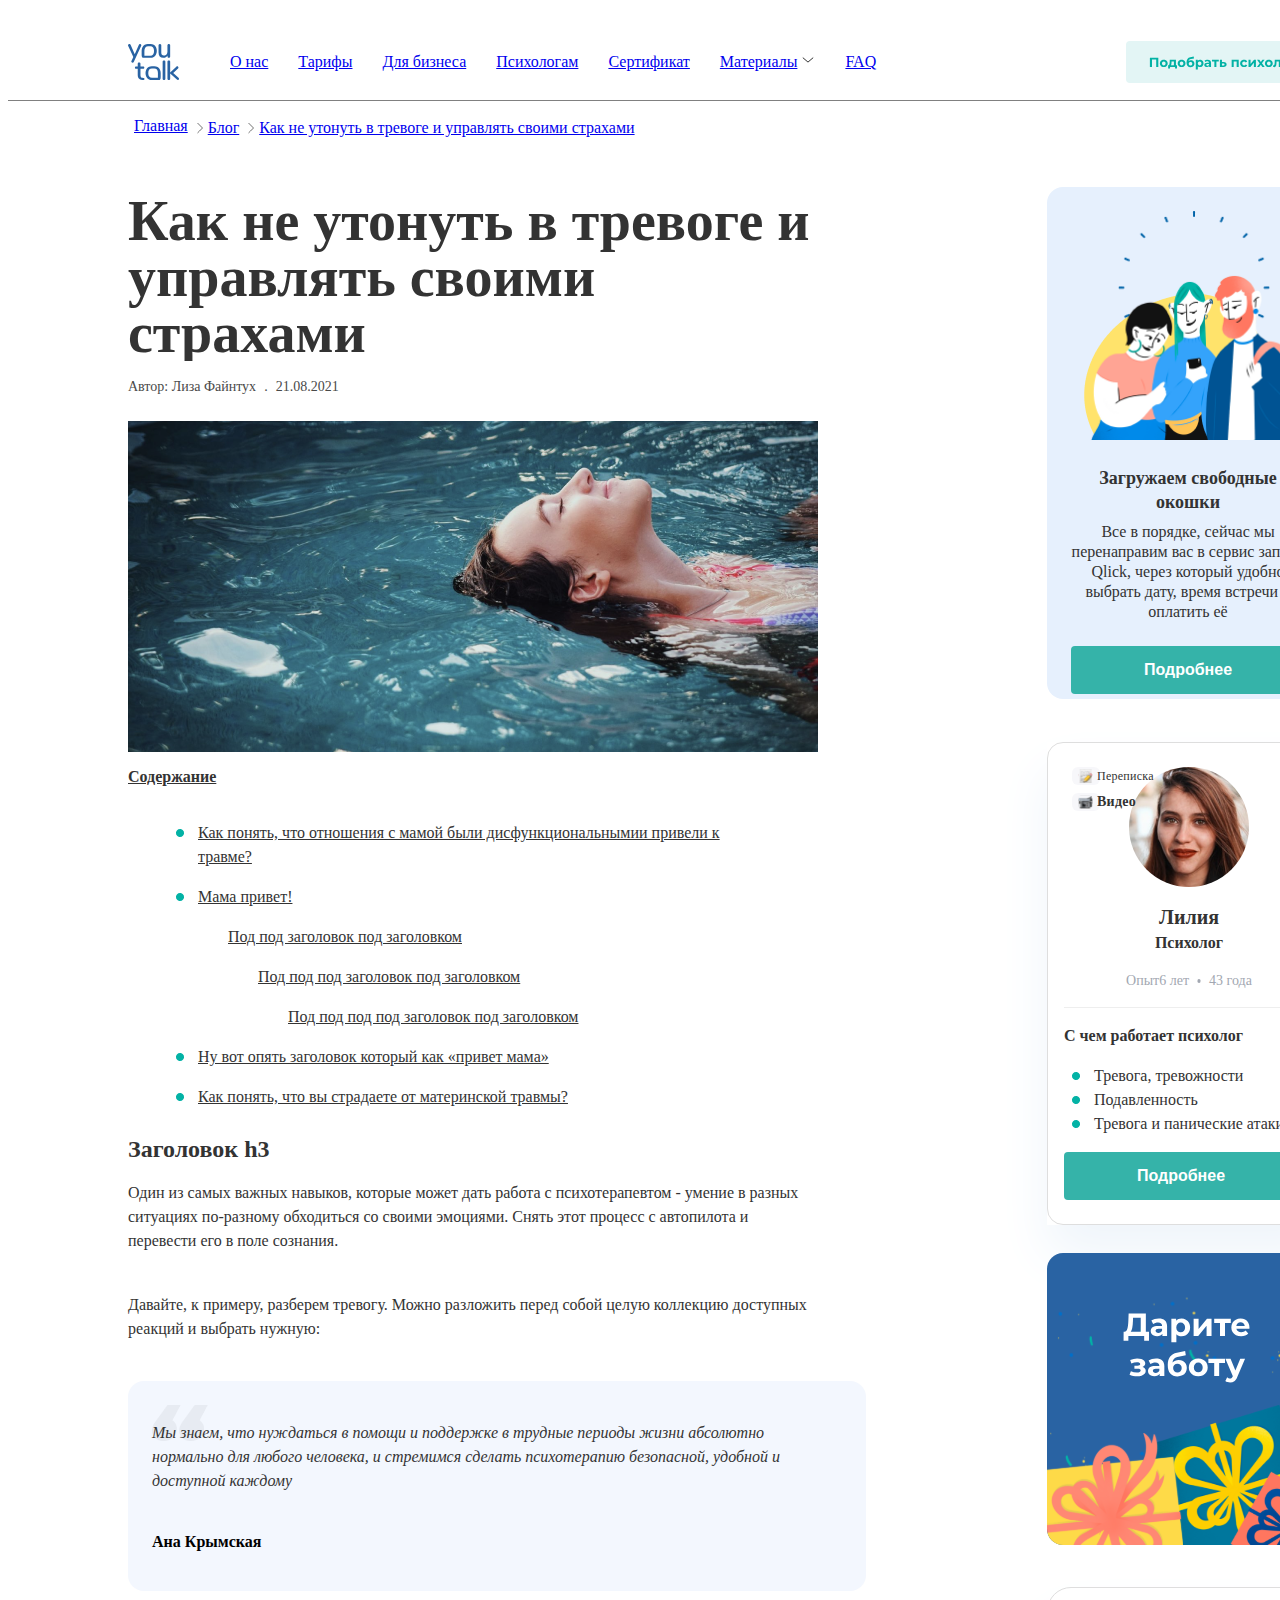
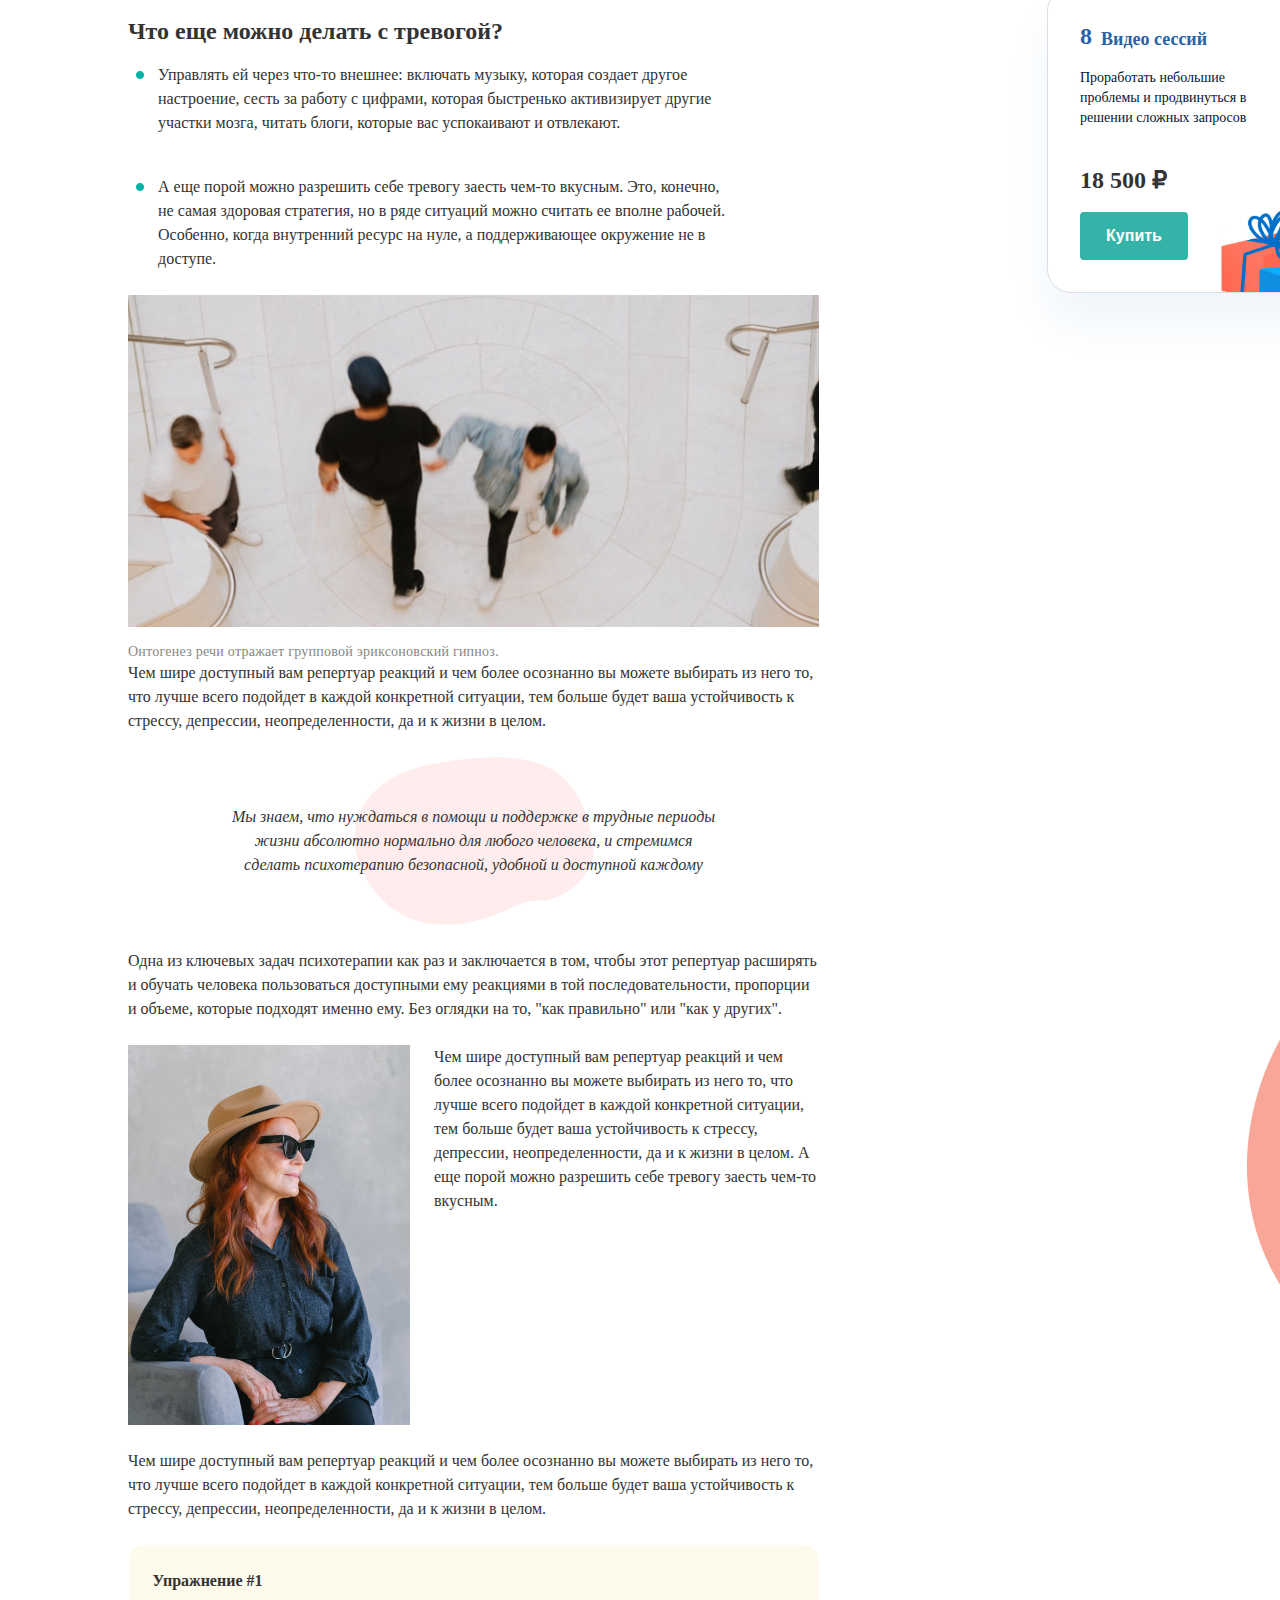
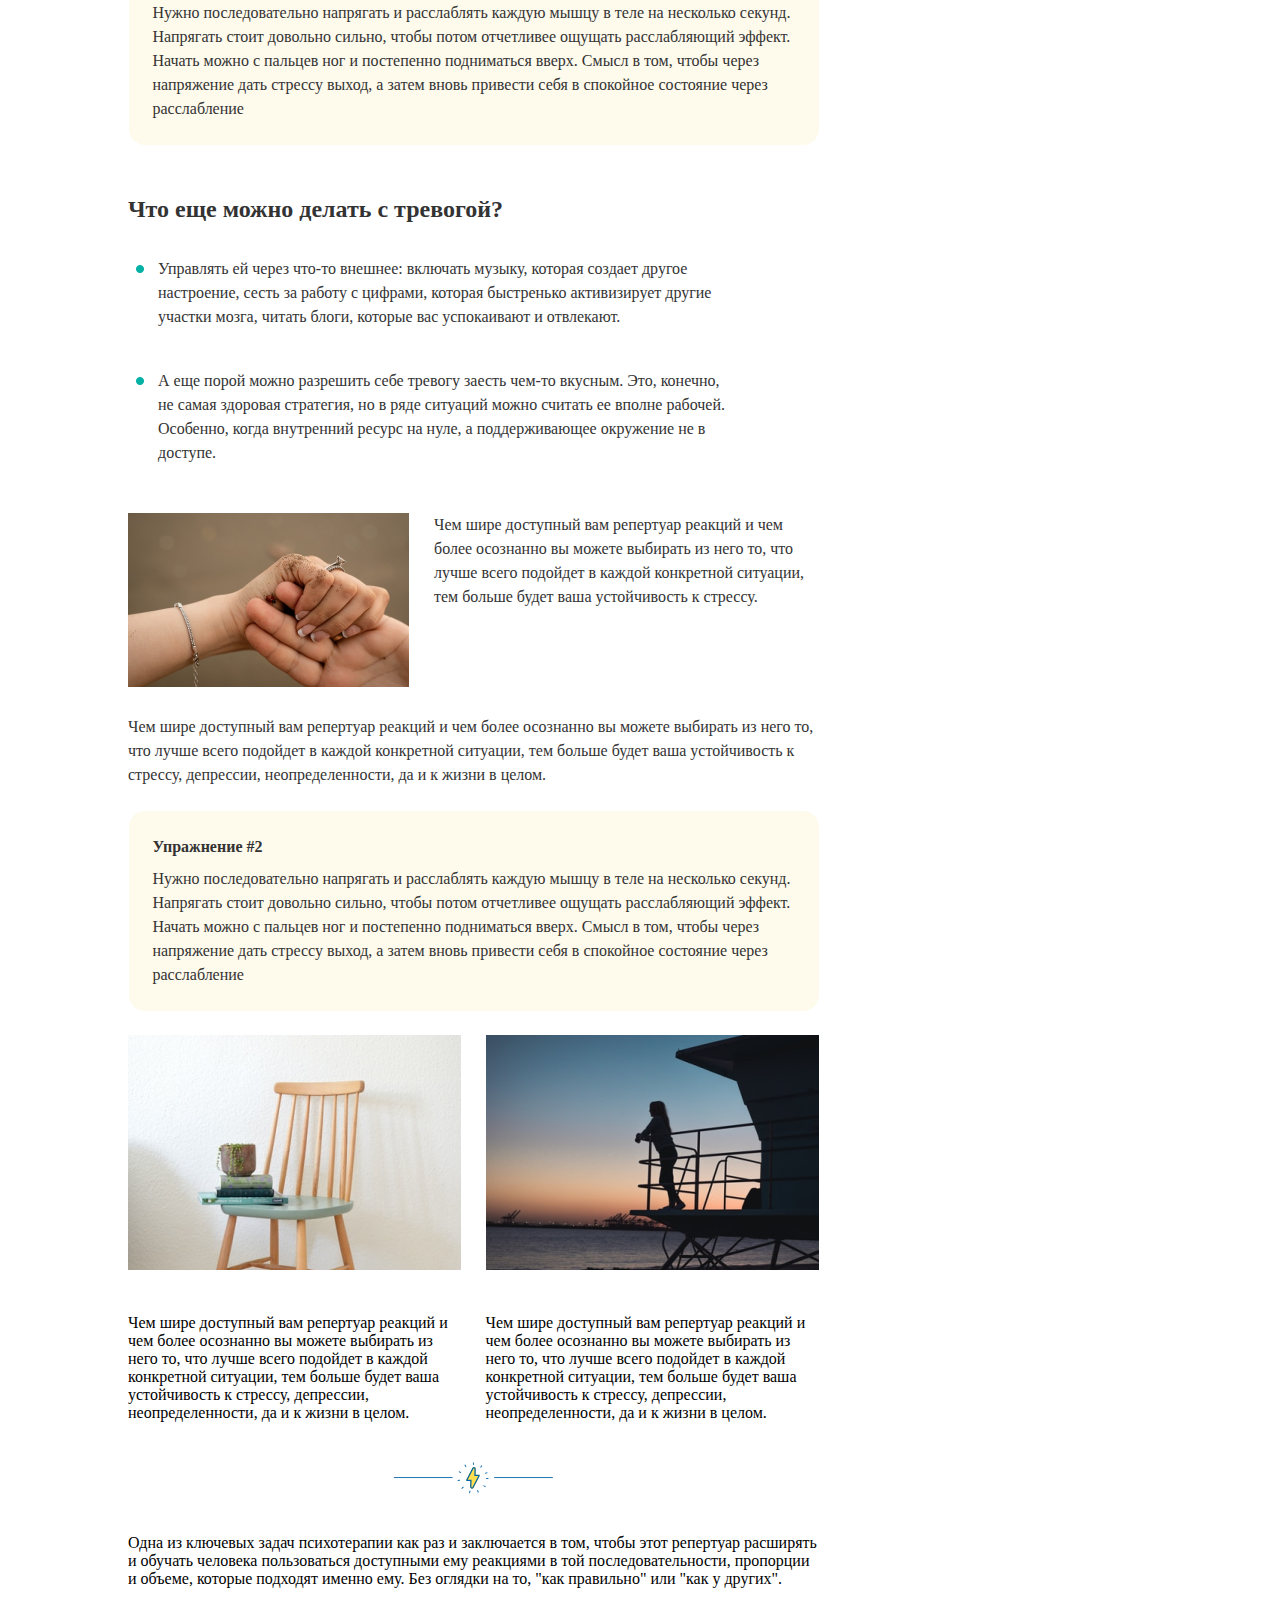
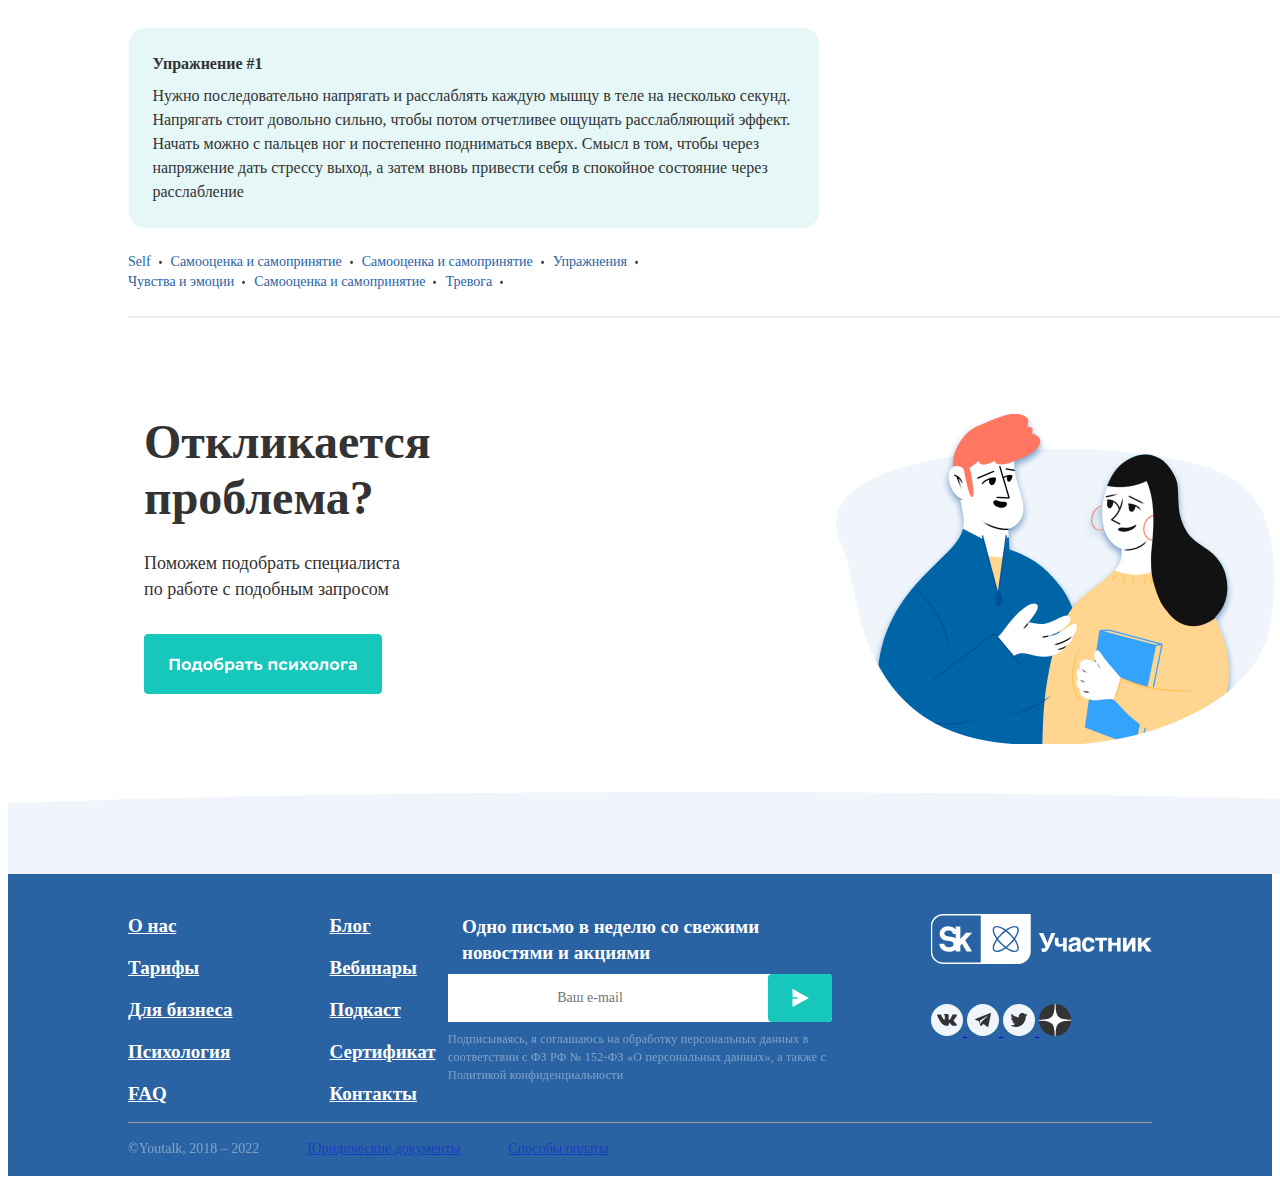
==== commit 274e5272: "adaptive design mini" ====
--- a/index2.html
+++ b/index2.html
@@ -11,15 +11,24 @@
         <nav class="main-nav">
             <div class="main-nav-logo-links">
                 <img class="logo" src="images/svg/logo.svg" alt="Лого">
-                <ul class="nav_menu">
+                <div class="nav_menu">
                     <a class="menu-item" href="#about">О нас</a>
                     <a class="menu-item" href="#rates">Тарифы</a>
                     <a class="menu-item" href="#business">Для бизнеса</a>
                     <a class="menu-item" href="#psychologists">Психологам</a>
                     <a class="menu-item" href="#certificate">Сертификат</a>
-                    <a class="menu-item" href="#materials">Материалы</a>
+                    <div class="menu-item-materials">
+                        <div>
+                            <a class="menu-item" href="#materials">Материалы</a>
+                        </div>
+                        <div>
+                            <svg xmlns="http://www.w3.org/2000/svg" width="14" height="14" viewBox="0 0 14 14" fill="none">
+                                <path d="M2.09998 4.8999L6.99998 9.0999L11.9 4.8999" stroke="#333333" stroke-linecap="round" stroke-linejoin="round"/>
+                            </svg>
+                        </div>   
+                    </div>
                     <a class="menu-item" href="#FAQ">FAQ</a>
-                </ul>
+                </div>
             </div>
             <div class="nav-button-text">
                 <button class="nav-button">
@@ -27,9 +36,9 @@
                 </button>
             </div>
             <div class="nav-mobile-menu">
-                <div class="bar"></div>
-                <div class="bar"></div>
-                <div class="bar"></div>
+                <svg xmlns="http://www.w3.org/2000/svg" width="40" height="40" viewBox="0 0 40 40" fill="none">
+                    <path d="M11 14C11 13.4477 11.4477 13 12 13H28C28.5523 13 29 13.4477 29 14C29 14.5523 28.5523 15 28 15H12C11.4477 15 11 14.5523 11 14ZM11 20C11 19.4477 11.4477 19 12 19H28C28.5523 19 29 19.4477 29 20C29 20.5523 28.5523 21 28 21H12C11.4477 21 11 20.5523 11 20ZM11 26C11 25.4477 11.4477 25 12 25H28C28.5523 25 29 25.4477 29 26C29 26.5523 28.5523 27 28 27H12C11.4477 27 11 26.5523 11 26Z" fill="#03B2A5"/>
+                </svg>
             </div>
         </nav>
     </header>
@@ -209,9 +218,9 @@
                 </div>
                 <div class="article-text">
                     <h4 class="article-text-title-anxiety">Что еще можно делать с тревогой?</h4>                   
-                        <ul class="article-text">
-                            <li>Управлять ей через что-то внешнее: включать музыку, которая создает другое настроение, сесть за работу с цифрами, которая быстренько активизирует другие участки мозга, читать блоги, которые вас успокаивают и отвлекают.</li>
-                            <li>А еще порой можно разрешить себе тревогу заесть чем-то вкусным. Это, конечно, не самая здоровая стратегия, но в ряде ситуаций можно считать ее вполне рабочей. Особенно, когда внутренний ресурс на нуле, а поддерживающее окружение не в доступе.</li>
+                        <ul class="article-text article-text-anxiety green-bullet">
+                            <li class="green-bullet-li article-text-bullet">Управлять ей через что-то внешнее: включать музыку, которая создает другое настроение, сесть за работу с цифрами, которая быстренько активизирует другие участки мозга, читать блоги, которые вас успокаивают и отвлекают.</li>
+                            <li class="green-bullet-li article-text-bullet">А еще порой можно разрешить себе тревогу заесть чем-то вкусным. Это, конечно, не самая здоровая стратегия, но в ряде ситуаций можно считать ее вполне рабочей. Особенно, когда внутренний ресурс на нуле, а поддерживающее окружение не в доступе.</li>
                         </ul>
                 </div>
                 <div class="image-above">
@@ -308,8 +317,7 @@
                     <h6 class="article-exercise-one">Упражнение #1</h6>
                     <p class="article-exercise-text">Нужно последовательно напрягать и расслаблять каждую мышцу в теле на несколько секунд. Напрягать стоит довольно сильно, чтобы потом отчетливее ощущать расслабляющий эффект. Начать можно с пальцев ног и постепенно подниматься вверх. Смысл в том, чтобы через напряжение дать стрессу выход, а затем вновь привести себя в спокойное состояние через расслабление</p>
                 </div>
-                <div class="article-nav>
-                    <div class="article-nav-text-first-row">
+                <div class="article-nav">
                     <div class="article-nav-text-first-row"> 
                         <div class="article-nav-text"><span>Self</span></div>
                         <svg class="article-nav-text-image" width="2" height="2" viewBox="0 0 2 2" fill="none" xmlns="http://www.w3.org/2000/svg">
@@ -436,7 +444,7 @@
                         </a>    
                     </div>
                 </div>
-                </nav>
+            </nav>
         <div class="footer-line"></div>
         <div class="footer-underline">
             <div class="footer-underline-name">
--- a/css/style2.css
+++ b/css/style2.css
@@ -12,7 +12,8 @@
     margin-top: 16px;
     margin-right: 120px;
     justify-content: space-between; 
-    gap: 164px;
+    /* gap: 286px; */
+    width: 1200px;
 }
 
 .logo {
@@ -24,7 +25,7 @@
     color: var(--text-primary, #333);
     text-align: center;
     font-family: Montserrat sans-serif;
-    font-size: 14px;
+    font-size: 16px;
     font-style: normal;
     font-weight: 500;
     line-height: 114%; 
@@ -36,6 +37,11 @@
     display: flex;
 }
 
+.menu-item-materials {
+    display: flex;
+    gap: 4px;
+}
+
 .nav-button-text {
     display: flex;
     justify-content: flex-end;
@@ -62,6 +68,18 @@
     max-width: 190px;
 }
 
+.nav-mobile-menu {
+    display: none;
+    cursor: pointer;
+}
+
+/* .bar {
+    width: 25px;
+    height: 3px;
+    background-color: #03B2A5;
+    margin: 6px 0;
+} */
+
 .separate {
     width: 1440px;
     background-color: gray;
@@ -90,13 +108,13 @@
 .main-nav-basic-page {
     display: flex;
     align-items: center;
-    /* gap: 4px; */
+    gap: 4px; 
 }
 
 .main_basic_page {
-    padding: 0px 8px 4px;
-    box-sizing: border-box;
-    width: 71px;
+    /* padding: 0px 8px 4px; */
+    /* box-sizing: border-box; */
+    /* width: 71px; */
 }
 
 .main-nav-icon {
@@ -114,10 +132,10 @@
 .main_basic_page {
     display: flex;
     /* align-items: center; */
-    gap: 4px;
-    padding: 0px 8px 4px;
-    box-sizing: border-box;
-    width: 71px;
+    /* gap: 4px; */
+    padding-bottom: 4px;
+    /* box-sizing: border-box; */
+    /* width: 71px; */
 }
 
 main {
@@ -162,7 +180,7 @@
 
 .sidebar-main-images img {
     width: 257;
-    height: auto;
+    /* height: auto; */
 }
 
 .sidebar-main-images img:not(:first-child) {
@@ -233,7 +251,7 @@
     color: var(--text-primary, #333);
     text-align: center;
     font-family: Montserrat sans-serif;
-    font-size: 14px;
+    font-size: 16px;
     font-style: normal;
     font-weight: 400;
     line-height: 20px; /* 142.857% */
@@ -446,8 +464,8 @@
     display: flex;
     border-radius: 16px;
     background: #2963A3;
-    max-width: 282px;
-    max-height: 292px;
+    width: 282px;
+    height: 292px;
 }
 
 .sidebar-main-give-care img{
@@ -470,6 +488,7 @@
     display: flex;
     flex-direction: column;
     position: absolute;
+    top: 12px;
 }
 
 .sidebar-container-eight-video {
@@ -659,6 +678,15 @@
     margin: 0px;
 }
 
+.article-text-content {
+    display: flex;
+    flex-direction: column;
+    justify-content: flex-start;
+    width: 588px;
+    gap: 16px;
+    margin: 0px;
+}
+
 .article-content {
     color: #333;
     font-family: Montserrat sans-serif;
@@ -1135,10 +1163,11 @@
 }
 
 .main-footer { 
+    display: grid;
     box-sizing: border-box;
     background-color: #2963A3;
     max-width: 1440px;
-    max-height: 302px;
+    height: 302px;
     padding: 40px 120px 41px 120px;
 }
 
@@ -1154,7 +1183,7 @@
     grid-template-columns: 1fr 1fr;
     grid-template-rows: 1fr;
     max-width: 310px;
-    max-height: 184px;
+    height: 184px;
     gap: 93px;
 }
 
@@ -1163,7 +1192,7 @@
     flex-direction: column;
     gap: 18px;
     max-width: 111px;
-    max-height: auto;
+    height: 184px;
 }
 
 .menu-footer-blog-info {
@@ -1171,13 +1200,13 @@
     flex-direction: column;
     gap: 18px;
     max-width: 106px;
-    max-height: auto;
+    height: auto;
 }
 
 .menu-footer-txt {
     color: #FFF;
     font-family: Montserrat sans-serif;
-    font-size: 16px;
+    font-size: 19px;
     font-style: normal;
     font-weight: 700;
     line-height: 24px; 
@@ -1193,7 +1222,7 @@
 .menu-footer-mail-text {
     color: #FFF;
     font-family: Montserrat sans-serif;
-    font-size: 18px;
+    font-size: 19px;
     font-style: normal;
     font-weight: 700;
     line-height: 26px; /* 144.444% */
@@ -1236,7 +1265,7 @@
     border-radius: 4px;
     background: #16C8BB;
     max-width: 24px;
-    max-height: 20px;
+    display: flex;
 }
 
 .footer-text {
@@ -1274,6 +1303,7 @@
 }
 
 .footer-line {
+    display: grid;
     max-width: 1200px;
     background-color: #9d9d9d;
     height: 1px;
@@ -1315,7 +1345,10 @@
     line-height: 20px;
 }
 
-@media screen and (max-width: 1024px){
+@media screen and (max-width: 1024px) {
+    body {
+        width: 1024px;
+    }    
     .article-text-images-both img {
         width: 345px;        
     }
@@ -1326,11 +1359,22 @@
 
     .main-nav-page {
         margin-left: 32px;
-    }
-
-    .menu-item {
+        margin-right: 496px;
+        gap: 8px;
+        width: 496px;
+        height: 18px;
+        color: rgba(51, 51, 51, 0.70);
+        font-family: Montserrat sans-serif;
+        font-size: 14px;
+        font-style: normal;
+        font-weight: 400;
+        line-height: 18px; /* 150% */
+        letter-spacing: 0.25px;
+    }
+
+    /* .menu-item {
         margin-right: 16px;
-    }
+    } */
 
     .big-article-image-woman-text {
         gap: 16px;
@@ -1342,7 +1386,7 @@
 
     .sidebar-main {
         width: 182px;
-        height: 447px;
+        /* height: 447px; */
         border-radius: 16px;
     }
 
@@ -1458,18 +1502,18 @@
 
     main {
         grid-template-columns: 714px 486px;
-        width: 1024px;
+        width: 960px;
         padding-left: 32px;
         padding-right: 32px;
     }
 
-    .article-text .green-bullet-li:nth-child(2),
+    .article-text-content .green-bullet-li:nth-child(2),
     .padding-left-60:nth-child(3),
     .padding-left-90:nth-child(4),
     .padding-left-120:nth-child(5),
     .article-text .green-bullet-li:nth-child(6) {
         display: none;
-    }
+    } 
 
     .article-title-h3 {
         width: 714px;
@@ -1501,9 +1545,9 @@
 
     .main-nav {
         gap: 20px;
-        justify-content: flex-start;
         margin-left: 32px;
         margin-right: 32px;
+        width: 960px;
     }
 
     .main-nav-logo-links {
@@ -1527,7 +1571,7 @@
     }
 
     .main-footer {
-        max-width: 1024px;
+        width: 1024px;
         padding: 40px 26px 78px 38px;
     }
 
@@ -1547,7 +1591,7 @@
 
     .footer {
         max-width: 960px;
-        max-height: 184px;
+        /* max-height: 184px; */
     }
 
     .footer-text {
@@ -1555,7 +1599,284 @@
     }
 
     .social-footer {
-    max-width: 300px;
-    margin-right: 10px;
-    }
+        max-width: 300px;
+        margin-right: 10px;
+    }
+}
+@media screen and (max-width: 768px) {
+    body {
+        width: 768px;
+    }
+    
+    .nav_menu {
+        display: none;
+    }
+
+    .nav-button-text {
+        display: none;
+    }
+
+    .nav-mobile-menu {
+        display: flex;
+        flex-direction: column;
+    }
+    
+    /* .bar {
+        width: 25px;
+        height: 3px;
+        background-color: #03B2A5;
+        margin: 4px 0;
+    } */
+
+    .main-nav {
+        gap: 637px;
+        width: 704px;
+    }
+
+    .main-nav-page {
+        width: 748px;
+        margin-left: 0px;
+        margin-right: 0px;
+        padding-left: 20px;
+    }
+    
+    .separate {
+        width: 768px;
+    }
+
+    .blog {
+        width: 527px;
+        margin: 40px 220px 32px 21px;
+    }
+
+    main {
+        width: 728px;
+        padding-left: 20px;
+        padding-right: 20px; 
+        grid-template-columns: 1fr;
+        grid-template-rows: 1fr auto;
+    }
+
+    .article-text-title {
+        width: 727px;
+    }
+
+    .main-underline-txt-picture-point {
+        display: none;
+    }
+
+    
+    .main-footer {
+        width: 768px;
+        height: 454px;
+        padding: 35px 20px 23px 20px;
+    }
+
+    .footer {
+        grid-template-columns: 278px 1fr;
+        max-width: 768px;
+    }
+
+    .social-footer {
+        justify-self: flex-start;
+        margin-top: 26px;
+    }
+
+    .menu-footer {
+        margin-right: 31px;
+    }
+
+    .menu-footer-mail {
+        align-items: start;
+    }
+
+    .footer-line {
+        width: 728px;
+    }
+
+    .footer-underline {
+        align-self: end;
+    }
+
+    .average-articles-container {
+        grid-template-columns: 1fr 1fr;
+        /* gap: 24px; */
+    }
+
+    .article-container-how-to-manage {
+        display: grid;
+        grid-template-columns: 1fr;
+    }
+
+    .article-nav {
+        display: none;
+    }
+
+    .big-article-image {
+        margin-bottom: 0px;
+    }
+
+    .sidebar-container {
+        display: grid;
+        margin-top: 23px;
+        margin-left: 0px;
+        margin-right: 32px;
+        width: 704px;
+    }
+
+    .sidebar {
+        display: grid;
+    }
+
+    .sidebar-main-container {
+        grid-column: 1;
+        width: 356px;
+        height: 481px;
+        margin: 0px;
+    }
+
+
+    .sidebar-main {
+        width: 295px;
+        /* height: 417px; */
+    }
+
+    .sidebar-main-images-yellow {
+        max-width: 198px;
+        max-height: 200px;
+    }
+
+    .sidebar-main-images-around {
+        max-width: 152px;
+        max-height: 132px;
+    }
+
+    .sidebar-main-images-picture {
+        max-width: 257px;
+        max-height: 257px;
+        padding-top: 46px;
+    }
+
+    .sidebar-main-images img {
+        height: ;
+    }
+
+    .sidebar-main-container-text {
+        width: 310px;
+    }
+
+    .sidebar-main-text-h1 {
+        color: var(--text-primary, #333);
+        text-align: center;
+        font-family: Montserrat sans-serif;
+        font-size: 23px;
+        font-style: normal;
+        font-weight: 700;
+        line-height: 24px; /* 133.333% */
+    }
+
+    .sidebar-main-text-p {
+        color: var(--text-primary, #333);
+        text-align: center;
+        font-family: Montserrat sans-serif;
+        font-size: 18px;
+        font-style: normal;
+        font-weight: 400;
+        line-height: 20px;
+    }
+
+    .sidebar-main-button {
+        width: 310px;
+    }
+
+    .sidebar-container-Liliya {
+        grid-column: 2;
+        width: 356px;
+    }
+
+    .sidebar-Liliya {
+        width: 307px;
+    }
+
+    .sidebar-container-give-care {
+        width: 356px;
+        height: 242px;
+    }
+
+    .sidebar-main-give-care {
+        width: 356px;
+        height: 242px;
+    }
+
+    .sidebar-give-care-txt {
+        padding: 60px 41px 142px 41px;
+    }
+
+    .sidebar-main-give-care img {
+        width: 356px;
+        height: 242px;
+    }
+
+    .sidebar-give-care-image {
+        width: 356px;
+    }
+
+        
+
+@media screen and (max-width: 414px) {
+        .nav-mobile-menu {
+            display: flex;
+            flex-direction: column;
+        }
+        
+        /* .bar {
+            width: 25px;
+            height: 3px;
+            background-color: #03B2A5;
+            margin: 4px 0;
+        } */
+
+        main {
+            width: 414px;
+        }
+    
+        .main-nav {
+            gap: 278px;
+            width: 366px;
+        }
+
+        .separate {
+            width: 414px;
+        }
+
+        .blog-nav-icon:nth-child(3),
+        .blog-nav-icon:nth-child(4),
+        .blog-nav-icon:nth-child(5),
+        .blog-nav-icon:nth-child(6),
+        .blog-nav-icon:nth-child(7),
+        .blog-nav-icon:nth-child(8),
+        .blog-nav-icon:nth-child(9) {
+        display: none;
+    }
+
+        .blog-article-image {
+            width: 374px;
+            height: 207px;
+        }
+
+        .blog-article {
+            width: 374px;
+            font-size: 32px;
+            line-height: 32px;
+        }
+
+        .article-text-title {
+            width: 374px;
+        }
+
+
+}
+
+
+
 }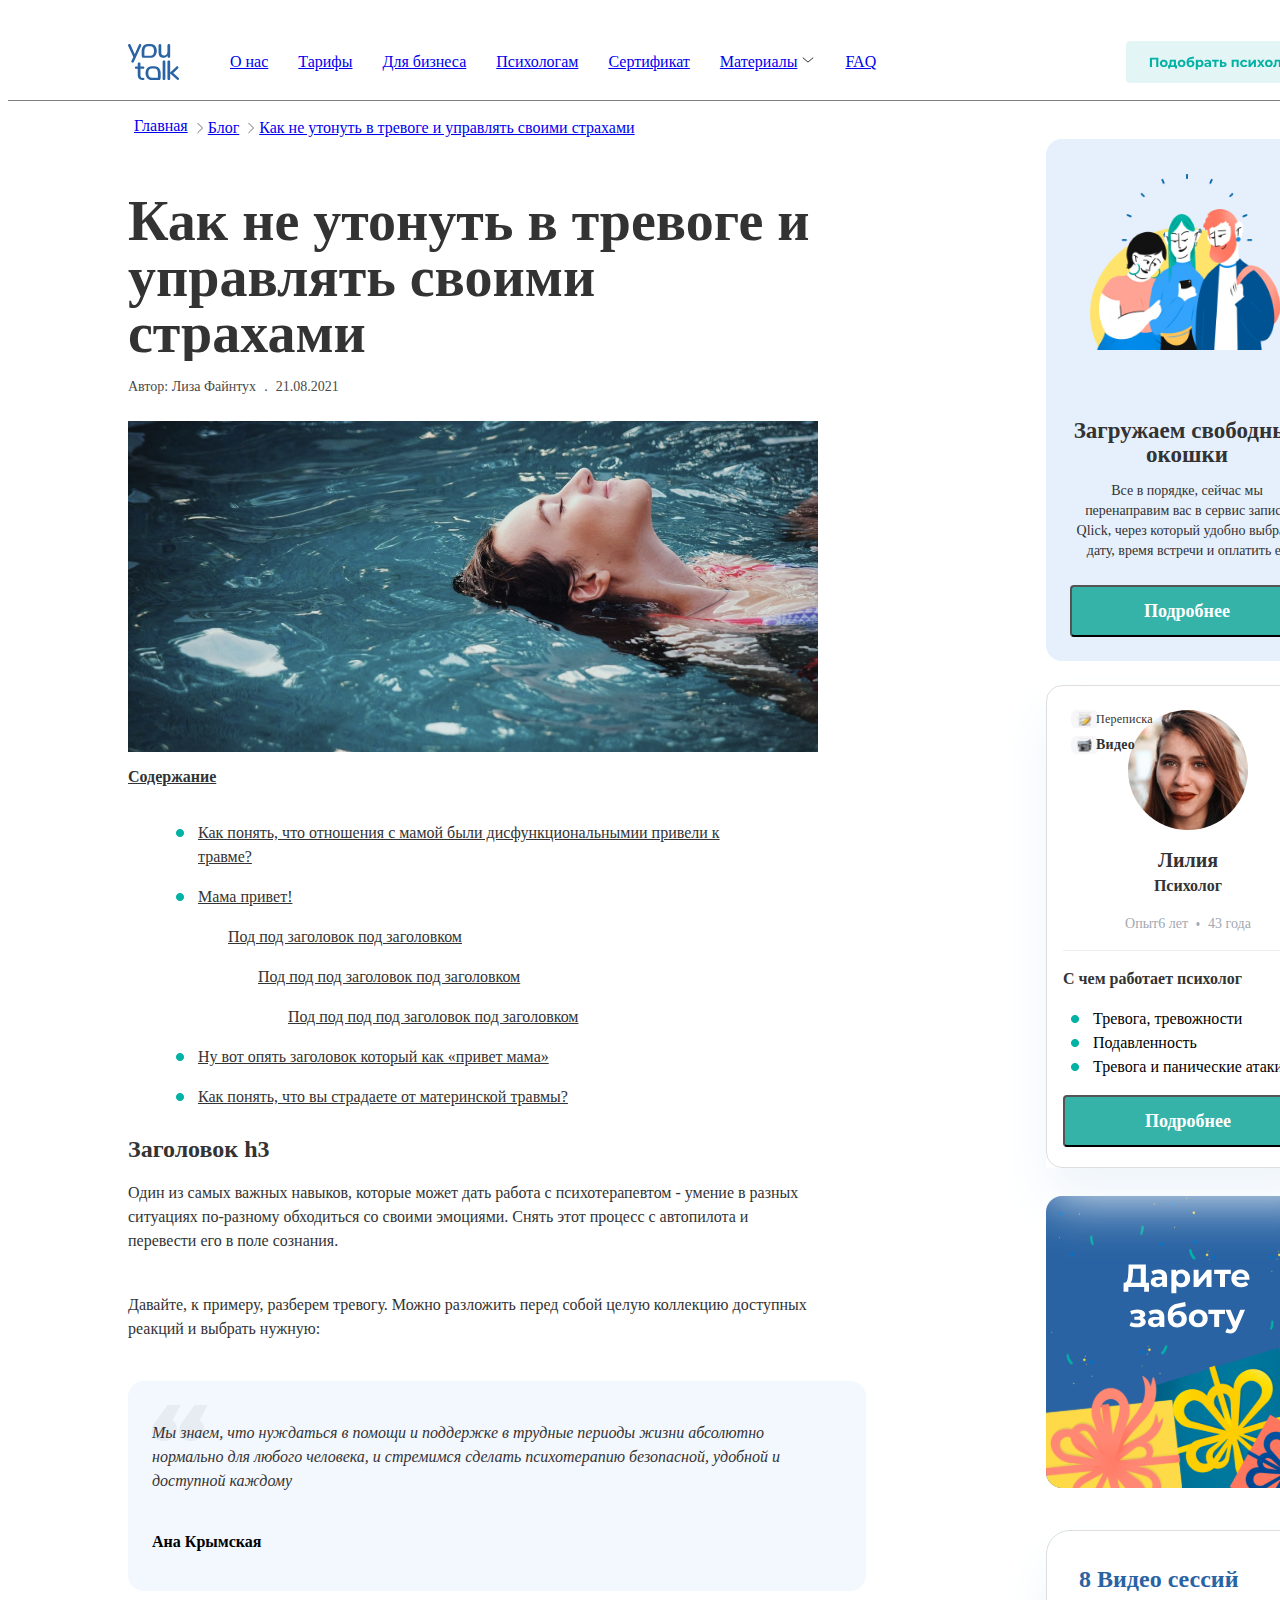
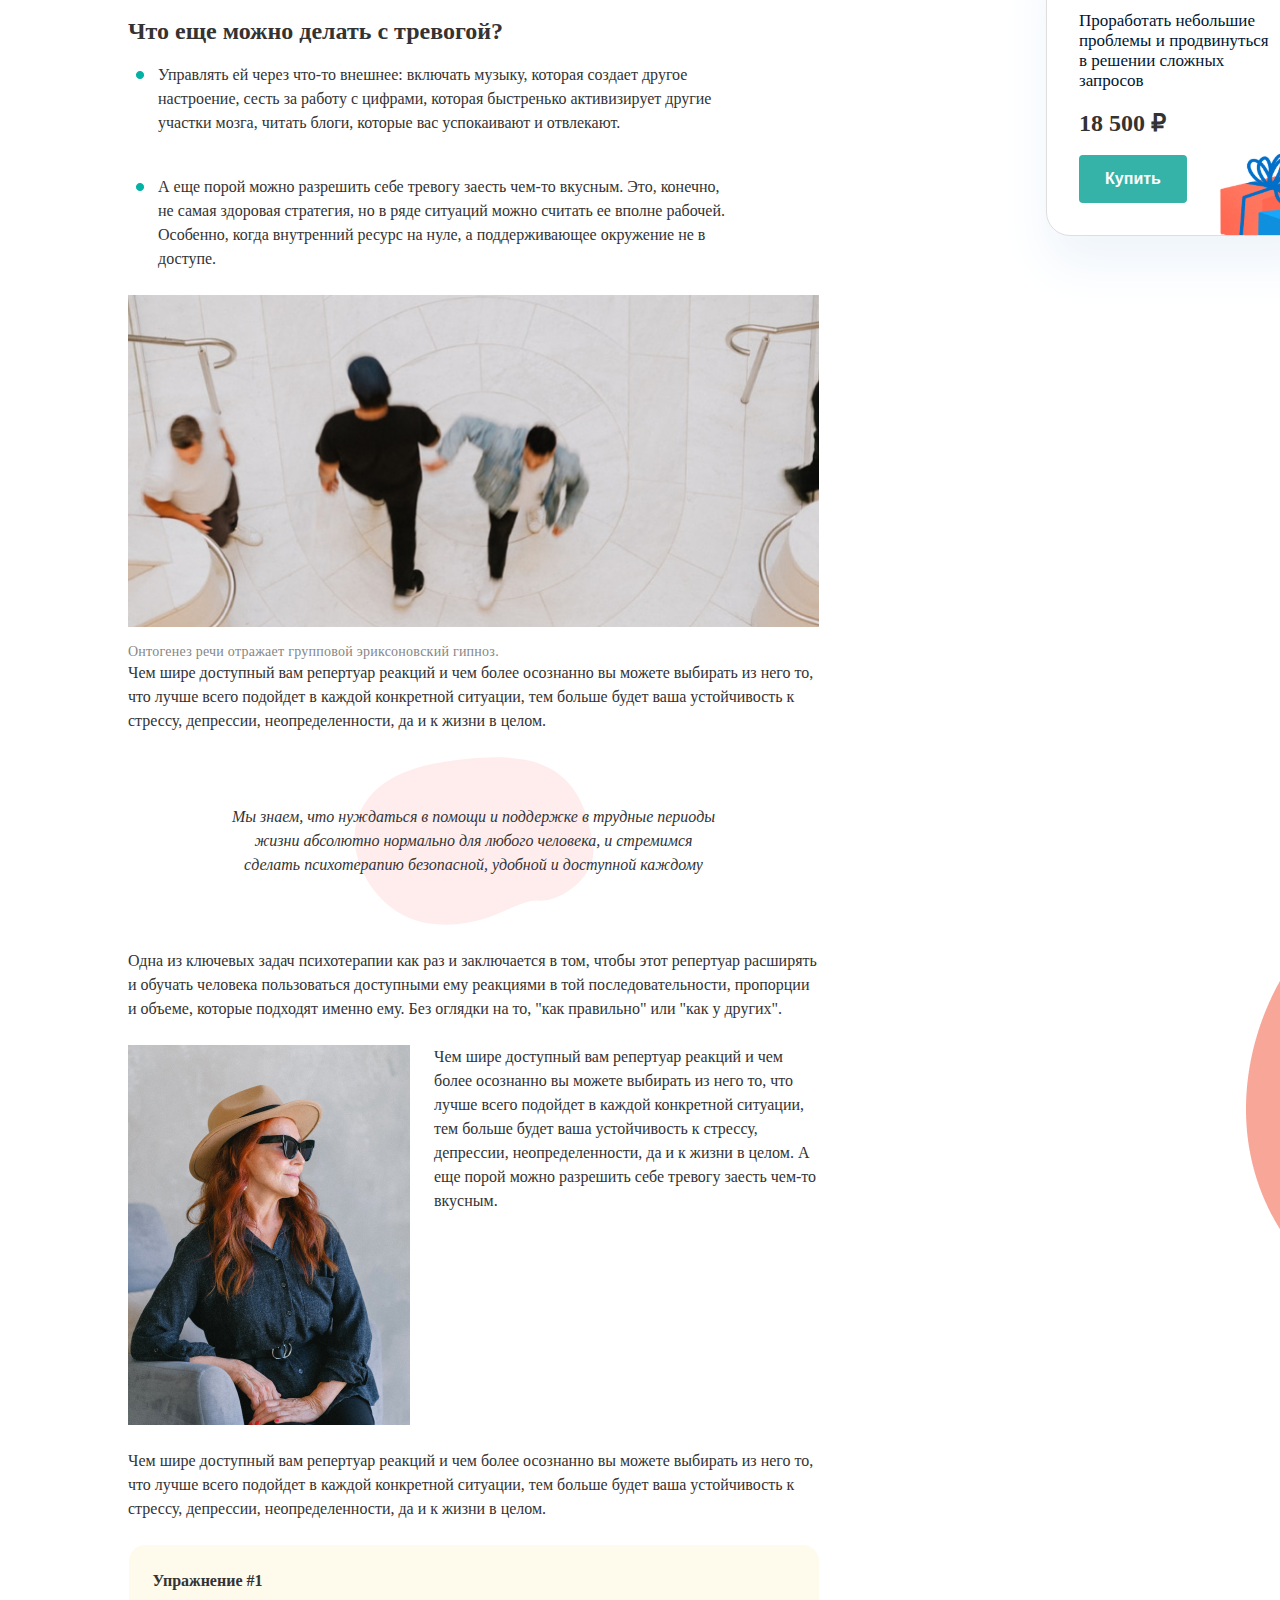
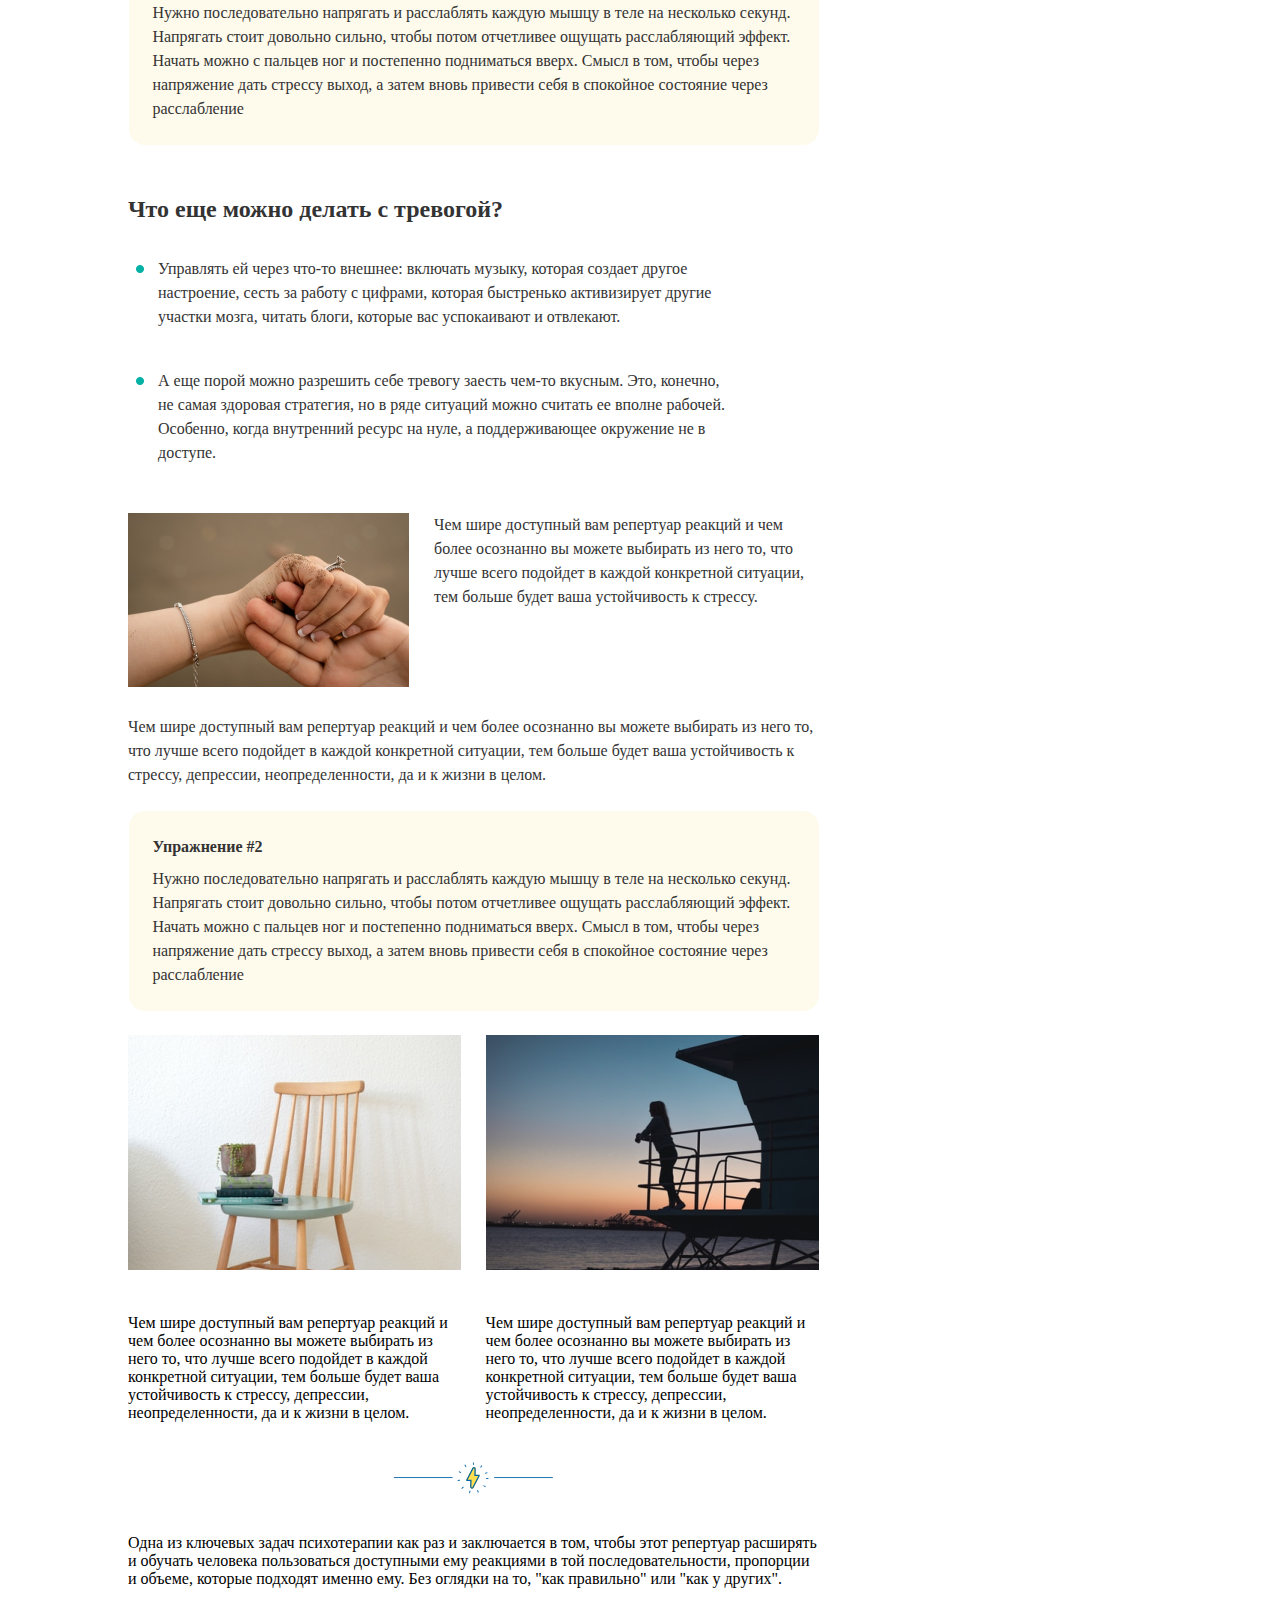
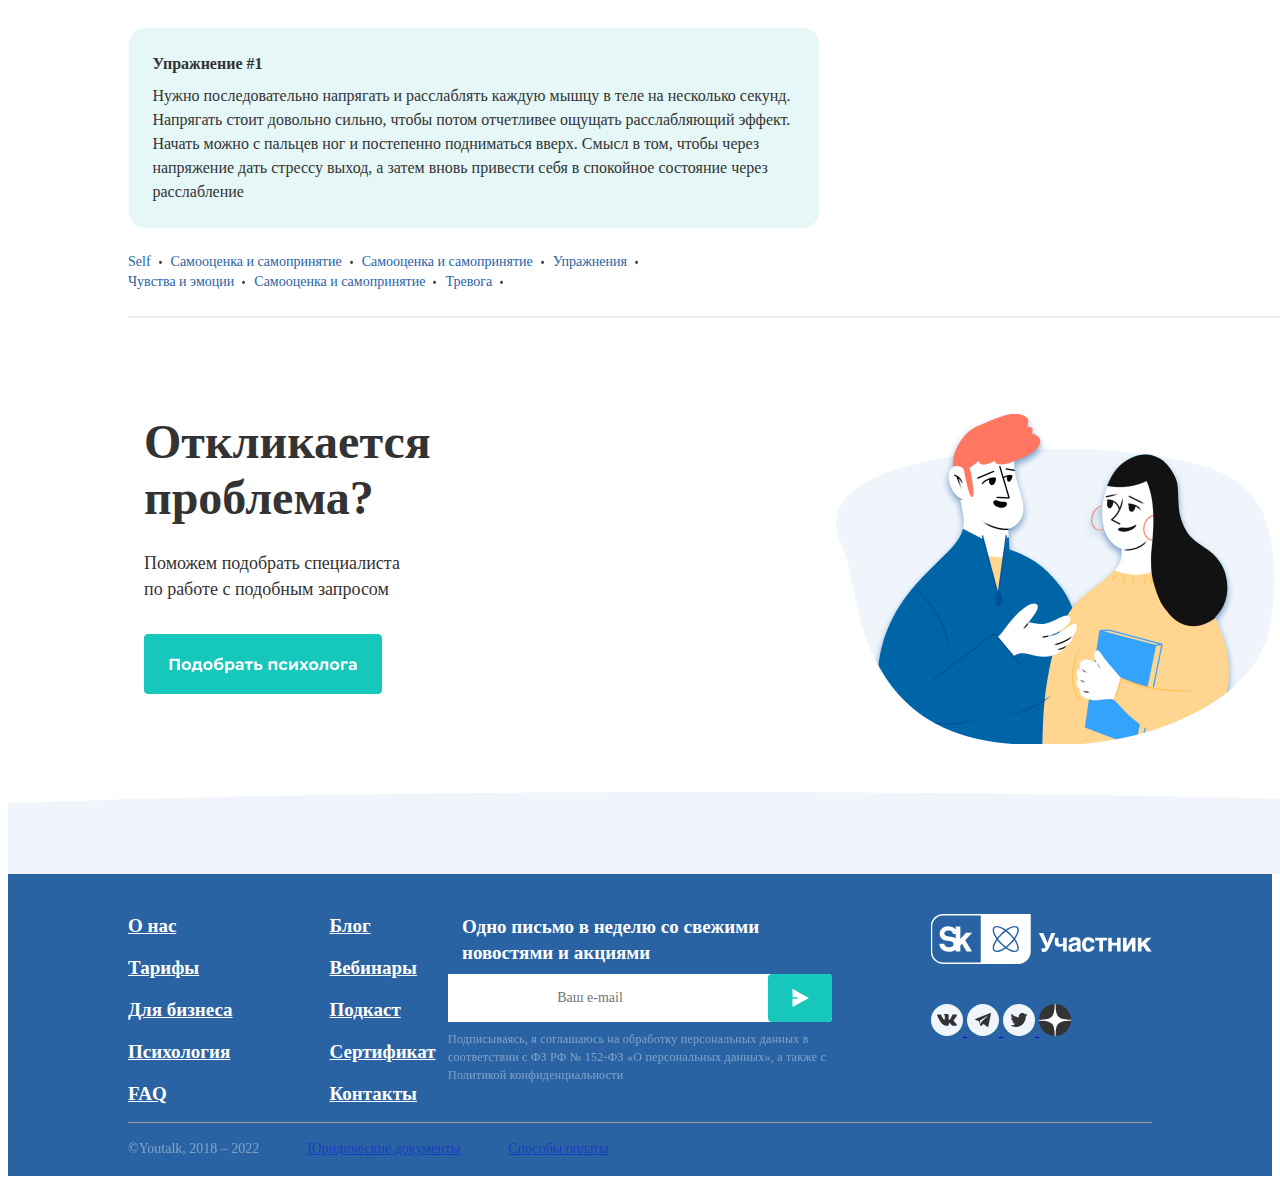
==== commit fb2beae0: "adaptive design" ====
--- a/index2.html
+++ b/index2.html
@@ -75,22 +75,232 @@
         </div>
     </div>
     <main>
-        <div class="sidebar-container">
-            <div class="sidebar">
-                <div class="sidebar-main-container">
-                    <div class="sidebar-main">
-                        <div class="sidebar-main-images">
-                            <img class="sidebar-main-images-yellow" src="/images/png/Vector (43).png" alt="picture">
-                            <img class="sidebar-main-images-around" src="/images/png/Vector (23).png" alt="picture">
-                            <img class="sidebar-main-images-picture" src="/images/png/Image (12).png" alt="picture">
-                        </div>
-                        <div class="sidebar-main-container-text">
-                            <h1 class="sidebar-main-text-h1">Загружаем свободные окошки</h1>
-                            <p class="sidebar-main-text-p">Все в порядке, сейчас мы перенаправим вас в сервис записи Qlick, через который удобно выбрать дату,  время встречи и оплатить её</p>
-                        </div>
+        <div class="article-container">            
+            <div>
+                <div class="article">  
+                    <h1 class="blog-article"><strong>Как не утонуть в тревоге и управлять своими страхами</strong></h1>
+                    <div class="blog-article-text">
+                        <p class="blog-article-author">Автор: Лиза Файнтух</p>
+                        <p class="blog-article-point">.</p>
+                        <p class="blog-article-date">21.08.2021</p>
+                    </div>
+                </div>
+                <div class="article-image">
+                    <img class="blog-article-image" src="images/png/Image 40.png" alt="Image">
+                </div>
+                <div>
+                    <div class="article-text-title">
+                        <div class="article-text-content">
+                            <h2 class="article-content"><strong>Содержание</strong></h2>
+                                <ul class="article-text green-bullet">
+                                    <li class="green-bullet-li">Как понять, что отношения с мамой были дисфункциональнымии привели к травме?</li>
+                                    <li class="green-bullet-li">Мама привет!</li>
+                                    <li class="no-bullet padding-left-60">Под под заголовок под заголовком</li>
+                                    <li class="no-bullet padding-left-90">Под под под заголовок под заголовком</li>
+                                    <li class="no-bullet padding-left-120">Под под под под заголовок под заголовком</li>
+                                    <li class="green-bullet-li">Ну вот опять заголовок который как «привет мама»</li>
+                                    <li class="green-bullet-li">Как понять, что вы страдаете от материнской травмы?</li>
+                                </ul>
+                        </div>
+                    </div>
+                </div>
+                <div class="article-title-h3">
+                    <h3 class="article-h3">Заголовок h3</h3>
+                    <p class="article-title-h3-text">Один из самых важных навыков, которые может дать работа с психотерапевтом - умение в разных ситуациях по-разному обходиться со своими эмоциями.  Снять этот процесс с автопилота и перевести его в поле сознания.</p>
+                    <p class="article-title-h3-text">Давайте, к примеру, разберем тревогу. Можно разложить перед собой целую коллекцию доступных реакций и выбрать нужную:</p>
+                </div>
+                <div class="article-quote aritcle-quote-image">
+                    <div class="article-quote-text">
+                        <p>Мы знаем, что нуждаться в помощи и поддержке в трудные периоды жизни абсолютно нормально для любого человека, и стремимся сделать психотерапию безопасной, удобной и доступной каждому</p></div>
+                        <p><strong>Ана Крымская</strong></p>
+                    </div>    
+                </div>
+                <div class="article-text">
+                    <h4 class="article-text-title-anxiety">Что еще можно делать с тревогой?</h4>                   
+                        <ul class="article-text article-text-anxiety green-bullet">
+                            <li class="green-bullet-li article-text-bullet">Управлять ей через что-то внешнее: включать музыку, которая создает другое настроение, сесть за работу с цифрами, которая быстренько активизирует другие участки мозга, читать блоги, которые вас успокаивают и отвлекают.</li>
+                            <li class="green-bullet-li article-text-bullet">А еще порой можно разрешить себе тревогу заесть чем-то вкусным. Это, конечно, не самая здоровая стратегия, но в ряде ситуаций можно считать ее вполне рабочей. Особенно, когда внутренний ресурс на нуле, а поддерживающее окружение не в доступе.</li>
+                        </ul>
+                </div>
+                <div class="image-above">
+                    <img class="image-above" src="/images/png/Rectangle.png" alt="Image"">
+                    <p class="image-above-text">Онтогенез речи отражает групповой эриксоновский гипноз. </p>
+                </div>
+                <div class="big-article-image">
+                    <p class="big-article-text">Чем шире доступный вам репертуар реакций и чем более осознанно вы можете выбирать из него то, что лучше всего подойдет в каждой конкретной ситуации, тем больше будет ваша устойчивость к стрессу, депрессии, неопределенности, да и к жизни в целом.</p>
+                <div class="big-article-text-image">
+                <div class="big-article-text-image-icon">
+                    <svg xmlns="http://www.w3.org/2000/svg" width="241" height="168" viewBox="0 0 241 168" fill="none">
+                        <path class="big-article-text-image-icon" d="M240.219 89.2085C228.379 -4.63565 166.261 -4.64452 101.174 3.03562C36.088 10.7158 8.49893 36.3869 1.55027 69.2546C-5.39839 102.122 22.3612 160.543 78.0336 167.097C133.706 173.652 162.074 142.299 184.985 143.914C207.896 145.529 244.044 119.5 240.219 89.2085Z" fill="#FFEDEE"/>
+                    </svg>                  
+                </div>
+                <div class="big-article-text-image-text">
+                    <p>Мы знаем, что нуждаться в помощи и поддержке в трудные периоды жизни абсолютно нормально для любого человека, и стремимся сделать психотерапию безопасной, удобной и доступной каждому</p>
+                </div>
+                </div>
+                <div>
+                    <p class="big-article-text">Одна из ключевых задач психотерапии как раз и заключается в том, чтобы этот репертуар расширять и обучать человека пользоваться доступными ему реакциями в той последовательности, пропорции и объеме, которые подходят именно ему. Без оглядки на то, "как правильно" или "как у других".</p>
+                </div>
+                <div class="big-article-image-woman-text">
+                    <div class="big-article-image-woman">
+                        <img src="/images/png/Rectangle (1).png" alt="Image">
+                    </div>
+                    <div>
+                        <p class="big-article-text-addition">Чем шире доступный вам репертуар реакций и чем более осознанно вы можете выбирать из него то, что лучше всего подойдет в каждой конкретной ситуации, тем больше будет ваша устойчивость к стрессу, депрессии, неопределенности, да и к жизни в целом.
+                            А еще порой можно разрешить себе тревогу заесть чем-то вкусным.</p>
+                    </div>
+                </div>
+                <div>
+                    <p class="big-article-text">Чем шире доступный вам репертуар реакций и чем более осознанно вы можете выбирать из него то, что лучше всего подойдет в каждой конкретной ситуации, тем больше будет ваша устойчивость к стрессу, депрессии, неопределенности, да и к жизни в целом.</p>        
+                </div>
+                <div class="article-exercise">
+                    <h4 class="article-exercise-one">Упражнение #1</h4>
+                    <p class="article-exercise-text">Нужно последовательно напрягать и расслаблять каждую мышцу в теле на несколько секунд. Напрягать стоит довольно сильно, чтобы потом отчетливее ощущать расслабляющий эффект. Начать можно с пальцев ног и постепенно подниматься вверх. Смысл в том, чтобы через напряжение дать стрессу выход, а затем вновь привести себя в спокойное состояние через расслабление</p>
+                </div>
+                <div class="article-text article-text-bullet-anxiety">
+                    <h5 class="article-text-title-anxiety">Что еще можно делать с тревогой?</h5>
+                        <ul class="article-text-anxiety green-bullet">
+                            <li class="green-bullet-li article-text-bullet">Управлять ей через что-то внешнее: включать музыку, которая создает другое настроение, сесть за работу с цифрами, которая быстренько активизирует другие участки мозга, читать блоги, которые вас успокаивают и отвлекают.</li>
+                            <li class="green-bullet-li article-text-bullet">А еще порой можно разрешить себе тревогу заесть чем-то вкусным. Это, конечно, не самая здоровая стратегия, но в ряде ситуаций можно считать ее вполне рабочей. Особенно, когда внутренний ресурс на нуле, а поддерживающее окружение не в доступе.</li>
+                        </ul>
+                </div>
+                <div class="big-article-image-woman-text">
+                    <div>
+                        <img class="big-article-image-woman" src="/images/png/Rectangle (2).png" alt="Image">
+                    </div>
+                    <div>
+                        <p class="big-article-text-addition">Чем шире доступный вам репертуар реакций и чем более осознанно вы можете выбирать из него то, что лучше всего подойдет в каждой конкретной ситуации, тем больше будет ваша устойчивость к стрессу.</p>
+                    </div>
+                </div>
+                <div>
+                    <p class="big-article-text">Чем шире доступный вам репертуар реакций и чем более осознанно вы можете выбирать из него то, что лучше всего подойдет в каждой конкретной ситуации, тем больше будет ваша устойчивость к стрессу, депрессии, неопределенности, да и к жизни в целом.</p>
+                </div>
+                <div class="article-exercise">
+                    <h5 class="article-exercise-one">Упражнение #2</h5>
+                    <p class="article-exercise-text">Нужно последовательно напрягать и расслаблять каждую мышцу в теле на несколько секунд. Напрягать стоит довольно сильно, чтобы потом отчетливее ощущать расслабляющий эффект. Начать можно с пальцев ног и постепенно подниматься вверх. Смысл в том, чтобы через напряжение дать стрессу выход, а затем вновь привести себя в спокойное состояние через расслабление</p>
+                </div>
+                <div class="aritcle-text-with-two-images">
+                    <div class="article-text-images-both">
                         <div>
-                        <button class="sidebar-main-button">Подробнее</button>
-                        </div>
+                            <img src="images/png/Rectangle (3).png" alt="Image">
+                        </div>
+                        <div class="article-text-chair">
+                            <p>Чем шире доступный вам репертуар реакций и чем более осознанно вы можете выбирать из него то, что лучше всего подойдет в каждой конкретной ситуации, тем больше будет ваша устойчивость к стрессу, депрессии, неопределенности, да и к жизни в целом.</p>
+                        </div>
+                    </div>
+                    <div class="article-text-images-both">
+                        <div>
+                            <img src="/images/png/Rectangle (4).png" alt="Image">
+                        </div>
+                        <div>
+                            <p>Чем шире доступный вам репертуар реакций и чем более осознанно вы можете выбирать из него то, что лучше всего подойдет в каждой конкретной ситуации, тем больше будет ваша устойчивость к стрессу, депрессии, неопределенности, да и к жизни в целом.</p>
+                        </div>
+                    </div>
+                </div>
+                <div>
+                <svg  class="image-icon" xmlns="http://www.w3.org/2000/svg" width="179" height="36" viewBox="0 0 179 36" fill="none">
+                    <line x1="112.875" y1="17.5" x2="178.875" y2="17.5" stroke="#0063A8"/>
+                    <line x1="0.125" y1="17.5" x2="66.125" y2="17.5" stroke="#0063A8"/>
+                    <circle cx="89" cy="18" r="16" stroke="#0063A8" stroke-width="2.76396" stroke-dasharray="0.98 8.39"/>
+                    <mask id="path-4-inside-1_4492_1161" fill="white">
+                        <path fill-rule="evenodd" clip-rule="evenodd" d="M88.3889 6.81244L81.4831 19.9672C81.1336 20.6331 81.6165 21.4321 82.3685 21.4321H86.0514L85.8715 27.9452C85.813 30.0634 88.6566 30.8062 89.6415 28.9301L96.5473 15.7753C96.8969 15.1094 96.414 14.3105 95.6619 14.3105H91.979L92.159 7.7973C92.2175 5.67913 89.3738 4.93628 88.3889 6.81244Z"/>
+                    </mask>
+                    <path fill-rule="evenodd" clip-rule="evenodd" d="M88.3889 6.81244L81.4831 19.9672C81.1336 20.6331 81.6165 21.4321 82.3685 21.4321H86.0514L85.8715 27.9452C85.813 30.0634 88.6566 30.8062 89.6415 28.9301L96.5473 15.7753C96.8969 15.1094 96.414 14.3105 95.6619 14.3105H91.979L92.159 7.7973C92.2175 5.67913 89.3738 4.93628 88.3889 6.81244Z" fill="#FFDF4E"/>
+                        <path d="M81.4831 19.9672L82.712 20.6123H82.712L81.4831 19.9672ZM88.3889 6.81244L89.6177 7.45753V7.45753L88.3889 6.81244ZM86.0514 21.4321L87.4388 21.4704L87.4782 20.0442H86.0514V21.4321ZM85.8715 27.9452L84.4842 27.9069L85.8715 27.9452ZM89.6415 28.9301L88.4127 28.285L89.6415 28.9301ZM96.5473 15.7753L97.7761 16.4204L96.5473 15.7753ZM91.979 14.3105L90.5917 14.2721L90.5523 15.6983H91.979V14.3105ZM92.159 7.7973L93.5463 7.83563L92.159 7.7973ZM82.712 20.6123L89.6177 7.45753L87.1601 6.16735L80.2543 19.3222L82.712 20.6123ZM82.3685 20.0442C82.6602 20.0442 82.8475 20.3541 82.712 20.6123L80.2543 19.3222C79.4196 20.9122 80.5728 22.8199 82.3685 22.8199V20.0442ZM86.0514 20.0442H82.3685V22.8199H86.0514V20.0442ZM87.2588 27.9835L87.4388 21.4704L84.6641 21.3937L84.4842 27.9069L87.2588 27.9835ZM88.4127 28.285C88.1113 28.8592 87.2409 28.6319 87.2588 27.9835L84.4842 27.9069C84.385 31.4949 89.202 32.7533 90.8704 29.5752L88.4127 28.285ZM95.3185 15.1302L88.4127 28.285L90.8704 29.5752L97.7761 16.4204L95.3185 15.1302ZM95.6619 15.6983C95.3702 15.6983 95.1829 15.3884 95.3185 15.1302L97.7761 16.4204C98.6108 14.8304 97.4577 12.9226 95.6619 12.9226V15.6983ZM91.979 15.6983H95.6619V12.9226H91.979V15.6983ZM90.7716 7.75897L90.5917 14.2721L93.3663 14.3488L93.5463 7.83563L90.7716 7.75897ZM89.6177 7.45753C89.9192 6.8833 90.7896 7.11065 90.7716 7.75897L93.5463 7.83563C93.6454 4.24762 88.8285 2.98925 87.1601 6.16735L89.6177 7.45753Z" fill="#0063A8" mask="url(#path-4-inside-1_4492_1161)"/>
+                </svg>
+                </div>
+                <div>
+                    <p>Одна из ключевых задач психотерапии как раз и заключается в том, чтобы этот репертуар расширять и обучать человека пользоваться доступными ему реакциями в той последовательности, пропорции и объеме, которые подходят именно ему. Без оглядки на то, "как правильно" или "как у других".</p>
+                </div>
+                <div class="article-exercise-two">
+                    <h6 class="article-exercise-one">Упражнение #1</h6>
+                    <p class="article-exercise-text">Нужно последовательно напрягать и расслаблять каждую мышцу в теле на несколько секунд. Напрягать стоит довольно сильно, чтобы потом отчетливее ощущать расслабляющий эффект. Начать можно с пальцев ног и постепенно подниматься вверх. Смысл в том, чтобы через напряжение дать стрессу выход, а затем вновь привести себя в спокойное состояние через расслабление</p>
+                </div>
+                <div class="article-nav">
+                    <div class="article-nav-text-first-row"> 
+                        <div class="article-nav-text"><span>Self</span></div>
+                        <svg class="article-nav-text-image" width="2" height="2" viewBox="0 0 2 2" fill="none" xmlns="http://www.w3.org/2000/svg">
+                            <path d="M0.764 1.976C0.549333 1.976 0.372 1.906 0.232 1.766C0.0920001 1.61667 0.0220001 1.43 0.0220001 1.206C0.0220001 0.982 0.0920001 0.8 0.232 0.66C0.372 0.510667 0.549333 0.436 0.764 0.436C0.978667 0.436 1.156 0.510667 1.296 0.66C1.44533 0.8 1.52 0.982 1.52 1.206C1.52 1.43 1.44533 1.61667 1.296 1.766C1.156 1.906 0.978667 1.976 0.764 1.976Z" fill="#494949"/>
+                        </svg>
+                        <div class="article-nav-text"><span>Самооценка и самопринятие</span></div>
+                        <svg class="article-nav-text-image" width="2" height="2" viewBox="0 0 2 2" fill="none" xmlns="http://www.w3.org/2000/svg">
+                            <path d="M0.764 1.976C0.549333 1.976 0.372 1.906 0.232 1.766C0.0920001 1.61667 0.0220001 1.43 0.0220001 1.206C0.0220001 0.982 0.0920001 0.8 0.232 0.66C0.372 0.510667 0.549333 0.436 0.764 0.436C0.978667 0.436 1.156 0.510667 1.296 0.66C1.44533 0.8 1.52 0.982 1.52 1.206C1.52 1.43 1.44533 1.61667 1.296 1.766C1.156 1.906 0.978667 1.976 0.764 1.976Z" fill="#494949"/>
+                        </svg>
+                        <div class="article-nav-text"><span>Самооценка и самопринятие</span></div>
+                        <svg class="article-nav-text-image" width="2" height="2" viewBox="0 0 2 2" fill="none" xmlns="http://www.w3.org/2000/svg">
+                            <path d="M0.764 1.976C0.549333 1.976 0.372 1.906 0.232 1.766C0.0920001 1.61667 0.0220001 1.43 0.0220001 1.206C0.0220001 0.982 0.0920001 0.8 0.232 0.66C0.372 0.510667 0.549333 0.436 0.764 0.436C0.978667 0.436 1.156 0.510667 1.296 0.66C1.44533 0.8 1.52 0.982 1.52 1.206C1.52 1.43 1.44533 1.61667 1.296 1.766C1.156 1.906 0.978667 1.976 0.764 1.976Z" fill="#494949"/>
+                        </svg>
+                        <div class="article-nav-text"><span>Упражнения</span></div>
+                        <svg class="article-nav-text-image" width="2" height="2" viewBox="0 0 2 2" fill="none" xmlns="http://www.w3.org/2000/svg">
+                            <path d="M0.764 1.976C0.549333 1.976 0.372 1.906 0.232 1.766C0.0920001 1.61667 0.0220001 1.43 0.0220001 1.206C0.0220001 0.982 0.0920001 0.8 0.232 0.66C0.372 0.510667 0.549333 0.436 0.764 0.436C0.978667 0.436 1.156 0.510667 1.296 0.66C1.44533 0.8 1.52 0.982 1.52 1.206C1.52 1.43 1.44533 1.61667 1.296 1.766C1.156 1.906 0.978667 1.976 0.764 1.976Z" fill="#494949"/>
+                        </svg>
+                    </div>
+                    <div class="article-nav-text-second-row">
+                        <div class="article-nav-text"><span>Чувства и эмоции</span></div>
+                        <svg class="article-nav-text-image" width="2" height="2" viewBox="0 0 2 2" fill="none" xmlns="http://www.w3.org/2000/svg">
+                            <path d="M0.764 1.976C0.549333 1.976 0.372 1.906 0.232 1.766C0.0920001 1.61667 0.0220001 1.43 0.0220001 1.206C0.0220001 0.982 0.0920001 0.8 0.232 0.66C0.372 0.510667 0.549333 0.436 0.764 0.436C0.978667 0.436 1.156 0.510667 1.296 0.66C1.44533 0.8 1.52 0.982 1.52 1.206C1.52 1.43 1.44533 1.61667 1.296 1.766C1.156 1.906 0.978667 1.976 0.764 1.976Z" fill="#494949"/>
+                        </svg>
+                        <div class="article-nav-text"><span>Самооценка и самопринятие</span></div>
+                        <svg class="article-nav-text-image" width="2" height="2" viewBox="0 0 2 2" fill="none" xmlns="http://www.w3.org/2000/svg">
+                            <path d="M0.764 1.976C0.549333 1.976 0.372 1.906 0.232 1.766C0.0920001 1.61667 0.0220001 1.43 0.0220001 1.206C0.0220001 0.982 0.0920001 0.8 0.232 0.66C0.372 0.510667 0.549333 0.436 0.764 0.436C0.978667 0.436 1.156 0.510667 1.296 0.66C1.44533 0.8 1.52 0.982 1.52 1.206C1.52 1.43 1.44533 1.61667 1.296 1.766C1.156 1.906 0.978667 1.976 0.764 1.976Z" fill="#494949"/>
+                        </svg>
+                        <div class="article-nav-text"><span>Тревога</span></div>
+                        <svg class="article-nav-text-image" width="2" height="2" viewBox="0 0 2 2" fill="none" xmlns="http://www.w3.org/2000/svg">
+                            <path d="M0.764 1.976C0.549333 1.976 0.372 1.906 0.232 1.766C0.0920001 1.61667 0.0220001 1.43 0.0220001 1.206C0.0220001 0.982 0.0920001 0.8 0.232 0.66C0.372 0.510667 0.549333 0.436 0.764 0.436C0.978667 0.436 1.156 0.510667 1.296 0.66C1.44533 0.8 1.52 0.982 1.52 1.206C1.52 1.43 1.44533 1.61667 1.296 1.766C1.156 1.906 0.978667 1.976 0.764 1.976Z" fill="#494949"/>
+                        </svg>
+                    </div>
+                </div>
+                <div class="text-line">
+                    <svg xmlns="http://www.w3.org/2000/svg" width="1200" height="2" viewBox="0 0 1200 2" fill="none">
+                        <path d="M0 1H1200" stroke="#DEDEDE"/>
+                    </svg>
+                </div>
+                <div class="main-underline-txt-picture-point">
+                    <div class="main-underline-text">
+                        <div class="underline-text">
+                            <div class="underline-main-text">
+                                <h6 class="underline-text-h6">Откликается <br>проблема?</h6>
+                                <p class="underline-text-p">Поможем подобрать специалиста <br>по работе с подобным запросом</p>
+                            </div>
+                            <div class="underline-button">
+                                <button class="underline-button">
+                                    <img src="/images/jpeg/Auto Layout Horizontal.jpg" aria-placeholder="Подобрать психолога">
+                                </button>
+                            </div>
+                        </div>
+                    </div>
+                    <div class="main-underline-picture">
+                        <div class="main-picture">
+                            <div class="main-picture-vector-inside">
+                                <img src="/images/png/Frame.png" alt="Image">
+                            </div>
+                        </div>
+                    </div>
+                    <div class="main-underline-point">
+                        <img src="/images/png/Vector (2).png" alt="picture">           
+                    </div>
+                </div>
+            </div>
+            <div>
+                <svg class="main-blu-line" xmlns="http://www.w3.org/2000/svg" width="1440" height="82" viewBox="0 0 1440 82" fill="none">
+                    <path d="M0 11.2432C0 11.2432 263 0 688 0C1113 0 1440 11.2432 1440 11.2432V672C1440 672 1381 672 942 672C503 672 0 672 0 672V11.2432Z" fill="#EFF5FB"/>
+                    <path d="M0 11.2432C0 11.2432 263 0 688 0C1113 0 1440 11.2432 1440 11.2432V672C1440 672 1381 672 942 672C503 672 0 672 0 672V11.2432Z" fill="url(#paint0_linear_4492_1367)"/>
+                    <defs>
+                      <linearGradient id="paint0_linear_4492_1367" x1="720" y1="281.899" x2="720" y2="472.216" gradientUnits="userSpaceOnUse">
+                        <stop stop-color="white" stop-opacity="0"/>
+                        <stop offset="1" stop-color="white"/>
+                      </linearGradient>
+                    </defs>
+                </svg>
+            </div>
+        </div>
+        <section class="sidebar-container">
+            <aside class="sidebar">
+                <div class="block">
+                    <div class="block__cart">
+                        <p class="block__cart-title">Загружаем свободные окошки</p>
+                        <p class="block__cart-text">Все в порядке, сейчас мы перенаправим вас в сервис записи Qlick, через который удобно выбрать дату,  время встречи и оплатить её</p>
+                        <button class="block__cart-btn">Подробнее</button>
                     </div>
                 </div>   
                 <div class="sidebar-container-Liliya">
@@ -134,39 +344,19 @@
                                     </ul>
                                 </div>
                                 <div class="sidebar-Liliya-button">
-                                <button class="sidebar-main-button">Подробнее</button>
+                                <button class="block__cart-btn">Подробнее</button>
                                 </div>
                             </div>
                         </div>
                     </div>
                 </div>
-                <div class="sidebar-container-give-care">
-                    <div class="sidebar-give-care">
-                        <div class="sidebar-main-give-care">
-                            <img src="/images/svg/givecare.svg" alt="Image">
-                        </div>
-                        <div class="sidebar-give-care">
-                            <img class="sidebar-give-care-txt" src="/images/svg/Даритезаботу.svg" alt="Image">
-                            <img class="sidebar-give-care-image" src="/images/svg/give.svg" alt="Image">
-                        </div>
-                    </div>
-                </div> 
+                <div class="sidebar_give"></div>
                 <div class="sidebar-container-eight-video">
-                    <div class="sidebar-container-main-video">
-                        <img class="sidebar-container-video-icon" src="/images/svg/MaskGroup.svg" alt="">
-                    </div>
                     <div class="sidebar-container-main-video-txt">
                         <div class="sidebar-container-video-txt">
-                            <h3 class="sidebar-container-video-txt-h3"><span>8</span></h3>
-                            <h4 class="sidebar-container-video-txt-h4"><span>Видео сессий</span></h4>
-                        </div>
-                        <div class="sidebar-container-video-txt">
-                            <p class="sidebar-container-video-txt-p"><span>Проработать небольшие проблемы и продвинуться в решении сложных запросов</span></p>
-                        </div>
-                        <div class="sidebar-container-video-txt">    
-                            <p class="sidebar-container-video-txt-price"><span>18 500 ₽</span></p>
-                        </div>
-                        <div>
+                            <h3 class="sidebar-container-video-txt-h3">8 Видео сессий</h3>
+                            <p class="sidebar-container-video-txt-p">Проработать небольшие проблемы и продвинуться в решении сложных запросов</p>
+                            <p class="sidebar-container-video-txt-price">18 500 ₽</p>
                             <button class="sidebar-container-video-button">Купить</button>
                         </div>
                     </div>
@@ -174,227 +364,8 @@
                 <div>
                     <img class="sidebar-container-point" src="/images/png/Vectorsidebar.png" alt="Icon">
                 </div>
-            </div>
-        </div>
-        <div class="article-container">            
-            <div>
-                <div class="article">  
-                    <h1 class="blog-article"><strong>Как не утонуть в тревоге и управлять своими страхами</strong></h1>
-                    <div class="blog-article-text">
-                        <p class="blog-article-author">Автор: Лиза Файнтух</p>
-                        <p class="blog-article-point">.</p>
-                        <p class="blog-article-date">21.08.2021</p>
-                    </div>
-                </div>
-                <div class="article-image">
-                    <img class="blog-article-image" src="images/png/Image 40.png" alt="Image">
-                </div>
-                <div>
-                    <div class="article-text-title">
-                        <div class="article-text-content">
-                            <h2 class="article-content"><strong>Содержание</strong></h2>
-                                <ul class="article-text green-bullet">
-                                    <li class="green-bullet-li">Как понять, что отношения с мамой были дисфункциональнымии привели к травме?</li>
-                                    <li class="green-bullet-li">Мама привет!</li>
-                                    <li class="no-bullet padding-left-60">Под под заголовок под заголовком</li>
-                                    <li class="no-bullet padding-left-90">Под под под заголовок под заголовком</li>
-                                    <li class="no-bullet padding-left-120">Под под под под заголовок под заголовком</li>
-                                    <li class="green-bullet-li">Ну вот опять заголовок который как «привет мама»</li>
-                                    <li class="green-bullet-li">Как понять, что вы страдаете от материнской травмы?</li>
-                                </ul>
-                        </div>
-                    </div>
-                </div>
-                <div class="article-title-h3">
-                    <h3 class="article-h3">Заголовок h3</h3>
-                    <p class="article-title-h3-text">Один из самых важных навыков, которые может дать работа с психотерапевтом - умение в разных ситуациях по-разному обходиться со своими эмоциями.  Снять этот процесс с автопилота и перевести его в поле сознания.</p>
-                    <p class="article-title-h3-text">Давайте, к примеру, разберем тревогу. Можно разложить перед собой целую коллекцию доступных реакций и выбрать нужную:</p>
-                </div>
-                <div class="article-quote aritcle-quote-image">
-                    <div class="article-quote-text">
-                        <p>Мы знаем, что нуждаться в помощи и поддержке в трудные периоды жизни абсолютно нормально для любого человека, и стремимся сделать психотерапию безопасной, удобной и доступной каждому</p></div>
-                        <p><strong>Ана Крымская</strong></p>
-                    </div>    
-                </div>
-                <div class="article-text">
-                    <h4 class="article-text-title-anxiety">Что еще можно делать с тревогой?</h4>                   
-                        <ul class="article-text article-text-anxiety green-bullet">
-                            <li class="green-bullet-li article-text-bullet">Управлять ей через что-то внешнее: включать музыку, которая создает другое настроение, сесть за работу с цифрами, которая быстренько активизирует другие участки мозга, читать блоги, которые вас успокаивают и отвлекают.</li>
-                            <li class="green-bullet-li article-text-bullet">А еще порой можно разрешить себе тревогу заесть чем-то вкусным. Это, конечно, не самая здоровая стратегия, но в ряде ситуаций можно считать ее вполне рабочей. Особенно, когда внутренний ресурс на нуле, а поддерживающее окружение не в доступе.</li>
-                        </ul>
-                </div>
-                <div class="image-above">
-                    <img class="image-above" src="/images/png/Rectangle.png" alt="Image"">
-                    <p class="image-above-text">Онтогенез речи отражает групповой эриксоновский гипноз. </p>
-                </div>
-                <div class="big-article-image">
-                    <p class="big-article-text">Чем шире доступный вам репертуар реакций и чем более осознанно вы можете выбирать из него то, что лучше всего подойдет в каждой конкретной ситуации, тем больше будет ваша устойчивость к стрессу, депрессии, неопределенности, да и к жизни в целом.</p>
-                <div class="big-article-text-image">
-                <div class="big-article-text-image-icon">
-                    <svg xmlns="http://www.w3.org/2000/svg" width="241" height="168" viewBox="0 0 241 168" fill="none">
-                        <path class="big-article-text-image-icon" d="M240.219 89.2085C228.379 -4.63565 166.261 -4.64452 101.174 3.03562C36.088 10.7158 8.49893 36.3869 1.55027 69.2546C-5.39839 102.122 22.3612 160.543 78.0336 167.097C133.706 173.652 162.074 142.299 184.985 143.914C207.896 145.529 244.044 119.5 240.219 89.2085Z" fill="#FFEDEE"/>
-                    </svg>                  
-                </div>
-                <div class="big-article-text-image-text">
-                    <p>Мы знаем, что нуждаться в помощи и поддержке в трудные периоды жизни абсолютно нормально для любого человека, и стремимся сделать психотерапию безопасной, удобной и доступной каждому</p>
-                </div>
-                </div>
-                <div>
-                    <p class="big-article-text">Одна из ключевых задач психотерапии как раз и заключается в том, чтобы этот репертуар расширять и обучать человека пользоваться доступными ему реакциями в той последовательности, пропорции и объеме, которые подходят именно ему. Без оглядки на то, "как правильно" или "как у других".</p>
-                </div>
-                <div class="big-article-image-woman-text">
-                    <div class="big-article-image-woman">
-                        <img src="/images/png/Rectangle (1).png" alt="Image">
-                    </div>
-                    <div>
-                        <p class="big-article-text-addition">Чем шире доступный вам репертуар реакций и чем более осознанно вы можете выбирать из него то, что лучше всего подойдет в каждой конкретной ситуации, тем больше будет ваша устойчивость к стрессу, депрессии, неопределенности, да и к жизни в целом.
-                            А еще порой можно разрешить себе тревогу заесть чем-то вкусным.</p>
-                    </div>
-                </div>
-                <div>
-                    <p class="big-article-text">Чем шире доступный вам репертуар реакций и чем более осознанно вы можете выбирать из него то, что лучше всего подойдет в каждой конкретной ситуации, тем больше будет ваша устойчивость к стрессу, депрессии, неопределенности, да и к жизни в целом.</p>        
-                </div>
-                <div class="article-exercise">
-                    <h4 class="article-exercise-one">Упражнение #1</h4>
-                    <p class="article-exercise-text">Нужно последовательно напрягать и расслаблять каждую мышцу в теле на несколько секунд. Напрягать стоит довольно сильно, чтобы потом отчетливее ощущать расслабляющий эффект. Начать можно с пальцев ног и постепенно подниматься вверх. Смысл в том, чтобы через напряжение дать стрессу выход, а затем вновь привести себя в спокойное состояние через расслабление</p>
-                </div>
-                <div class="article-text article-text-bullet-anxiety">
-                    <h5 class="article-text-title-anxiety">Что еще можно делать с тревогой?</h5>
-                        <ul class="article-text-anxiety green-bullet">
-                            <li class="green-bullet-li article-text-bullet">Управлять ей через что-то внешнее: включать музыку, которая создает другое настроение, сесть за работу с цифрами, которая быстренько активизирует другие участки мозга, читать блоги, которые вас успокаивают и отвлекают.</li>
-                            <li class="green-bullet-li article-text-bullet">А еще порой можно разрешить себе тревогу заесть чем-то вкусным. Это, конечно, не самая здоровая стратегия, но в ряде ситуаций можно считать ее вполне рабочей. Особенно, когда внутренний ресурс на нуле, а поддерживающее окружение не в доступе.</li>
-                        </ul>
-                </div>
-                <div class="big-article-image-woman-text">
-                    <div>
-                        <img class="big-article-image-woman" src="/images/png/Rectangle (2).png" alt="Image">
-                    </div>
-                    <div>
-                        <p class="big-article-text-addition">Чем шире доступный вам репертуар реакций и чем более осознанно вы можете выбирать из него то, что лучше всего подойдет в каждой конкретной ситуации, тем больше будет ваша устойчивость к стрессу.</p>
-                    </div>
-                </div>
-                <div>
-                    <p class="big-article-text">Чем шире доступный вам репертуар реакций и чем более осознанно вы можете выбирать из него то, что лучше всего подойдет в каждой конкретной ситуации, тем больше будет ваша устойчивость к стрессу, депрессии, неопределенности, да и к жизни в целом.</p>
-                </div>
-                <div class="article-exercise">
-                    <h5 class="article-exercise-one">Упражнение #2</h5>
-                    <p class="article-exercise-text">Нужно последовательно напрягать и расслаблять каждую мышцу в теле на несколько секунд. Напрягать стоит довольно сильно, чтобы потом отчетливее ощущать расслабляющий эффект. Начать можно с пальцев ног и постепенно подниматься вверх. Смысл в том, чтобы через напряжение дать стрессу выход, а затем вновь привести себя в спокойное состояние через расслабление</p>
-                </div>
-                <div class="aritcle-text-with-two-images">
-                    <div class="article-text-images-both">
-                        <div>
-                            <img src="images/png/Rectangle (3).png" alt="Image">
-                        </div>
-                        <div class="article-text-chair">
-                            <p>Чем шире доступный вам репертуар реакций и чем более осознанно вы можете выбирать из него то, что лучше всего подойдет в каждой конкретной ситуации, тем больше будет ваша устойчивость к стрессу, депрессии, неопределенности, да и к жизни в целом.</p>
-                        </div>
-                    </div>
-                    <div class="article-text-images-both">
-                        <div>
-                            <img src="/images/png/Rectangle (4).png" alt="Image">
-                        </div>
-                        <div>
-                            <p>Чем шире доступный вам репертуар реакций и чем более осознанно вы можете выбирать из него то, что лучше всего подойдет в каждой конкретной ситуации, тем больше будет ваша устойчивость к стрессу, депрессии, неопределенности, да и к жизни в целом.</p>
-                        </div>
-                    </div>
-                </div>
-                <div>
-                <svg  class="image-icon" xmlns="http://www.w3.org/2000/svg" width="179" height="36" viewBox="0 0 179 36" fill="none">
-                    <line x1="112.875" y1="17.5" x2="178.875" y2="17.5" stroke="#0063A8"/>
-                    <line x1="0.125" y1="17.5" x2="66.125" y2="17.5" stroke="#0063A8"/>
-                    <circle cx="89" cy="18" r="16" stroke="#0063A8" stroke-width="2.76396" stroke-dasharray="0.98 8.39"/>
-                    <mask id="path-4-inside-1_4492_1161" fill="white">
-                        <path fill-rule="evenodd" clip-rule="evenodd" d="M88.3889 6.81244L81.4831 19.9672C81.1336 20.6331 81.6165 21.4321 82.3685 21.4321H86.0514L85.8715 27.9452C85.813 30.0634 88.6566 30.8062 89.6415 28.9301L96.5473 15.7753C96.8969 15.1094 96.414 14.3105 95.6619 14.3105H91.979L92.159 7.7973C92.2175 5.67913 89.3738 4.93628 88.3889 6.81244Z"/>
-                    </mask>
-                    <path fill-rule="evenodd" clip-rule="evenodd" d="M88.3889 6.81244L81.4831 19.9672C81.1336 20.6331 81.6165 21.4321 82.3685 21.4321H86.0514L85.8715 27.9452C85.813 30.0634 88.6566 30.8062 89.6415 28.9301L96.5473 15.7753C96.8969 15.1094 96.414 14.3105 95.6619 14.3105H91.979L92.159 7.7973C92.2175 5.67913 89.3738 4.93628 88.3889 6.81244Z" fill="#FFDF4E"/>
-                        <path d="M81.4831 19.9672L82.712 20.6123H82.712L81.4831 19.9672ZM88.3889 6.81244L89.6177 7.45753V7.45753L88.3889 6.81244ZM86.0514 21.4321L87.4388 21.4704L87.4782 20.0442H86.0514V21.4321ZM85.8715 27.9452L84.4842 27.9069L85.8715 27.9452ZM89.6415 28.9301L88.4127 28.285L89.6415 28.9301ZM96.5473 15.7753L97.7761 16.4204L96.5473 15.7753ZM91.979 14.3105L90.5917 14.2721L90.5523 15.6983H91.979V14.3105ZM92.159 7.7973L93.5463 7.83563L92.159 7.7973ZM82.712 20.6123L89.6177 7.45753L87.1601 6.16735L80.2543 19.3222L82.712 20.6123ZM82.3685 20.0442C82.6602 20.0442 82.8475 20.3541 82.712 20.6123L80.2543 19.3222C79.4196 20.9122 80.5728 22.8199 82.3685 22.8199V20.0442ZM86.0514 20.0442H82.3685V22.8199H86.0514V20.0442ZM87.2588 27.9835L87.4388 21.4704L84.6641 21.3937L84.4842 27.9069L87.2588 27.9835ZM88.4127 28.285C88.1113 28.8592 87.2409 28.6319 87.2588 27.9835L84.4842 27.9069C84.385 31.4949 89.202 32.7533 90.8704 29.5752L88.4127 28.285ZM95.3185 15.1302L88.4127 28.285L90.8704 29.5752L97.7761 16.4204L95.3185 15.1302ZM95.6619 15.6983C95.3702 15.6983 95.1829 15.3884 95.3185 15.1302L97.7761 16.4204C98.6108 14.8304 97.4577 12.9226 95.6619 12.9226V15.6983ZM91.979 15.6983H95.6619V12.9226H91.979V15.6983ZM90.7716 7.75897L90.5917 14.2721L93.3663 14.3488L93.5463 7.83563L90.7716 7.75897ZM89.6177 7.45753C89.9192 6.8833 90.7896 7.11065 90.7716 7.75897L93.5463 7.83563C93.6454 4.24762 88.8285 2.98925 87.1601 6.16735L89.6177 7.45753Z" fill="#0063A8" mask="url(#path-4-inside-1_4492_1161)"/>
-                </svg>
-                </div>
-                <div>
-                    <p>Одна из ключевых задач психотерапии как раз и заключается в том, чтобы этот репертуар расширять и обучать человека пользоваться доступными ему реакциями в той последовательности, пропорции и объеме, которые подходят именно ему. Без оглядки на то, "как правильно" или "как у других".</p>
-                </div>
-                <div class="article-exercise-two">
-                    <h6 class="article-exercise-one">Упражнение #1</h6>
-                    <p class="article-exercise-text">Нужно последовательно напрягать и расслаблять каждую мышцу в теле на несколько секунд. Напрягать стоит довольно сильно, чтобы потом отчетливее ощущать расслабляющий эффект. Начать можно с пальцев ног и постепенно подниматься вверх. Смысл в том, чтобы через напряжение дать стрессу выход, а затем вновь привести себя в спокойное состояние через расслабление</p>
-                </div>
-                <div class="article-nav">
-                    <div class="article-nav-text-first-row"> 
-                        <div class="article-nav-text"><span>Self</span></div>
-                        <svg class="article-nav-text-image" width="2" height="2" viewBox="0 0 2 2" fill="none" xmlns="http://www.w3.org/2000/svg">
-                            <path d="M0.764 1.976C0.549333 1.976 0.372 1.906 0.232 1.766C0.0920001 1.61667 0.0220001 1.43 0.0220001 1.206C0.0220001 0.982 0.0920001 0.8 0.232 0.66C0.372 0.510667 0.549333 0.436 0.764 0.436C0.978667 0.436 1.156 0.510667 1.296 0.66C1.44533 0.8 1.52 0.982 1.52 1.206C1.52 1.43 1.44533 1.61667 1.296 1.766C1.156 1.906 0.978667 1.976 0.764 1.976Z" fill="#494949"/>
-                        </svg>
-                        <div class="article-nav-text"><span>Самооценка и самопринятие</span></div>
-                        <svg class="article-nav-text-image" width="2" height="2" viewBox="0 0 2 2" fill="none" xmlns="http://www.w3.org/2000/svg">
-                            <path d="M0.764 1.976C0.549333 1.976 0.372 1.906 0.232 1.766C0.0920001 1.61667 0.0220001 1.43 0.0220001 1.206C0.0220001 0.982 0.0920001 0.8 0.232 0.66C0.372 0.510667 0.549333 0.436 0.764 0.436C0.978667 0.436 1.156 0.510667 1.296 0.66C1.44533 0.8 1.52 0.982 1.52 1.206C1.52 1.43 1.44533 1.61667 1.296 1.766C1.156 1.906 0.978667 1.976 0.764 1.976Z" fill="#494949"/>
-                        </svg>
-                        <div class="article-nav-text"><span>Самооценка и самопринятие</span></div>
-                        <svg class="article-nav-text-image" width="2" height="2" viewBox="0 0 2 2" fill="none" xmlns="http://www.w3.org/2000/svg">
-                            <path d="M0.764 1.976C0.549333 1.976 0.372 1.906 0.232 1.766C0.0920001 1.61667 0.0220001 1.43 0.0220001 1.206C0.0220001 0.982 0.0920001 0.8 0.232 0.66C0.372 0.510667 0.549333 0.436 0.764 0.436C0.978667 0.436 1.156 0.510667 1.296 0.66C1.44533 0.8 1.52 0.982 1.52 1.206C1.52 1.43 1.44533 1.61667 1.296 1.766C1.156 1.906 0.978667 1.976 0.764 1.976Z" fill="#494949"/>
-                        </svg>
-                        <div class="article-nav-text"><span>Упражнения</span></div>
-                        <svg class="article-nav-text-image" width="2" height="2" viewBox="0 0 2 2" fill="none" xmlns="http://www.w3.org/2000/svg">
-                            <path d="M0.764 1.976C0.549333 1.976 0.372 1.906 0.232 1.766C0.0920001 1.61667 0.0220001 1.43 0.0220001 1.206C0.0220001 0.982 0.0920001 0.8 0.232 0.66C0.372 0.510667 0.549333 0.436 0.764 0.436C0.978667 0.436 1.156 0.510667 1.296 0.66C1.44533 0.8 1.52 0.982 1.52 1.206C1.52 1.43 1.44533 1.61667 1.296 1.766C1.156 1.906 0.978667 1.976 0.764 1.976Z" fill="#494949"/>
-                        </svg>
-                    </div>
-                    <div class="article-nav-text-second-row">
-                        <div class="article-nav-text"><span>Чувства и эмоции</span></div>
-                        <svg class="article-nav-text-image" width="2" height="2" viewBox="0 0 2 2" fill="none" xmlns="http://www.w3.org/2000/svg">
-                            <path d="M0.764 1.976C0.549333 1.976 0.372 1.906 0.232 1.766C0.0920001 1.61667 0.0220001 1.43 0.0220001 1.206C0.0220001 0.982 0.0920001 0.8 0.232 0.66C0.372 0.510667 0.549333 0.436 0.764 0.436C0.978667 0.436 1.156 0.510667 1.296 0.66C1.44533 0.8 1.52 0.982 1.52 1.206C1.52 1.43 1.44533 1.61667 1.296 1.766C1.156 1.906 0.978667 1.976 0.764 1.976Z" fill="#494949"/>
-                        </svg>
-                        <div class="article-nav-text"><span>Самооценка и самопринятие</span></div>
-                        <svg class="article-nav-text-image" width="2" height="2" viewBox="0 0 2 2" fill="none" xmlns="http://www.w3.org/2000/svg">
-                            <path d="M0.764 1.976C0.549333 1.976 0.372 1.906 0.232 1.766C0.0920001 1.61667 0.0220001 1.43 0.0220001 1.206C0.0220001 0.982 0.0920001 0.8 0.232 0.66C0.372 0.510667 0.549333 0.436 0.764 0.436C0.978667 0.436 1.156 0.510667 1.296 0.66C1.44533 0.8 1.52 0.982 1.52 1.206C1.52 1.43 1.44533 1.61667 1.296 1.766C1.156 1.906 0.978667 1.976 0.764 1.976Z" fill="#494949"/>
-                        </svg>
-                        <div class="article-nav-text"><span>Тревога</span></div>
-                        <svg class="article-nav-text-image" width="2" height="2" viewBox="0 0 2 2" fill="none" xmlns="http://www.w3.org/2000/svg">
-                            <path d="M0.764 1.976C0.549333 1.976 0.372 1.906 0.232 1.766C0.0920001 1.61667 0.0220001 1.43 0.0220001 1.206C0.0220001 0.982 0.0920001 0.8 0.232 0.66C0.372 0.510667 0.549333 0.436 0.764 0.436C0.978667 0.436 1.156 0.510667 1.296 0.66C1.44533 0.8 1.52 0.982 1.52 1.206C1.52 1.43 1.44533 1.61667 1.296 1.766C1.156 1.906 0.978667 1.976 0.764 1.976Z" fill="#494949"/>
-                        </svg>
-                    </div>
-                </div>
-                <div class="text-line">
-                    <svg xmlns="http://www.w3.org/2000/svg" width="1200" height="2" viewBox="0 0 1200 2" fill="none">
-                        <path d="M0 1H1200" stroke="#DEDEDE"/>
-                    </svg>
-                </div>
-                <div class="main-underline-txt-picture-point">
-                    <div class="main-underline-text">
-                        <div class="underline-text">
-                            <div class="underline-main-text">
-                                <h6 class="underline-text-h6">Откликается <br>проблема?</h6>
-                                <p class="underline-text-p">Поможем подобрать специалиста <br>по работе с подобным запросом</p>
-                            </div>
-                            <div class="underline-button">
-                                <button class="underline-button">
-                                    <img src="/images/jpeg/Auto Layout Horizontal.jpg" aria-placeholder="Подобрать психолога">
-                                </button>
-                            </div>
-                        </div>
-                    </div>
-                    <div class="main-underline-picture">
-                        <div class="main-picture">
-                            <div class="main-picture-vector-inside">
-                                <img src="/images/png/Frame.png" alt="Image">
-                            </div>
-                        </div>
-                    </div>
-                    <div class="main-underline-point">
-                        <img src="/images/png/Vector (2).png" alt="picture">           
-                    </div>
-                </div>
-            </div>
-            <div>
-                <svg class="main-blu-line" xmlns="http://www.w3.org/2000/svg" width="1440" height="82" viewBox="0 0 1440 82" fill="none">
-                    <path d="M0 11.2432C0 11.2432 263 0 688 0C1113 0 1440 11.2432 1440 11.2432V672C1440 672 1381 672 942 672C503 672 0 672 0 672V11.2432Z" fill="#EFF5FB"/>
-                    <path d="M0 11.2432C0 11.2432 263 0 688 0C1113 0 1440 11.2432 1440 11.2432V672C1440 672 1381 672 942 672C503 672 0 672 0 672V11.2432Z" fill="url(#paint0_linear_4492_1367)"/>
-                    <defs>
-                      <linearGradient id="paint0_linear_4492_1367" x1="720" y1="281.899" x2="720" y2="472.216" gradientUnits="userSpaceOnUse">
-                        <stop stop-color="white" stop-opacity="0"/>
-                        <stop offset="1" stop-color="white"/>
-                      </linearGradient>
-                    </defs>
-                </svg>
-            </div>
-        </div>
+            </aside>
+        </section>
     </main>
     <footer>
         <div class="main-footer">
--- a/css/style2.css
+++ b/css/style2.css
@@ -73,13 +73,6 @@
     cursor: pointer;
 }
 
-/* .bar {
-    width: 25px;
-    height: 3px;
-    background-color: #03B2A5;
-    margin: 6px 0;
-} */
-
 .separate {
     width: 1440px;
     background-color: gray;
@@ -111,12 +104,6 @@
     gap: 4px; 
 }
 
-.main_basic_page {
-    /* padding: 0px 8px 4px; */
-    /* box-sizing: border-box; */
-    /* width: 71px; */
-}
-
 .main-nav-icon {
     display: flex;
     width: 16px;
@@ -131,16 +118,12 @@
 
 .main_basic_page {
     display: flex;
-    /* align-items: center; */
-    /* gap: 4px; */
     padding-bottom: 4px;
-    /* box-sizing: border-box; */
-    /* width: 71px; */
 }
 
 main {
     display: grid;
-    grid-template-columns: 691px 509px;
+    grid-template-columns: 918px 282px;
     grid-template-rows: 1fr;
     padding-left: 120px;
     padding-right: 120px;
@@ -150,18 +133,16 @@
 .sidebar-container {
     display: flex;
     flex-direction: column;
-    /* gap: 20px; */
-    margin-left: 228px;
-}
-
-.sidebar-main-container {
+}
+
+/* .sidebar-main-container {
     grid-column: 2;
     grid-row: 1;
     margin-top: 48px;
     margin-bottom: 24px;
-}
-
-.sidebar-main {
+} */
+
+/* .sidebar-main {
     background-image: url("../images/svg/RectangleSidebar.svg");
     background-repeat: no-repeat;
     background-size: 282px 512px;
@@ -172,114 +153,65 @@
     align-items: center;
     position: relative;
     gap: 24px;
-}
-
-.sidebar-main-images {
-    position: relative;
-}
-
-.sidebar-main-images img {
-    width: 257;
-    /* height: auto; */
-}
-
-.sidebar-main-images img:not(:first-child) {
-    position: absolute;
-    top: 0px;
-    left: 0px;
-}
-
-.sidebar-main-images img:nth-child(2) {
-    z-index: 1;
-}
-
-.sidebar-main-images img:nth-child(3) {
-    z-index: 2;
-}
-
-.sidebar-main-images img:nth-child(4) {
-    z-index: 3;
-}
-
-.sidebar-main-images-yellow {
-    padding-top: 82px; 
-    padding-right: 30px;
-    padding-left: 16px;
-    max-width: 198px;
-    max-height: 200px;
-    transform: rotate(360deg);
-    flex-shrink: 0;
-    fill: #FFE36B;
-}
-
-.sidebar-main-images-around {
-    padding-left: 50px;
-    max-width: 152.738px;
-    max-height: 132,15px;
-    flex-shrink: 0;
-    fill: #0063A8;
-}
-
-.sidebar-main-images-picture {
-    padding-top: 48px;
-    max-width: 257px;
-    max-height: 257px;
-    flex-shrink: 0;
-}
-
-.sidebar-main-container-text {
-    display: flex;
-    flex-direction: column;
-    align-items: center;
-    align-self: stretch;
+} */
+
+/* * {
+    margin: 0;
+    padding: 0;
+  } */
+  
+.block {
+    margin-bottom: 24px;
+}
+
+.block__cart {
+    width: 234px;
+    padding: 257px 24px 24px;
+    text-align: center;
+    border-radius: 16px;
+    background: #e6f0fd;
+    background-image: url(/images/png/Frame11.png);
+    background-size: 78%;
+    background-position: center 10%;
+    background-repeat: no-repeat;
     gap: 8px;
 }
 
-.sidebar-main-text-h1 {
-    margin: 0px;
+.block__cart-title {
     color: var(--text-primary, #333);
     text-align: center;
-    font-family: Montserrat sans-serif;
-    font-size: 18px;
-    font-style: normal;
+    font-size: 23px;
     font-weight: 700;
-    line-height: 24px; /* 133.333% */
-}
-
-.sidebar-main-text-p {
-    margin: 0px;
-    color: var(--text-primary, #333);
-    text-align: center;
-    font-family: Montserrat sans-serif;
-    font-size: 16px;
-    font-style: normal;
+    line-height: 24px;
+    margin-bottom: 11px;
+    font-family: Montserrat sans-serif;
+}
+
+.block__cart-text {
+    color: #333;
+    font-size: 14px;
     font-weight: 400;
-    line-height: 20px; /* 142.857% */
-}
-
-.sidebar-main-button {
-    display: flex;
-    background: var(--primary-400, #35B3A9);
+    line-height: 20px;
+    margin-bottom: 24px;
+    font-family: Montserrat sans-serif;
+}
+
+.block__cart-btn {
+    width: 100%;
+    padding: 12px 16px;
     border-radius: 4px;
-    padding: 12px 16px;
-    justify-content: center;
-    align-items: center;
-    gap: 8px;
-    align-self: stretch;
+    background: #35b3a9;
     color: #FFF;
     text-align: center;
-    font-size: 16px;
+    font-family: Montserrat sans-serif;
+    font-size: 18px;
     font-style: normal;
     font-weight: 700;
-    line-height: 24px; 
-    width: 234px;
-    height: auto;
-    border: 0;
-}
+    line-height: 24px;
+} 
 
 .sidebar-container-Liliya {
     width: 282px;
-    /* height: 481px; */
     flex-shrink: 0;
     box-shadow: 0px 30px 50px 0px #EFF5FB;
     position: relative;
@@ -302,9 +234,9 @@
 
 .sidebar-container-Liliy-image {
     width: 120px;
-height: 120px;
-flex-shrink: 0;
-position: relative;
+    height: 120px;
+    flex-shrink: 0;
+    position: relative;
 }
 
 .sidebar-container-Liliya-ellipse {
@@ -326,7 +258,7 @@
     font-size: 12px;
     font-style: normal;
     font-weight: 500;
-    line-height: 18px; /* 150% */
+    line-height: 18px; 
     letter-spacing: 0.25px;
     display: inline-flex;
     gap: 4px;
@@ -344,7 +276,7 @@
     font-size: 14px;
     font-style: normal;
     font-weight: 700;
-    line-height: 130%; /* 18.2px */
+    line-height: 130%; 
     display: inline-flex;
     letter-spacing: 0.25px;
     gap: 4px;
@@ -361,7 +293,7 @@
     width: 100%;
     height: 100%;
     object-fit: cover;
-    clip-path: ellipse(50% 50%); /* Use ellipse clip-path to make it round */
+    clip-path: ellipse(50% 50%); 
 }
 
 .sidebar-container-Liliya-psychologist {
@@ -381,7 +313,7 @@
     font-size: 20px;
     font-style: normal;
     font-weight: 700;
-    line-height: 28px; /* 140% */
+    line-height: 28px; 
     justify-content: center;
 }
 
@@ -394,7 +326,7 @@
     font-size: 16px;
     font-style: normal;
     font-weight: 600;
-    line-height: 24px; /* 150% */
+    line-height: 24px; 
     justify-content: center;
 }
 
@@ -416,7 +348,7 @@
     font-size: 14px;
     font-style: normal;
     font-weight: 500;
-    line-height: 20px; /* 142.857% */
+    line-height: 20px; 
     margin: 0px;
 }
 
@@ -433,7 +365,7 @@
     font-size: 14px;
     font-style: normal;
     font-weight: 500;
-    line-height: 20px; /* 142.857% */
+    line-height: 20px; 
     margin: 0px;
 }
 
@@ -452,43 +384,11 @@
     padding: 0px;
 }
 
-.sidebar-container-give-care {
+.sidebar_give {
+    background-image: url(/images/svg/GC.svg);
     width: 282px;
     height: 292px;
-    flex-shrink: 0;
-    display: flex;
     margin-bottom: 42px;
-}
-
-.sidebar-main-give-care {
-    display: flex;
-    border-radius: 16px;
-    background: #2963A3;
-    width: 282px;
-    height: 292px;
-}
-
-.sidebar-main-give-care img{
-    width: 282px;
-    height: 280px;
-}
-
-.sidebar-give-care {
-    display: flex;
-    flex-direction: column;
-    align-items: center;
-    position: absolute;
-}
-
-.sidebar-give-care-txt {
-    padding: 60px 25px 52px 22px;    
-}
-
-.sidebar-give-care-image {
-    display: flex;
-    flex-direction: column;
-    position: absolute;
-    top: 12px;
 }
 
 .sidebar-container-eight-video {
@@ -502,10 +402,11 @@
     width: 282px;
     height: 304px;
     flex-shrink: 0;
-}
-
-.sidebar-container-main-video {
     height: 304px;
+    background-image: url(/images/svg/MaskGroup.svg);
+    background-size: 100%;
+    background-position: 100%;
+    background-repeat: no-repeat;
 }
 
 .sidebar-container-video {
@@ -534,8 +435,9 @@
 
 .sidebar-container-video-txt {
     display: flex;
-    align-items: flex-end;
-    gap: 4px;
+    flex-direction: column;
+    align-items: flex-start;
+    gap: 16px;
 }
 
 .sidebar-container-video-txt-h3 {
@@ -545,7 +447,6 @@
     font-style: normal;
     font-weight: 700;
     line-height: 32px; 
-    width: 17px;
     margin: 0px;
 }
 
@@ -564,7 +465,7 @@
     height: 80px;
     color: var(--primery-b-10, #011632);
     font-family: Open Sans;
-    font-size: 14px;
+    font-size: 17px;
     font-style: normal;
     font-weight: 400;
     line-height: 20px;
@@ -645,7 +546,7 @@
     font-size: 14px;
     font-style: normal;
     font-weight: 400;
-    line-height: 20px; /* 142.857% */
+    line-height: 20px; 
     margin: 16px 0px 24px;
 }
 
@@ -704,7 +605,7 @@
     font-size: 16px;
     font-style: normal;
     font-weight: 500;
-    line-height: 24px; /* 150% */
+    line-height: 24px; 
     text-decoration-line: underline;
 }
 
@@ -734,7 +635,7 @@
     font-size: 16px;
     font-style: italic;
     font-weight: 400;
-    line-height: 24px; /* 150% */
+    line-height: 24px; 
 }
 
 .article-text-title {
@@ -844,12 +745,11 @@
 
 .image-above-text {
     color: #868686;
-    /* xl/ text 3 */
     font-family: Montserrat sans-serif;
     font-size: 14px;
     font-style: normal;
     font-weight: 400;
-    line-height: 130%; /* 18.2px */
+    line-height: 130%; 
     letter-spacing: 0.25px;
     margin: 0px;
 }
@@ -880,9 +780,8 @@
     font-size: 16px;
     font-style: normal;
     font-weight: 500;
-    line-height: 24px; /* 150% */
+    line-height: 24px; 
     width: 385px;
-    /* height: 380px; */
     margin: 0px;
 }
 
@@ -891,8 +790,6 @@
     justify-content: center;
     align-items: center;
     position: relative;
-    /* grid-template-columns: 1fr; */
-    /* grid-template-rows: 1fr; */
     width: 691px;
     height: 168px;
 
@@ -904,13 +801,10 @@
     z-index: 1;
     width: 240px;
     height: 168px;
-    /* padding: 24px 121px 48px 123px; */
-    /* margin: 24px; */
 }
 
 .big-article-text-image-text {
     z-index: 2;
-    /* position: absolute; */
     width: 485px;
     color: var(--text-primary, #333);
     text-align: center;
@@ -918,7 +812,7 @@
     font-size: 16px;
     font-style: italic;
     font-weight: 400;
-    line-height: 24px; /* 150% */
+    line-height: 24px;
 }
 
 .big-article-image-woman-text {
@@ -953,12 +847,11 @@
 
 .article-exercise-one {
     color: var(--text-primary, #333);
-    /* H5 bold 16:24 */
     font-family: Montserrat sans-serif;
     font-size: 16px;
     font-style: normal;
     font-weight: 700;
-    line-height: 24px; /* 150% */
+    line-height: 24px; 
     margin: 0px;
 }
 
@@ -969,7 +862,7 @@
     font-size: 16px;
     font-style: normal;
     font-weight: 500;
-    line-height: 24px; /* 150% */
+    line-height: 24px; 
     margin: 0px;
 }
 
@@ -1016,7 +909,7 @@
     font-size: 14px;
     font-style: normal;
     font-weight: 400;
-    line-height: 20px; /* 142.857% */
+    line-height: 20px;
 }
 
 .article-nav-text-first-row {
@@ -1047,7 +940,7 @@
     font-size: 14px;
     font-style: normal;
     font-weight: 400;
-    line-height: 20px; /* 142.857% */
+    line-height: 20px; 
     width: 4px;
     height: 20px;
 }
@@ -1098,7 +991,7 @@
     font-size: 48px;
     font-style: normal;
     font-weight: 700;
-    line-height: 56px; /* 144.444% */
+    line-height: 56px; 
     margin: 0px;
 }
 
@@ -1108,7 +1001,7 @@
     font-size: 18px;
     font-style: normal;
     font-weight: 400;
-    line-height: 26px; /* 144.444% */
+    line-height: 26px; 
     margin: 0px;
 }
 
@@ -1133,24 +1026,17 @@
 
 .main-picture {
     display: flex;
-    /* width: 520px;
-    height: 330px; */
     flex-shrink: 0;
 }
 
 .main-picture-vector-inside {
     display: flex;
-    /* width: 296.171px;
-    height: 436.255px; */
     flex-shrink: 0;
     fill: #EFF5FB;
 }
 
 .main-underline-point {
     display: inline-flex;
-    /* width: 272px;
-    height: 240px; */
-    /* flex-shrink: 0; */
     fill: #F7A698;
     height: 240px;
     padding-left: 65px;
@@ -1225,7 +1111,7 @@
     font-size: 19px;
     font-style: normal;
     font-weight: 700;
-    line-height: 26px; /* 144.444% */
+    line-height: 26px;
     max-width: 356px;
     height: auto;
     margin: 0px;
@@ -1368,13 +1254,10 @@
         font-size: 14px;
         font-style: normal;
         font-weight: 400;
-        line-height: 18px; /* 150% */
+        line-height: 18px; 
         letter-spacing: 0.25px;
     }
 
-    /* .menu-item {
-        margin-right: 16px;
-    } */
 
     .big-article-image-woman-text {
         gap: 16px;
@@ -1386,37 +1269,13 @@
 
     .sidebar-main {
         width: 182px;
-        /* height: 447px; */
         border-radius: 16px;
-    }
-
-    .sidebar-main-images-yellow {
-        max-width: 139px;
-        max-height: 141px;
-        padding-left: 10px;
-    }
-
-    .sidebar-main-images-around {
-        max-width: 107px;
-        max-height: 93px;
-        padding-top: 40px;
-        padding-left: 35px;
-    }
-
-    .sidebar-main-images-picture {
-        max-width: 181px;
-        max-height: 181px;
-        padding-top: 58px;
     }
     
     .sidebar-main-container-text {
         width: 182px;
     }
 
-    .sidebar-container-Liliya-psychologist {
-        /* width: 174px; */
-    }
-
     .sidebar-Liliya-button {
         display: flex;
         justify-content: center;
@@ -1447,27 +1306,6 @@
     .sidebar-Liliya {
         width: 174px;
         height: 482px;
-    }
-
-    .sidebar-container-give-care {
-        width: 222px;
-        height: 292px;
-        margin-bottom: 24px;
-    }
-
-    .sidebar-main-give-care {
-        width: 222px;
-        height: 280px;
-    }
-
-    .sidebar-give-care-image {
-        width: 222px;
-        top: 60px;
-    }
-
-    .sidebar-main-give-care img {
-        width: 222px;
-        height: 280px;
     }
 
     .sidebar-container-eight-video {
@@ -1720,73 +1558,21 @@
         display: grid;
         margin-top: 23px;
         margin-left: 0px;
-        margin-right: 32px;
-        width: 704px;
+        width: 728px;
     }
 
     .sidebar {
         display: grid;
     }
 
-    .sidebar-main-container {
-        grid-column: 1;
-        width: 356px;
-        height: 481px;
-        margin: 0px;
-    }
-
-
-    .sidebar-main {
-        width: 295px;
-        /* height: 417px; */
-    }
-
-    .sidebar-main-images-yellow {
-        max-width: 198px;
-        max-height: 200px;
-    }
-
-    .sidebar-main-images-around {
-        max-width: 152px;
-        max-height: 132px;
-    }
-
-    .sidebar-main-images-picture {
-        max-width: 257px;
-        max-height: 257px;
-        padding-top: 46px;
-    }
-
-    .sidebar-main-images img {
-        height: ;
-    }
-
-    .sidebar-main-container-text {
-        width: 310px;
-    }
-
-    .sidebar-main-text-h1 {
-        color: var(--text-primary, #333);
-        text-align: center;
-        font-family: Montserrat sans-serif;
-        font-size: 23px;
-        font-style: normal;
-        font-weight: 700;
-        line-height: 24px; /* 133.333% */
-    }
-
-    .sidebar-main-text-p {
-        color: var(--text-primary, #333);
-        text-align: center;
-        font-family: Montserrat sans-serif;
-        font-size: 18px;
-        font-style: normal;
-        font-weight: 400;
-        line-height: 20px;
-    }
-
-    .sidebar-main-button {
-        width: 310px;
+	.block__cart {
+		width: 307px;
+        padding: 246px 23px 14px;
+	}
+
+    .block__cart-btn {
+        width: 250px;
+        height: 48px;
     }
 
     .sidebar-container-Liliya {
@@ -1796,31 +1582,43 @@
 
     .sidebar-Liliya {
         width: 307px;
-    }
-
-    .sidebar-container-give-care {
+        height: 433px;
+    }
+
+    .sidebar_give {
+        height: 242px;
+        background-size: 100%;
+        background-position: center 70%;
+        background-repeat: no-repeat;
         width: 356px;
-        height: 242px;
-    }
-
-    .sidebar-main-give-care {
+        border-radius: 16px;
+        background-image: url(/images/svg/Group768.svg);
+    }
+
+    .sidebar-container-eight-video {
         width: 356px;
-        height: 242px;
-    }
-
-    .sidebar-give-care-txt {
-        padding: 60px 41px 142px 41px;
-    }
-
-    .sidebar-main-give-care img {
+        height: 248px;
+        background-image: url(/images/svg/MaskGroup768.svg);
+        background-size: 77%;
+        background-position: 64%;
+    }
+
+    .sidebar-container-main-video-txt {
         width: 356px;
-        height: 242px;
-    }
-
-    .sidebar-give-care-image {
+        padding-bottom: 14px;
+    }
+
+    .sidebar-container-video-txt-p {
+        width: 291px;
+        height: 60px;
+    }
+
+    .sidebar-container-video-icon {
         width: 356px;
     }
-
+}
+
+    
         
 
 @media screen and (max-width: 414px) {
@@ -1857,7 +1655,7 @@
         .blog-nav-icon:nth-child(8),
         .blog-nav-icon:nth-child(9) {
         display: none;
-    }
+        }
 
         .blog-article-image {
             width: 374px;
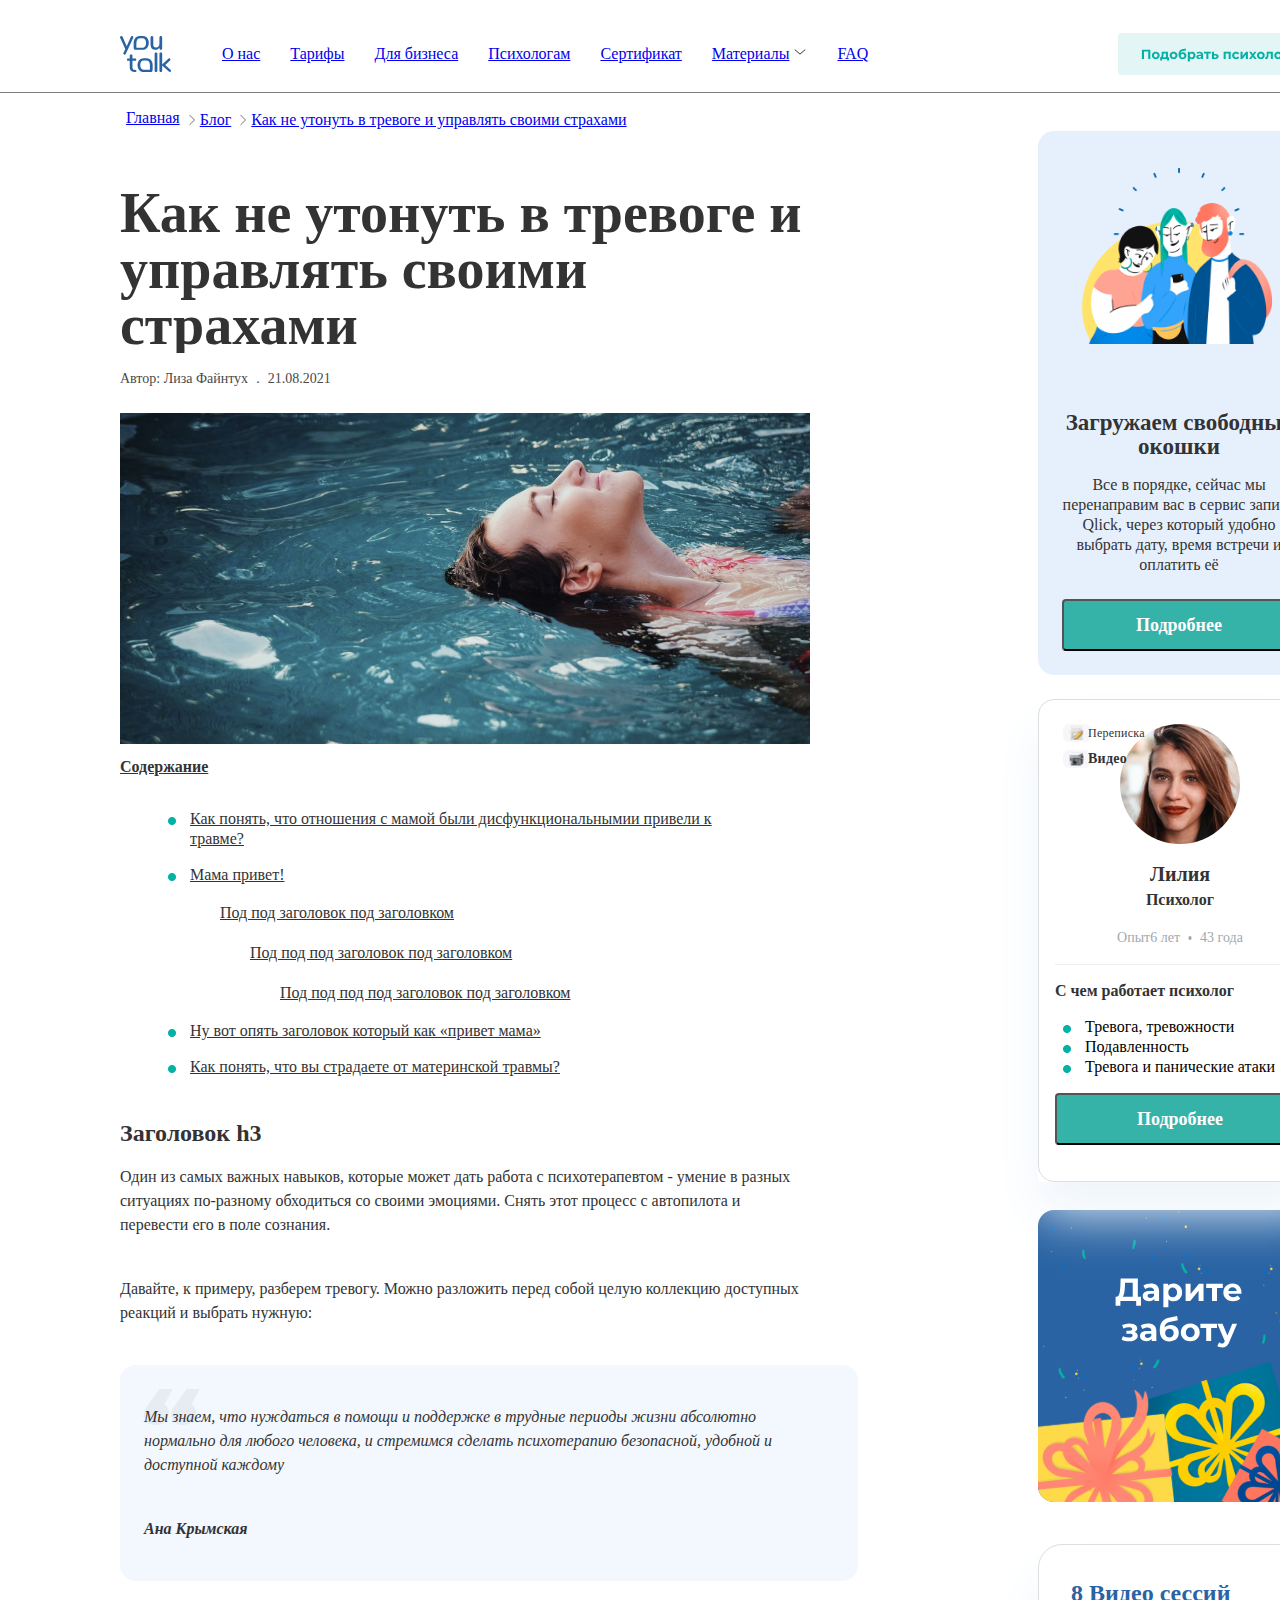
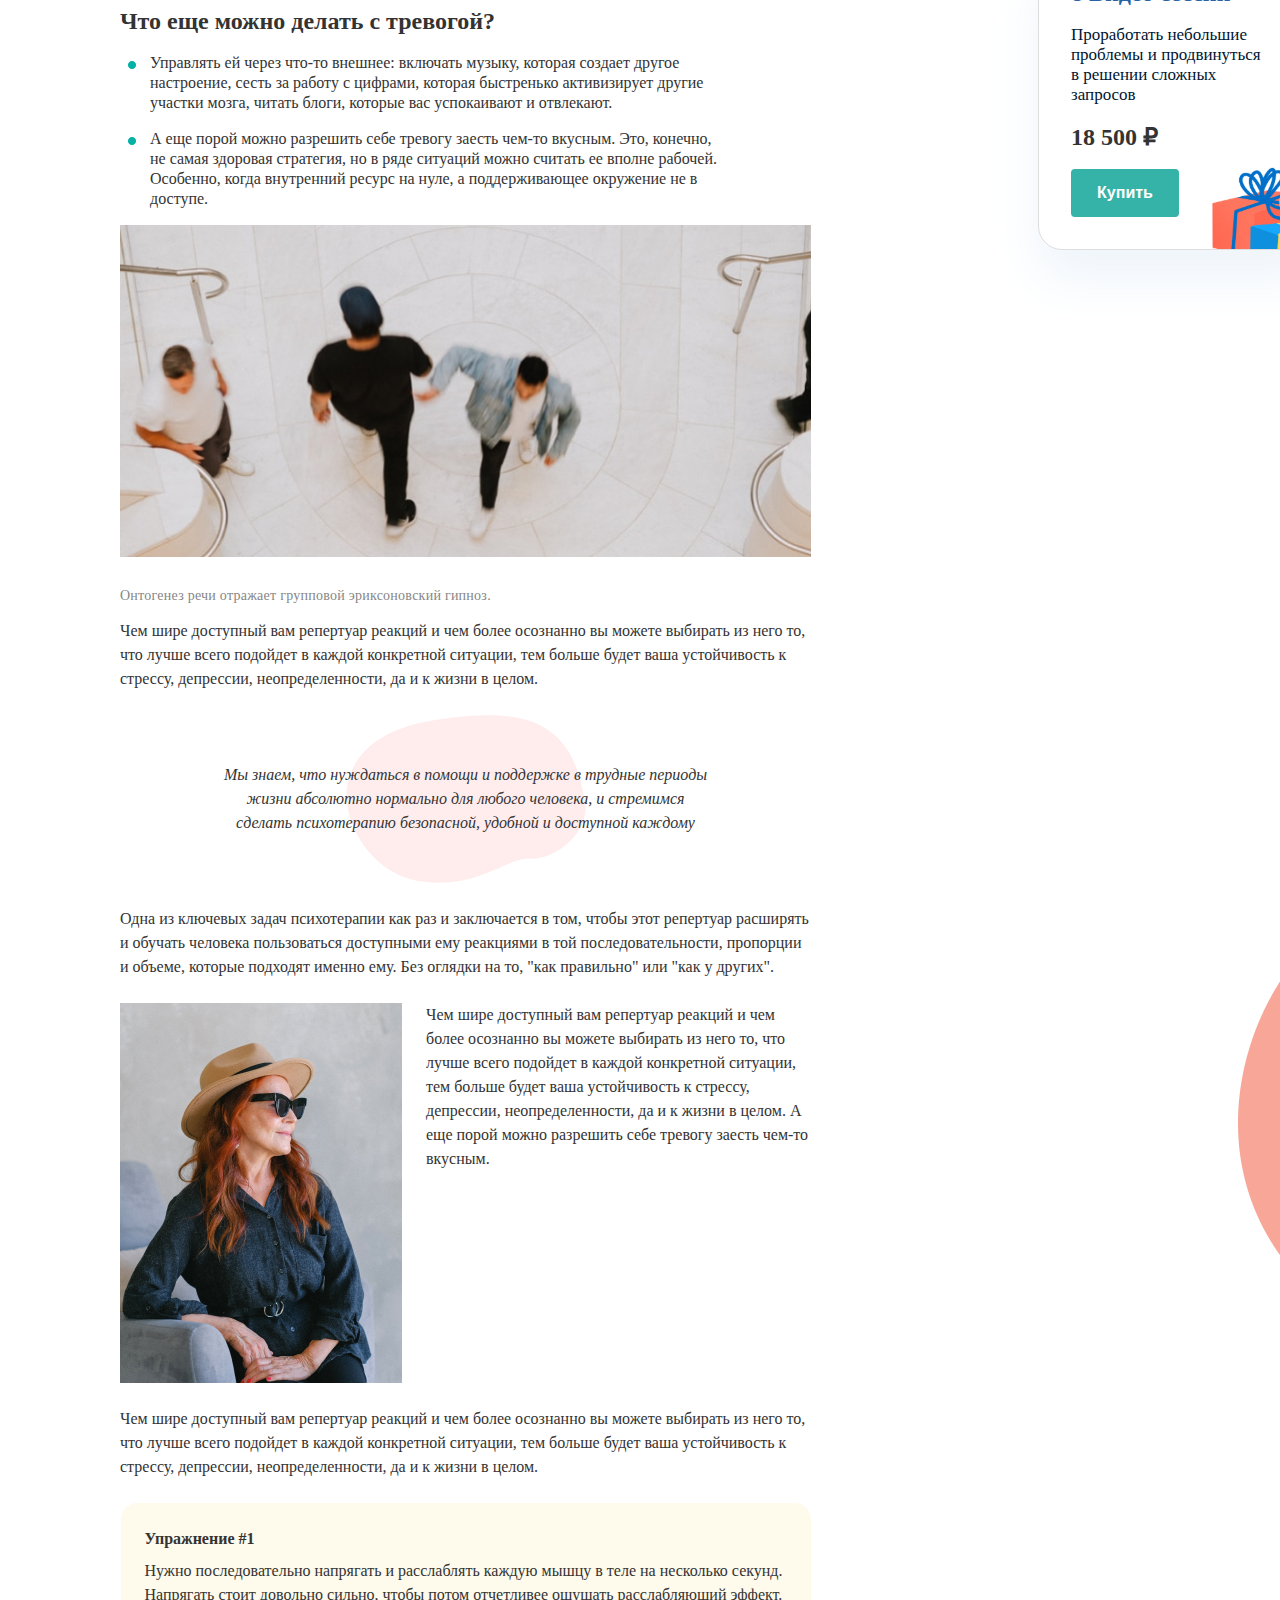
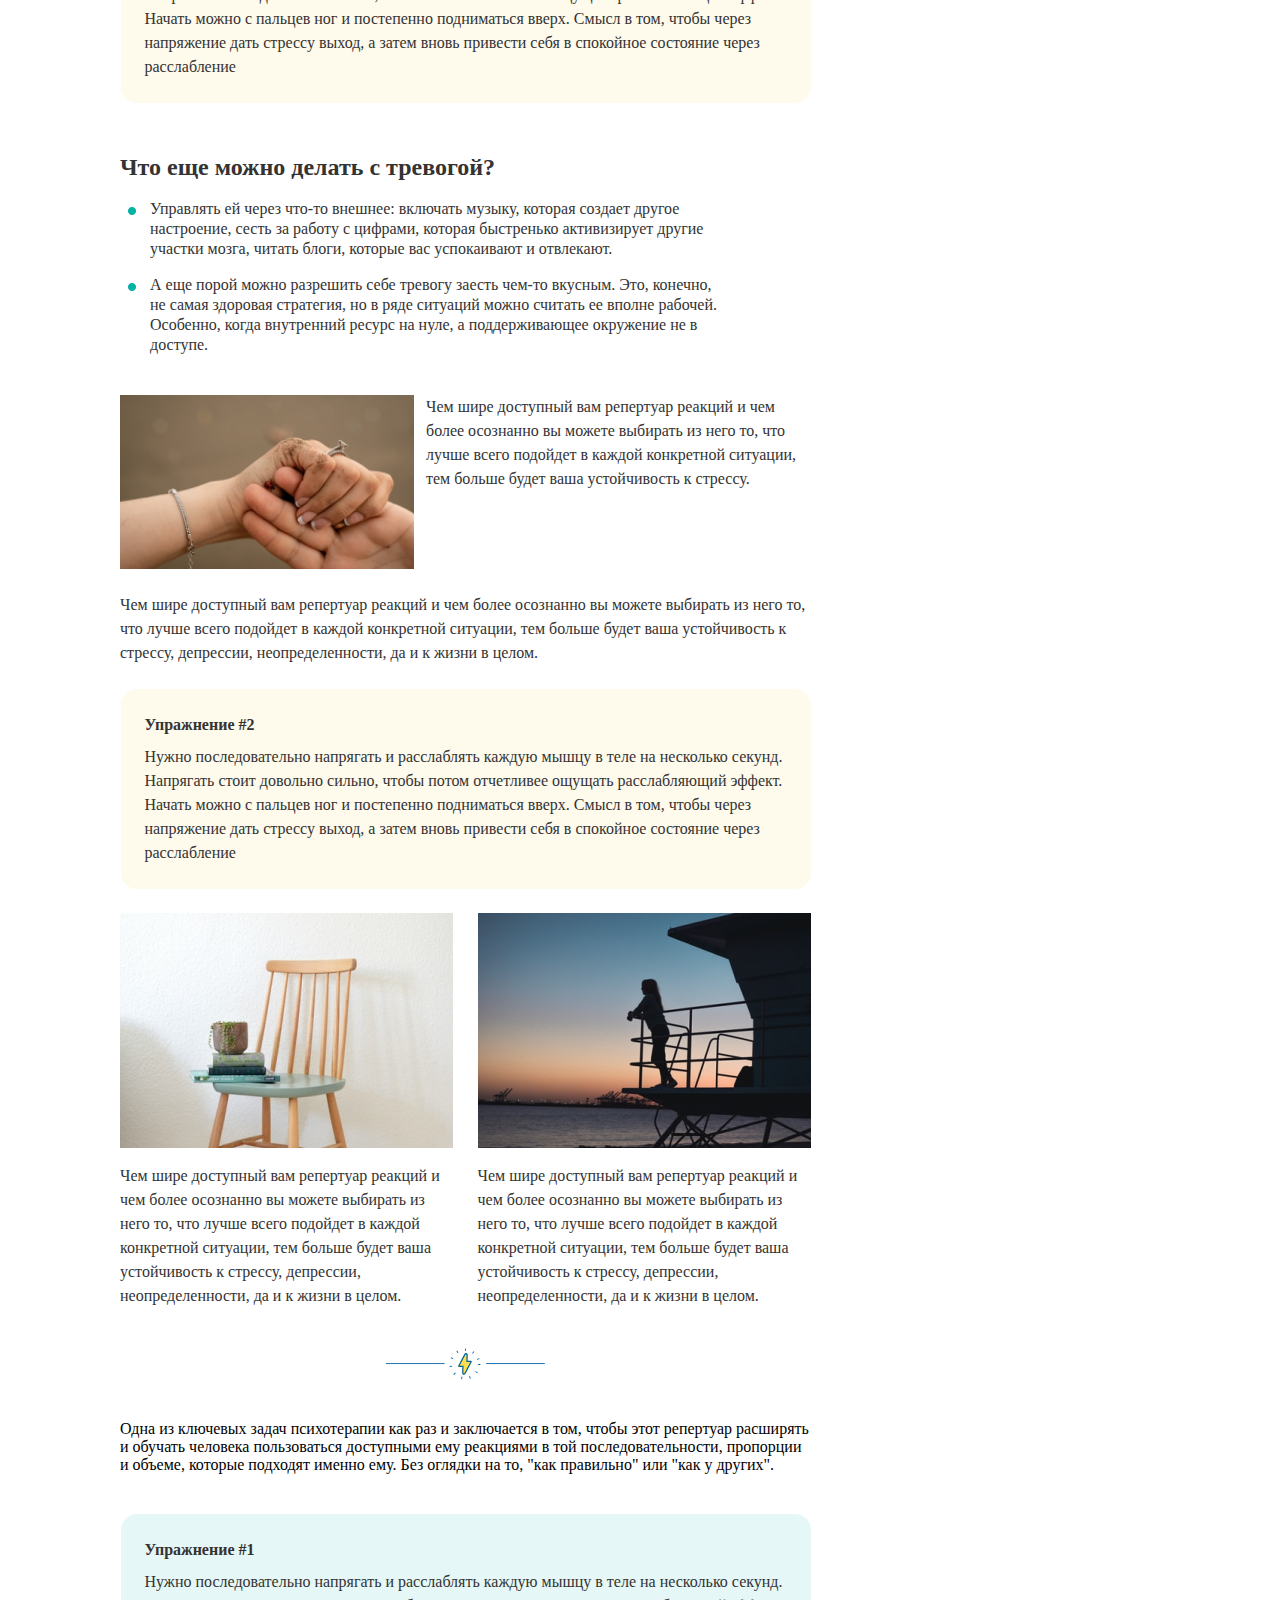
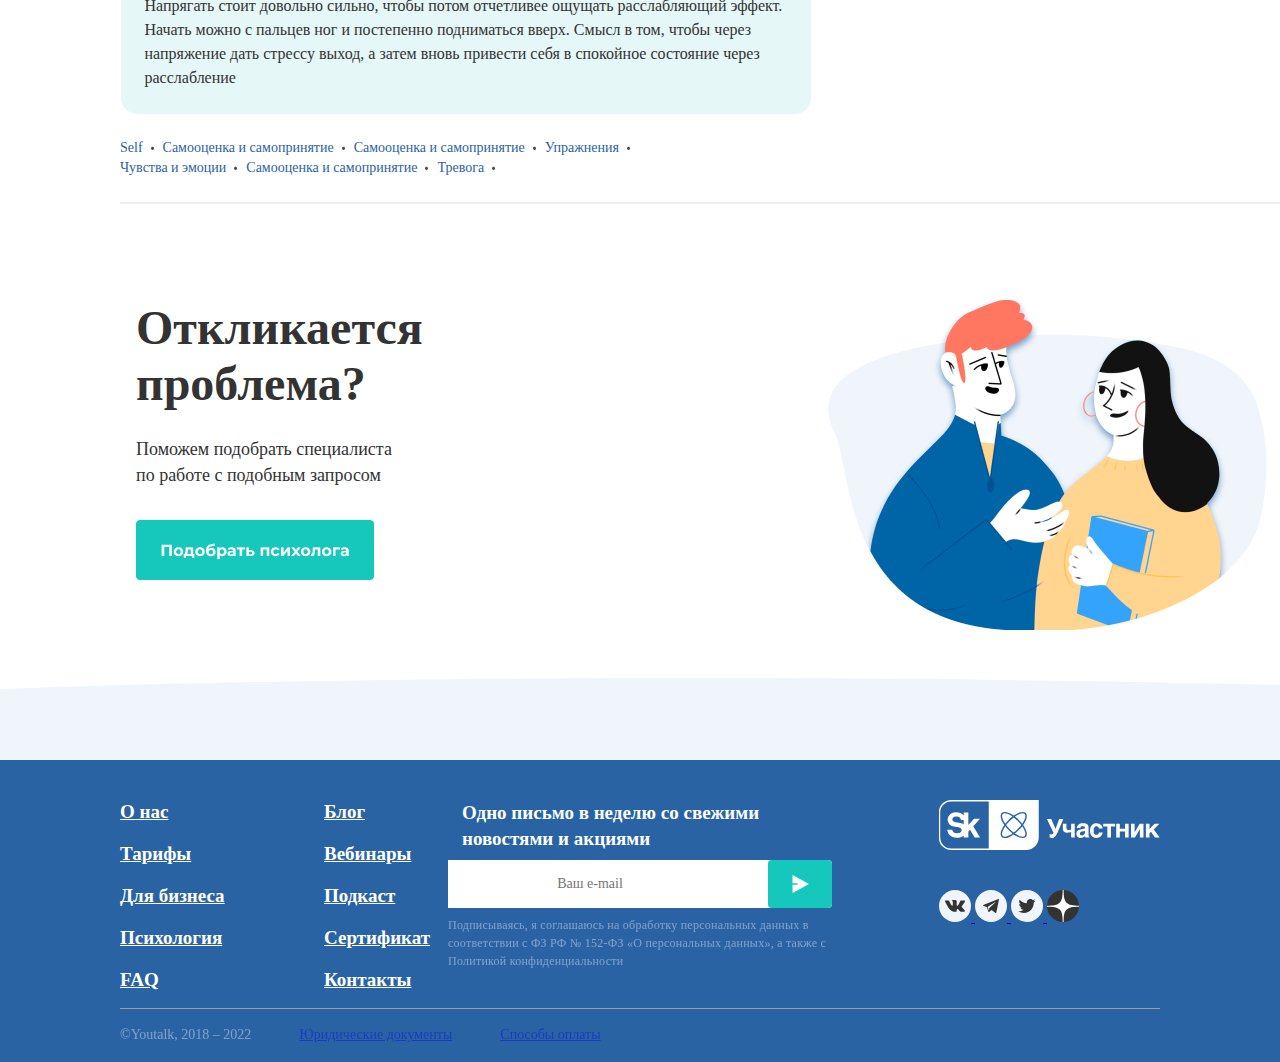
==== commit 60a8f249: "adaptive 320" ====
--- a/index2.html
+++ b/index2.html
@@ -83,6 +83,8 @@
                         <p class="blog-article-author">Автор: Лиза Файнтух</p>
                         <p class="blog-article-point">.</p>
                         <p class="blog-article-date">21.08.2021</p>
+                        <p class="blog-article-point-adapive">.</p>
+                        <p class="blog-article-text-adapive">Self</p>
                     </div>
                 </div>
                 <div class="article-image">
@@ -110,9 +112,9 @@
                     <p class="article-title-h3-text">Давайте, к примеру, разберем тревогу. Можно разложить перед собой целую коллекцию доступных реакций и выбрать нужную:</p>
                 </div>
                 <div class="article-quote aritcle-quote-image">
-                    <div class="article-quote-text">
-                        <p>Мы знаем, что нуждаться в помощи и поддержке в трудные периоды жизни абсолютно нормально для любого человека, и стремимся сделать психотерапию безопасной, удобной и доступной каждому</p></div>
-                        <p><strong>Ана Крымская</strong></p>
+                    <div>
+                        <p class="article-quote-text">Мы знаем, что нуждаться в помощи и поддержке в трудные периоды жизни абсолютно нормально для любого человека, и стремимся сделать психотерапию безопасной, удобной и доступной каждому</p></div>
+                        <p class="article-quote-text"><strong>Ана Крымская</strong></p>
                     </div>    
                 </div>
                 <div class="article-text">
@@ -142,13 +144,9 @@
                     <p class="big-article-text">Одна из ключевых задач психотерапии как раз и заключается в том, чтобы этот репертуар расширять и обучать человека пользоваться доступными ему реакциями в той последовательности, пропорции и объеме, которые подходят именно ему. Без оглядки на то, "как правильно" или "как у других".</p>
                 </div>
                 <div class="big-article-image-woman-text">
-                    <div class="big-article-image-woman">
-                        <img src="/images/png/Rectangle (1).png" alt="Image">
-                    </div>
-                    <div>
-                        <p class="big-article-text-addition">Чем шире доступный вам репертуар реакций и чем более осознанно вы можете выбирать из него то, что лучше всего подойдет в каждой конкретной ситуации, тем больше будет ваша устойчивость к стрессу, депрессии, неопределенности, да и к жизни в целом.
-                            А еще порой можно разрешить себе тревогу заесть чем-то вкусным.</p>
-                    </div>
+                    <div class="big-article-image-woman"></div>
+                    <p class="big-article-text-addition">Чем шире доступный вам репертуар реакций и чем более осознанно вы можете выбирать из него то, что лучше всего подойдет в каждой конкретной ситуации, тем больше будет ваша устойчивость к стрессу, депрессии, неопределенности, да и к жизни в целом.
+                    А еще порой можно разрешить себе тревогу заесть чем-то вкусным.</p>
                 </div>
                 <div>
                     <p class="big-article-text">Чем шире доступный вам репертуар реакций и чем более осознанно вы можете выбирать из него то, что лучше всего подойдет в каждой конкретной ситуации, тем больше будет ваша устойчивость к стрессу, депрессии, неопределенности, да и к жизни в целом.</p>        
@@ -159,18 +157,14 @@
                 </div>
                 <div class="article-text article-text-bullet-anxiety">
                     <h5 class="article-text-title-anxiety">Что еще можно делать с тревогой?</h5>
-                        <ul class="article-text-anxiety green-bullet">
-                            <li class="green-bullet-li article-text-bullet">Управлять ей через что-то внешнее: включать музыку, которая создает другое настроение, сесть за работу с цифрами, которая быстренько активизирует другие участки мозга, читать блоги, которые вас успокаивают и отвлекают.</li>
-                            <li class="green-bullet-li article-text-bullet">А еще порой можно разрешить себе тревогу заесть чем-то вкусным. Это, конечно, не самая здоровая стратегия, но в ряде ситуаций можно считать ее вполне рабочей. Особенно, когда внутренний ресурс на нуле, а поддерживающее окружение не в доступе.</li>
-                        </ul>
-                </div>
-                <div class="big-article-image-woman-text">
-                    <div>
-                        <img class="big-article-image-woman" src="/images/png/Rectangle (2).png" alt="Image">
-                    </div>
-                    <div>
+                    <ul class="article-text-anxiety green-bullet">
+                        <li class="green-bullet-li article-text-bullet">Управлять ей через что-то внешнее: включать музыку, которая создает другое настроение, сесть за работу с цифрами, которая быстренько активизирует другие участки мозга, читать блоги, которые вас успокаивают и отвлекают.</li>
+                        <li class="green-bullet-li article-text-bullet">А еще порой можно разрешить себе тревогу заесть чем-то вкусным. Это, конечно, не самая здоровая стратегия, но в ряде ситуаций можно считать ее вполне рабочей. Особенно, когда внутренний ресурс на нуле, а поддерживающее окружение не в доступе.</li>
+                    </ul>
+                </div>
+                <div class="big-article-image-hand-text">
+                    <div class="big-article-image-hand"></div>
                         <p class="big-article-text-addition">Чем шире доступный вам репертуар реакций и чем более осознанно вы можете выбирать из него то, что лучше всего подойдет в каждой конкретной ситуации, тем больше будет ваша устойчивость к стрессу.</p>
-                    </div>
                 </div>
                 <div>
                     <p class="big-article-text">Чем шире доступный вам репертуар реакций и чем более осознанно вы можете выбирать из него то, что лучше всего подойдет в каждой конкретной ситуации, тем больше будет ваша устойчивость к стрессу, депрессии, неопределенности, да и к жизни в целом.</p>
@@ -180,20 +174,16 @@
                     <p class="article-exercise-text">Нужно последовательно напрягать и расслаблять каждую мышцу в теле на несколько секунд. Напрягать стоит довольно сильно, чтобы потом отчетливее ощущать расслабляющий эффект. Начать можно с пальцев ног и постепенно подниматься вверх. Смысл в том, чтобы через напряжение дать стрессу выход, а затем вновь привести себя в спокойное состояние через расслабление</p>
                 </div>
                 <div class="aritcle-text-with-two-images">
-                    <div class="article-text-images-both">
-                        <div>
+                    <div>
+                        <div class="article-text-images-both">
                             <img src="images/png/Rectangle (3).png" alt="Image">
-                        </div>
-                        <div class="article-text-chair">
-                            <p>Чем шире доступный вам репертуар реакций и чем более осознанно вы можете выбирать из него то, что лучше всего подойдет в каждой конкретной ситуации, тем больше будет ваша устойчивость к стрессу, депрессии, неопределенности, да и к жизни в целом.</p>
-                        </div>
-                    </div>
-                    <div class="article-text-images-both">
-                        <div>
+                            <p class="article-text-chair">Чем шире доступный вам репертуар реакций и чем более осознанно вы можете выбирать из него то, что лучше всего подойдет в каждой конкретной ситуации, тем больше будет ваша устойчивость к стрессу, депрессии, неопределенности, да и к жизни в целом.</p>
+                        </div>
+                    </div>
+                    <div>
+                        <div class="article-text-images-both">
                             <img src="/images/png/Rectangle (4).png" alt="Image">
-                        </div>
-                        <div>
-                            <p>Чем шире доступный вам репертуар реакций и чем более осознанно вы можете выбирать из него то, что лучше всего подойдет в каждой конкретной ситуации, тем больше будет ваша устойчивость к стрессу, депрессии, неопределенности, да и к жизни в целом.</p>
+                            <p class="article-text-chair">Чем шире доступный вам репертуар реакций и чем более осознанно вы можете выбирать из него то, что лучше всего подойдет в каждой конкретной ситуации, тем больше будет ваша устойчивость к стрессу, депрессии, неопределенности, да и к жизни в целом.</p>
                         </div>
                     </div>
                 </div>
@@ -210,7 +200,7 @@
                 </svg>
                 </div>
                 <div>
-                    <p>Одна из ключевых задач психотерапии как раз и заключается в том, чтобы этот репертуар расширять и обучать человека пользоваться доступными ему реакциями в той последовательности, пропорции и объеме, которые подходят именно ему. Без оглядки на то, "как правильно" или "как у других".</p>
+                    <p class="article-text-chair">Одна из ключевых задач психотерапии как раз и заключается в том, чтобы этот репертуар расширять и обучать человека пользоваться доступными ему реакциями в той последовательности, пропорции и объеме, которые подходят именно ему. Без оглядки на то, "как правильно" или "как у других".</p>
                 </div>
                 <div class="article-exercise-two">
                     <h6 class="article-exercise-one">Упражнение #1</h6>
@@ -353,12 +343,12 @@
                 <div class="sidebar_give"></div>
                 <div class="sidebar-container-eight-video">
                     <div class="sidebar-container-main-video-txt">
-                        <div class="sidebar-container-video-txt">
-                            <h3 class="sidebar-container-video-txt-h3">8 Видео сессий</h3>
-                            <p class="sidebar-container-video-txt-p">Проработать небольшие проблемы и продвинуться в решении сложных запросов</p>
-                            <p class="sidebar-container-video-txt-price">18 500 ₽</p>
-                            <button class="sidebar-container-video-button">Купить</button>
-                        </div>
+                    <div class="sidebar-container-video-txt">
+                        <h3 class="sidebar-container-video-txt-h3">8 Видео сессий</h3>
+                        <p class="sidebar-container-video-txt-p">Проработать небольшие проблемы и продвинуться в решении сложных запросов</p>
+                        <p class="sidebar-container-video-txt-price">18 500 ₽</p>
+                        <button class="sidebar-container-video-button">Купить</button>
+                    </div>
                     </div>
                 </div>  
                 <div>
--- a/css/style2.css
+++ b/css/style2.css
@@ -3,6 +3,7 @@
     justify-content: center;
     display: flex;
     flex-direction: column;
+    margin: 0px;
 }
 
 .main-nav {
@@ -12,7 +13,6 @@
     margin-top: 16px;
     margin-right: 120px;
     justify-content: space-between; 
-    /* gap: 286px; */
     width: 1200px;
 }
 
@@ -45,7 +45,6 @@
 .nav-button-text {
     display: flex;
     justify-content: flex-end;
-    /* margin: 14px 120px; */
 }
 
 .nav-button {
@@ -134,31 +133,6 @@
     display: flex;
     flex-direction: column;
 }
-
-/* .sidebar-main-container {
-    grid-column: 2;
-    grid-row: 1;
-    margin-top: 48px;
-    margin-bottom: 24px;
-} */
-
-/* .sidebar-main {
-    background-image: url("../images/svg/RectangleSidebar.svg");
-    background-repeat: no-repeat;
-    background-size: 282px 512px;
-    padding: 24px;
-    display: flex;
-    width: 234px;
-    flex-direction: column;
-    align-items: center;
-    position: relative;
-    gap: 24px;
-} */
-
-/* * {
-    margin: 0;
-    padding: 0;
-  } */
   
 .block {
     margin-bottom: 24px;
@@ -189,7 +163,7 @@
 
 .block__cart-text {
     color: #333;
-    font-size: 14px;
+    font-size: 16px;
     font-weight: 400;
     line-height: 20px;
     margin-bottom: 24px;
@@ -389,6 +363,9 @@
     width: 282px;
     height: 292px;
     margin-bottom: 42px;
+    background-size: center 70%;
+    background-position: 100%;
+    background-repeat: no-repeat;
 }
 
 .sidebar-container-eight-video {
@@ -404,7 +381,7 @@
     flex-shrink: 0;
     height: 304px;
     background-image: url(/images/svg/MaskGroup.svg);
-    background-size: 100%;
+    background-size: 100%; 
     background-position: 100%;
     background-repeat: no-repeat;
 }
@@ -510,6 +487,13 @@
     margin-left: 200px;
 }
 
+.blog-article-point-adapive {
+    display: none;
+}
+.blog-article-text-adapive {
+    display: none;
+}
+
 .article-container {
     grid-column: 1;
     grid-row: 1;
@@ -530,12 +514,11 @@
     color: var(--text-primary, #333);
     text-overflow: ellipsis;
     whitespace: nowrap;
-    /* H1 48:56 */
     font-family: Montserrat sans-serif;
     font-size: 56px;
     font-style: normal;
     font-weight: 700;
-    line-height: 56px; /* 116.667% */
+    line-height: 56px; 
     margin: 0px;
 }
 
@@ -576,7 +559,7 @@
     justify-content: flex-start;
     width: 588px;
     gap: 16px;
-    margin: 0px;
+    /* margin: 0px; */
 }
 
 .article-text-content {
@@ -584,7 +567,6 @@
     flex-direction: column;
     justify-content: flex-start;
     width: 588px;
-    gap: 16px;
     margin: 0px;
 }
 
@@ -594,7 +576,7 @@
     font-size: 16px;
     font-style: normal;
     font-weight: 500;
-    line-height: 24px; 
+    line-height: 20px; 
     margin-bottom: 16px;
 }
 
@@ -667,10 +649,10 @@
     font-weight: 500;
     line-height: 24px; 
     gap: 16px;
-    margin-bottom: 24px;
     padding: 0px;
     display: flex;
     flex-direction: column;
+    margin-top: 0px;
 }
 
 .green-bullet {
@@ -683,7 +665,7 @@
     background-size: 24px 24px; 
     padding-left: 30px;
     margin: 0px;
-    line-height: 24px;
+    line-height: 20px;
 }
 
 .no-bullet {
@@ -751,7 +733,6 @@
     font-weight: 400;
     line-height: 130%; 
     letter-spacing: 0.25px;
-    margin: 0px;
 }
 
 .big-article-image {
@@ -820,11 +801,27 @@
     grid-template-rows: 1fr;
     grid-template-columns: 1fr 1fr;
     gap: 24px;
+    width: 691px;
+    height: 380px;
 }
 
 .big-article-image-woman {
-    max-width: 282px;
-    max-height: 380px;
+    background-image: url(/images/png/Woman_image.png);
+    background-size: 282px 380px;
+    background-repeat: no-repeat;
+}
+
+.big-article-image-hand {
+    background-image: url(/images/png/Hand_image.png);
+    background-size: 294px 182px;
+    background-repeat: no-repeat;
+} 
+
+.big-article-image-hand-text {
+    display: grid;
+    grid-template-rows: 1fr;
+    grid-template-columns: 1fr 1fr;
+    height: 174px;
 }
 
 .article-exercise {
@@ -868,7 +865,6 @@
 
 .article-text-bullet {
     width: 572px;
-    height: 96px;
 }
 
 .article-text-bullet-anxiety {
@@ -887,7 +883,12 @@
     display: flex;
     flex-direction: column;
     align-items: flex-start;
-    gap: 24px;
+    color: var(--text-primary, #333);
+    font-family: Montserrat sans-serif;
+    font-size: 16px;
+    font-style: normal;
+    font-weight: 500;
+    line-height: 24px;
 }
 
 .article-text-images-both img {
@@ -1077,8 +1078,8 @@
     display: flex;
     flex-direction: column;
     gap: 18px;
-    max-width: 111px;
-    height: 184px;
+    width: 111px;
+    height: auto;
 }
 
 .menu-footer-blog-info {
@@ -1238,11 +1239,13 @@
     .article-text-images-both img {
         width: 345px;        
     }
-
     .separate {
         width: 1024px;
     }
-
+    .blog-article-point-adapive {
+        padding-right: 8px;
+        margin: 0px;
+    }
     .main-nav-page {
         margin-left: 32px;
         margin-right: 496px;
@@ -1257,30 +1260,37 @@
         line-height: 18px; 
         letter-spacing: 0.25px;
     }
-
-
+    .block__cart {
+        width: 182px;
+        padding: 169px 20px 24px;
+        background-position: center 9%;
+    }
+    .block__cart-title {
+        margin-top: 24px;    
+    }
+    .block__cart-text {
+        margin: 11px 0px 24px 0px;
+    }
+    .block__cart-btn {
+        height: 48px;
+    }
     .big-article-image-woman-text {
         gap: 16px;
     }
-
     .sidebar-container {
         margin-left: 24px;
     }
-
     .sidebar-main {
         width: 182px;
         border-radius: 16px;
     }
-    
     .sidebar-main-container-text {
         width: 182px;
     }
-
     .sidebar-Liliya-button {
         display: flex;
         justify-content: center;
     }
-
     .sidebar-text-panic-atack {
         line-height: 20px;
     }
@@ -1310,11 +1320,20 @@
 
     .sidebar-container-eight-video {
         width: 222px;
-        height: 308px;
+        background-position: bottom;
     }
 
     .sidebar-container-main-video-txt {
+        padding: 24px;
+    }
+
+    .sidebar-container-video-txt {
         width: 174px;
+    }
+
+    .sidebar-container-video-txt-p {
+        width: 174px;
+        height: 100px;
     }
 
     .sidebar-container-video-icon {
@@ -1336,6 +1355,14 @@
 
     .main-blu-line {
         display: none;
+    }
+
+    .sidebar_give {
+        width: 222px;
+        height: 292px;
+        background-size: cover;
+        border-radius: 16px;
+        background-position: 64%;
     }
 
     main {
@@ -1408,6 +1435,19 @@
         width: 666px;
     }
 
+    .article-text-anxiety {
+        font-size: 18px;    
+    }
+
+    .article-text-bullet {
+        width: 691px;
+        line-height: 24px;
+    }
+
+    .article-text {
+        width: 691px;
+    }
+
     .main-footer {
         width: 1024px;
         padding: 40px 26px 78px 38px;
@@ -1429,7 +1469,6 @@
 
     .footer {
         max-width: 960px;
-        /* max-height: 184px; */
     }
 
     .footer-text {
@@ -1458,13 +1497,6 @@
         display: flex;
         flex-direction: column;
     }
-    
-    /* .bar {
-        width: 25px;
-        height: 3px;
-        background-color: #03B2A5;
-        margin: 4px 0;
-    } */
 
     .main-nav {
         gap: 637px;
@@ -1538,7 +1570,6 @@
 
     .average-articles-container {
         grid-template-columns: 1fr 1fr;
-        /* gap: 24px; */
     }
 
     .article-container-how-to-manage {
@@ -1617,64 +1648,439 @@
         width: 356px;
     }
 }
-
+@media screen and (max-width: 414px) {
+    body {
+        width: 414px;
+    }
+
+    .nav-mobile-menu {
+        display: flex;
+        flex-direction: column;
+    }
+
+    main {
+        width: 414px;
+    }
+
+    .main-nav {
+        gap: 278px;
+        width: 366px;
+    }
+
+    .separate {
+        width: 414px;
+    }
+
+    .blog-nav-icon:nth-child(3),
+    .blog-nav-icon:nth-child(4),
+    .blog-nav-icon:nth-child(5),
+    .blog-nav-icon:nth-child(6),
+    .blog-nav-icon:nth-child(7),
+    .blog-nav-icon:nth-child(8),
+    .blog-nav-icon:nth-child(9) {
+    display: none;
+    }
+
+    .blog-article-image {
+        width: 374px;
+        height: 207px;
+    }
+
+    .blog-article {
+        width: 374px;
+        font-size: 37px;
+        line-height: 32px;
+    }
+
+    .article-text-title {
+        width: 374px;
+    }
+
+    .sidebar {
+        display: flex;
+        flex-direction: column;
+    }
+
+    .block__cart {
+        padding: 257px 32px 34px 32px;
+    }
+
+    .main-nav-page {
+        width: 374px;
+    }
+
+    .main-nav-blog-page a {
+        display: block; 
+        white-space: nowrap; 
+        overflow: hidden; 
+        text-overflow: ellipsis;
+        max-width: 220px; 
+    }
+
+    .article-text-with-two-images {
+        flex-direction: column;
+    }
+
+    .aritcle-text-with-two-images {
+        flex-direction: column;
+    }
+
+    .article-text {
+        width: 374px;
+        padding-left: 0px;
+        margin: 0px;
+    }
+
+    .article-text-content {
+        font-size: 20px;
+    }
+
+    .article-content {
+        font-size: 20px;
+    }
+
+    .article-title-h3 {
+        width: 374px;
+        height: 304px;
+        gap: 16px;
+        margin-bottom: 24px;
+    }
+
+    .article-text-title {
+        padding-bottom: 24px;
+    }
+
+    .article-title-h3-text {
+        padding-bottom: 0px;
+        font-size: 20px;
+    }
+
+    .article-h3 {
+        padding: 0px;
+    }
+
+    .main-button-text {
+        display: none;
+    }
+
+    .article-quote {
+        width: 342px;
+        height: 186px;
+        padding: 48px 16px 16px;
+    }
+
+    .article-quote-text {
+        width: 342px;
+        font-size: 19px;
+        margin: 0px;
+    }
+
+    .article-text-bullet {
+        width: 342px;
+    }
+
+    .image-above {
+        width: 374px;
+    }
+
+    .big-article-image {
+        width: 374px;
+        
+    }
+
+    .big-article-text {
+        width: 374px;
+        align-items: flex-start;
+        font-size: 19px;
+    }
+
+    .image-above-text {
+        margin-bottom: 24px;
+    }
+
+    .big-article-text-image-text {
+        width: 374px;
+        font-size: 19px;
+    }
+
+    .big-article-image-woman {
+        height: 380px;
+        width: 91.75%;
+        background-size: cover;
+        background-position: 100%;
+    }
+
+    .big-article-image-hand-text {
+        height: auto;
+        grid-template-columns: 1fr;
+        gap: 16px;
+    }
+
+    .big-article-image-hand {
+        height: 207px;
+        background-position: 100%;
+        background-size: cover;
+    }
     
-        
-
-@media screen and (max-width: 414px) {
-        .nav-mobile-menu {
-            display: flex;
-            flex-direction: column;
-        }
-        
-        /* .bar {
-            width: 25px;
-            height: 3px;
-            background-color: #03B2A5;
-            margin: 4px 0;
-        } */
-
-        main {
-            width: 414px;
-        }
-    
-        .main-nav {
-            gap: 278px;
-            width: 366px;
-        }
-
-        .separate {
-            width: 414px;
-        }
-
-        .blog-nav-icon:nth-child(3),
-        .blog-nav-icon:nth-child(4),
-        .blog-nav-icon:nth-child(5),
-        .blog-nav-icon:nth-child(6),
-        .blog-nav-icon:nth-child(7),
-        .blog-nav-icon:nth-child(8),
-        .blog-nav-icon:nth-child(9) {
+    .article-text-images-both img {
+        width: 375px;
+    }
+
+    .article-exercise-two {
+        padding: 16px;
+    }
+
+    .article-text-chair {
+        width: 374px;
+        color: var(--text-primary, #333);
+        font-family: Montserrat sans-serif;
+        font-size: 19px;
+        font-style: normal;
+        font-weight: 500;
+        line-height: 24px;
+    }
+
+    .main-footer {
+        width: 375px;
+        padding: 35px 20px 90px 19px;
+        height: 621px;
+    }
+
+    .big-article-image-woman-text {
+        height: auto;
+        grid-template-columns: 1fr;
+        width: 91%;
+        align-self: start;
+    }
+
+    .article-exercise {
+        padding: 16px;
+    }
+
+    .article-exercise-text {
+        width: 342px;
+        font-size: 19px;
+    }
+
+    .article-text-title-anxiety {
+        margin-top: 0px;
+    }
+
+    .big-article-text-addition {
+        width: 374px;
+        font-size: 19px;
+    }
+
+    .sidebar-Liliya {
+        width: 326px
+    }
+
+    .sidebar_give {
+        width: 374px;
+    }
+
+    .sidebar-container-eight-video {
+        width: 374px;
+    }
+
+    .footer {
+        grid-template-columns: 1fr;
+    }
+
+    .footer-underline {
+        gap: 20px;
+        flex-direction: column;
+    }
+
+    .menu-footer {
+        padding-bottom: 23px;
+        margin: 0px;
+        width: 375px;
+        gap: 93px;
+    }
+
+    .social-footer {
+        gap: 20px;
+        max-height: 102px;
+    }
+
+    .menu-footer-mail-button {
+        width: 375px;
+    }
+
+    .footer-text {
+        width: 375px;
+    }
+
+    .main-footer {
+        width: 414px;
+        height: 746px;
+    }
+
+    .sidebar-container {
+        margin-bottom: 127px;
+    }     
+}
+@media screen and (max-width: 320px) {
+    .main-nav {
+        gap: 208px;
+        width: 296px;
+        margin-top: 11px;
+        margin-left: 16px;
+        margin-right: 8px;
+    }
+    .main-nav-blog-page a {
+        display: block;
+        white-space: nowrap;
+        overflow: hidden;
+        text-overflow: ellipsis;
+        max-width: 150px;
+    }
+
+    .logo {
+        margin-top: 11px;
+        margin-bottom: 11px;
+    }
+
+    .separate {
+        width: 320px;
+    }
+
+    .article {
+        margin-top: 32px;
+    }
+
+    .blog-article {
+        width: 288px;
+        font-size: 24px;
+    }
+
+    .blog-article-image {
+        width: 288px;
+        height: 160px;
+    }
+
+    .article-text-title {
+        padding-bottom: 16px;
+    }
+
+    .article-text-content {
+        width: 288px;
+    }
+
+    .article-text {
+        width: 288px;
+        gap: 8px;
+        margin-bottom: 16px;
+    }
+
+    .article-title-h3 {
+        width: 288px;
+        gap: 8px;
+        margin-bottom: 40px;
+        height: 330px;
+    }
+
+    .article-text-bullet {
+        width: 256px;
+    }
+
+    .article-quote {
+        width: 256px;
+        height: 248px;
+        padding: 40px 16px 16px;
+        margin-bottom: 16px;
+    }
+
+    .article-quote-text {
+        width: 256px;
+        font-size: 19px;
+        margin: 0px;
+        line-height: 25px;
+    }
+
+    .image-above {
+        width: 288px;
+    }
+
+    .image-above-text {
+        margin-bottom: 16px;
+    }
+
+    .big-article-text {
+        width: 256px;
+    }
+
+    .big-article-image {
+        width: 374px;
+        align-items: start;
+    }
+    .big-article-text-image {
+        justify-content: start;
+    }
+
+    .big-article-text-image-text {
+        width: 288px;
+    }
+    .big-article-image-woman {
+        width: 75.75%;
+    }
+    .big-article-text-addition {
+        width: 256px;
+    }
+    .article-exercise-text {
+        width: 256px;
+    }
+    .big-article-image-hand {
+        width: 288px;
+    }
+    .article-text-images-both img {
+        width: 288px;
+    }
+    .article-text-chair {
+        width: 256px;
+    }
+    .block__cart {
+        padding: 230px 24px 24px 24px;
+        width: 240px;
+        background-size: 88%;
+    }
+    .sidebar-Liliya {
+        width: 240px;
+    }
+    .sidebar_give {
+        margin-bottom: 24px;
+        width: 288px;
+        height: 280px;
+        background-size: cover;
+    }
+
+    .sidebar-container-eight-video {
+        width: 286px;
+    }
+    .sidebar-container-main-video-txt {
+        width: 254px;
+        padding-bottom: 16px;
+    }
+    .sidebar-container-video-txt-p {
+        width: 254px;
+    }
+    .menu-footer {
+        width: 288px;
+        gap: 71px;
+    }
+    .menu-footer-mail-button {
+        width: 272px;
+    }
+    .menu-mail {
         display: none;
-        }
-
-        .blog-article-image {
-            width: 374px;
-            height: 207px;
-        }
-
-        .blog-article {
-            width: 374px;
-            font-size: 32px;
-            line-height: 32px;
-        }
-
-        .article-text-title {
-            width: 374px;
-        }
-
-
-}
-
-
-
+    }
+    .main-footer {
+        width: 320px;
+        height: 711px;
+        padding: 35px 14px 90px 18px;
+    }
+    .social-footer {
+        margin-top: 5px;
+    }
 }